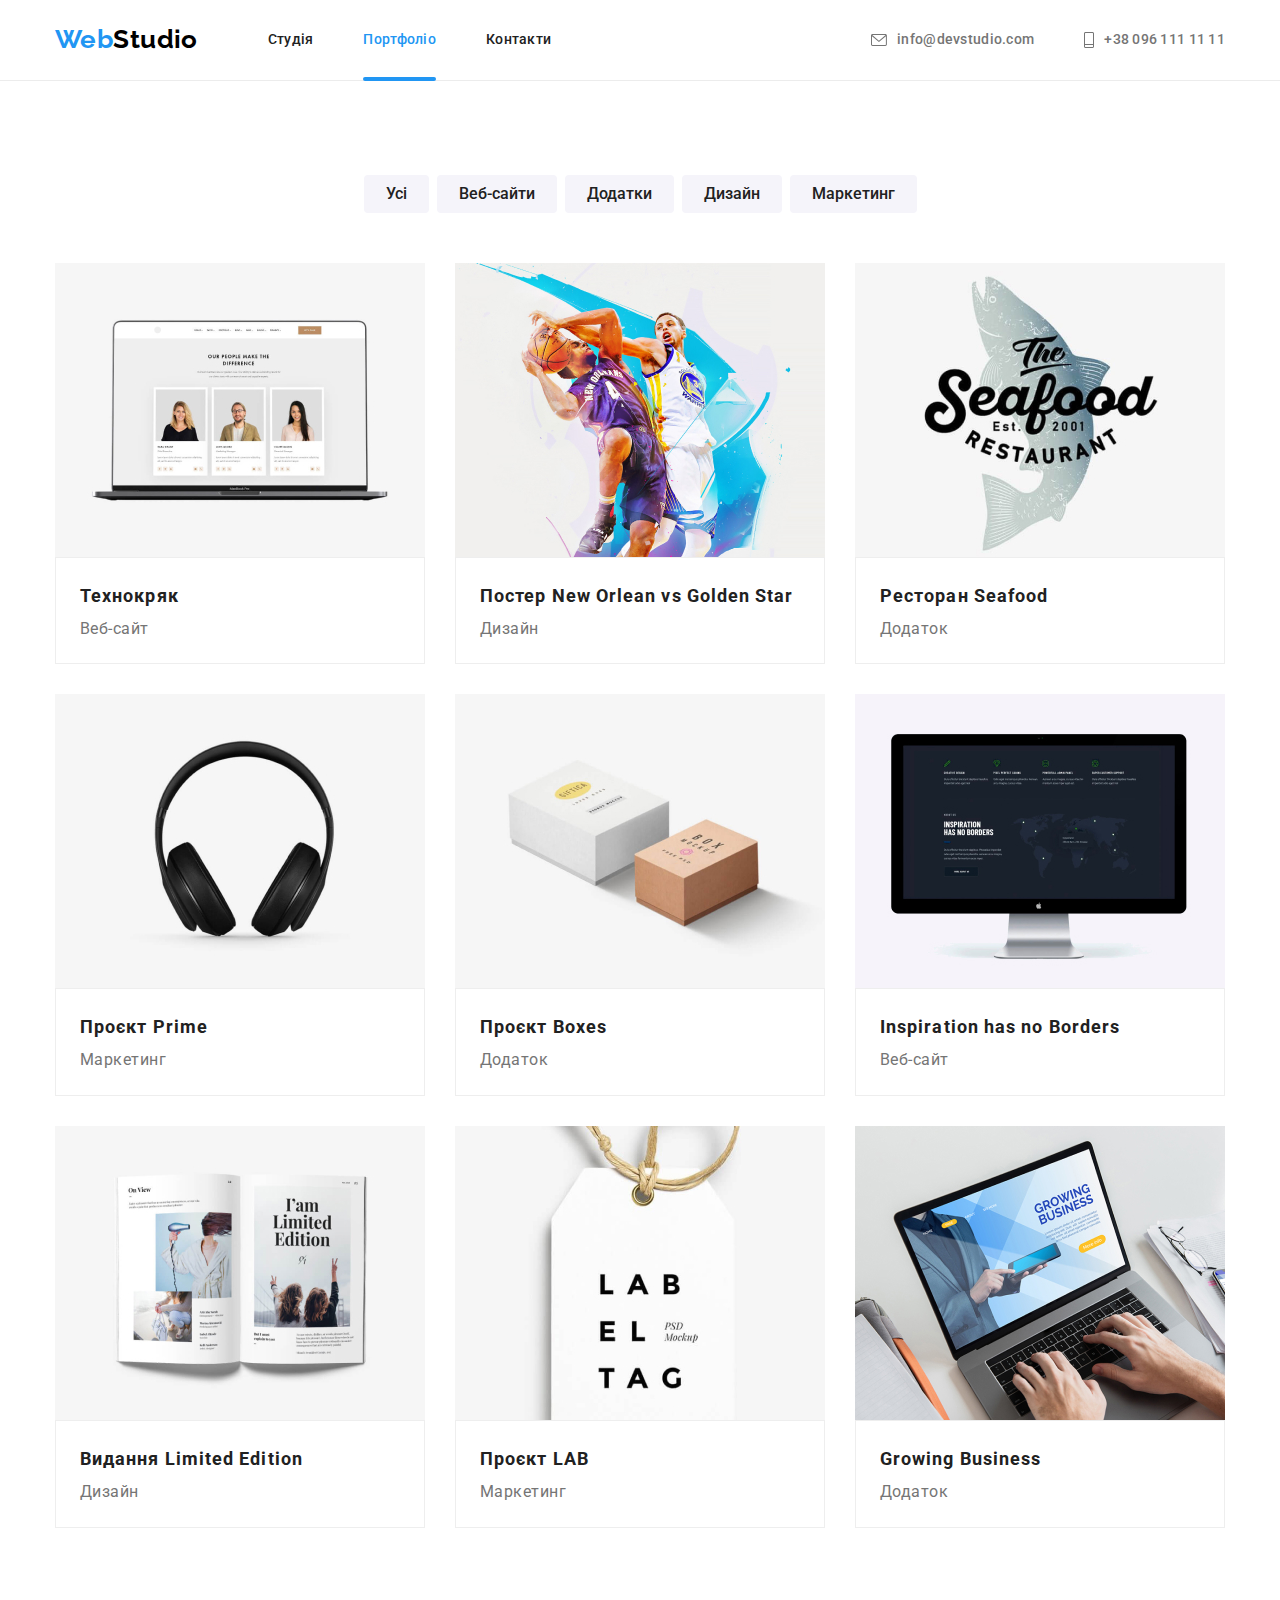
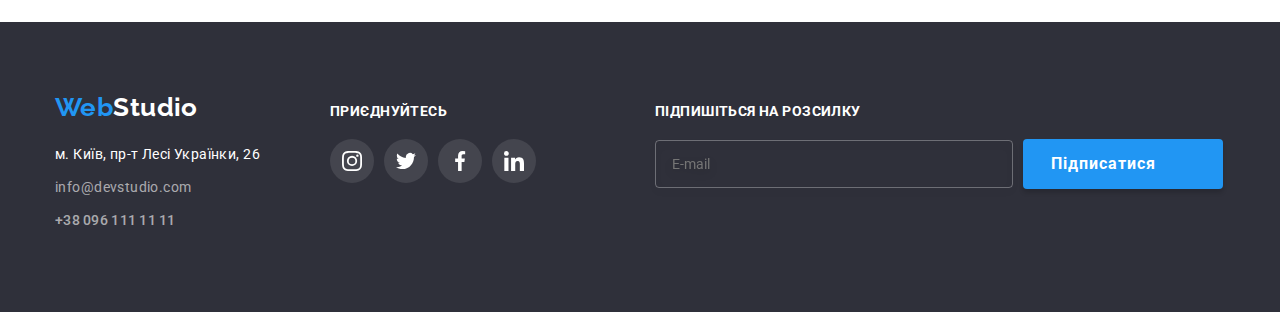
==== portfolio.html @ d90c72f3 "copy repositoty" ====
<!DOCTYPE html>
<html lang="en">

<head>
    <meta charset="UTF-8" />
    <meta name="viewport" content="width=device-width, initial-scale=1.0" />
    <title>Document</title>
     <link rel="stylesheet" href="./css/modern-nolmalize.css">
    <link rel="stylesheet" href="./css/styles.css">
<link href="https://fonts.googleapis.com/css2?family=Raleway:wght@700&family=Roboto:wght@400;500;700;900&display=swap" rel="stylesheet">

</head>

<body>
    <!-- Шапка сайта -->
    <header class="page-header">
        <div class="container main-nav">
            <nav class="navigat">
            <a href="./index.html" class="logo"><span class="colorlogo">Web</span>Studio</a>
            <ul class="site-nav list">
                <li class="iter"><a href="./index.html" class="link">Студія</a></li>
                <li class="iter"><a href="./portfolio.html" class="link current">Портфоліо</a></li>
                <li class="iter"><a href="" class="link">Контакти</a></li>
            </ul>
        </nav>

        <ul class="auth-nav list">
            <li class="iter"><a class="mail" href="mailto:info@devstudio.com">
                    <svg class="icon icon-formail" width="16" height="12">
                        <use xlink:href="./images/iconimag/sprite.svg#icon-icon-envelope"></use>
                    </svg> info@devstudio.com</a></li>
            <li class="iter"><a class="tel" href="tel:+380961111111">
                    <svg class="icon icon-phone" width="10" height="16">
                        <use xlink:href="./images/iconimag/sprite.svg#icon-icon-vector"></use>
                    </svg>+38 096 111 11 11</a></li>
        </ul>
     </div>
    </header>

    <main class="main">
        <section class="portf">
            <div class="container">
        <h1 class="portfolio-hidden">Фільтр робіт</h1>
        <ul class="filter-title">
        <li class="portfoliobut"><button type="button" class="filter">Усі</button></li>
        <li class="portfoliobut"><button type="button" class="filter">Веб-сайти</button></li>
        <li class="portfoliobut"><button type="button" class="filter">Додатки</button></li>
        <li class="portfoliobut"><button type="button" class="filter">Дизайн</button></li>
        <li class="portfoliobut"><button type="button" class="filter">Маркетинг</button></li>
        </ul>

        <ul class="examples-title">
            <li class="works">
                <a href="#" class="portf">
                    <div class="image-wrapper">
                <img src="./images/imgtexno.jpg" class="portfolio-img" alt="Технокряк" width="370">
                <p class="portfolio-hidden-text">
                    Ресурс пропонує комплексні пропозиції з різним рівнем функціоналу та сервісів. Все
                    це дозволить відвідувачу отримати вичерпні відомості про компанію чи приватну
                    особу.
                </p>
                </div>
                <div class="flex-element">
                <h2 class="examples">Технокряк</h2>
                <p class="text">Веб-сайт</p>
                </div>
                </a>
            </li>
                <li class="works">
                    <a href="#" class="portf" >
                        <div class="image-wrapper">
                    <img src="./images/imgposter.jpg" class="portfolio-img" alt="Постер New Orlean vs Golden Star" width="370">
                    <p class="portfolio-hidden-text">
                        Ресурс пропонує комплексні пропозиції з різним рівнем функціоналу та сервісів. Все
                        це дозволить відвідувачу отримати вичерпні відомості про компанію чи приватну
                        особу.
                    </p></div>
                    <div class="flex-element">
                    <h2 class="examples">Постер New Orlean vs Golden Star</h2>
                    <p class="text">Дизайн</p>
                    </div>
                    </a>
                </li>
                <li class="works">
                    <a href="#" class="portf">
                        <div class="image-wrapper">
                    <img src="./images/imgrestoran.jpg" class="portfolio-img" alt="Ресторан Seafood" width="370">
                    <p class="portfolio-hidden-text">
                        Ресурс пропонує комплексні пропозиції з різним рівнем функціоналу та сервісів. Все
                        це дозволить відвідувачу отримати вичерпні відомості про компанію чи приватну
                        особу.
                    </p>
                    </div>
                    <div class="flex-element">
                    <h2 class="examples">Ресторан Seafood</h2>
                    <p class="text">Додаток</p>
                    </div>
                    </a>
                </li>
            
                <li class="works">
                    <a href="#" class="portf">
                        <div class="image-wrapper">
                    <img src="./images/imgproekt.jpg" class="portfolio-img" alt="Проєкт Prime" width="370">
                    <p class="portfolio-hidden-text">
                        Ресурс пропонує комплексні пропозиції з різним рівнем функціоналу та сервісів. Все
                        це дозволить відвідувачу отримати вичерпні відомості про компанію чи приватну
                        особу.
                    </p>
                    </div>
                    <div class="flex-element">
                    <h2 class="examples">Проєкт Prime</h2>
                    <p class="text">Маркетинг</p>
                    </div>
                    </a>
                </li>
              
                <li class="works">
                    <a href="#" class="portf">
                        <div class="image-wrapper">
                    <img src="./images/imgbox.jpg" class="portfolio-img" alt="Проєкт Boxes" width="370">
                    <p class="portfolio-hidden-text">
                        Ресурс пропонує комплексні пропозиції з різним рівнем функціоналу та сервісів. Все
                        це дозволить відвідувачу отримати вичерпні відомості про компанію чи приватну
                        особу.
                    </p>
                    </div>
                    <div class="flex-element">
                    <h2 class="examples">Проєкт Boxes</h2>
                    <p class="text">Додаток</p>
                    </div>
                    </a>
                </li>
            
                <li class="works">
                    <a href="#" class="portf">
                        <div class="image-wrapper">
                    <img src="./images/imginspiration.jpg" class="portfolio-img" alt="Inspiration has no Borders" width="370">
                    <p class="portfolio-hidden-text">
                        Ресурс пропонує комплексні пропозиції з різним рівнем функціоналу та сервісів. Все
                        це дозволить відвідувачу отримати вичерпні відомості про компанію чи приватну
                        особу.
                    </p>
                    </div>
                    <div class="flex-element">
                    <h2 class="examples">Inspiration has no Borders</h2>
                    <p class="text">Веб-сайт</p>
                    </div>
                    </a>
                </li>
                <li class="works">
                    <a href="#" class="portf">
                        <div class="image-wrapper">
                    <img src="./images/imgvudannia.jpg"  class="portfolio-img" alt="Видання Limited Edition" width="370">
                    <p class="portfolio-hidden-text">
                        Ресурс пропонує комплексні пропозиції з різним рівнем функціоналу та сервісів. Все
                        це дозволить відвідувачу отримати вичерпні відомості про компанію чи приватну
                        особу.
                    </p>
                    </div>
                    <div class="flex-element">
                    <h2 class="examples">Видання Limited Edition</h2>
                    <p class="text">Дизайн</p>
                    </div>
                    </a>
                </li>
                <li class="works">
                    <a href="#" class="portf">
                        <div class="image-wrapper">
                    <img src="./images/imglab.jpg" class="portfolio-img" alt="Проєкт LAB" width="370">
                    <p class="portfolio-hidden-text">
                        Ресурс пропонує комплексні пропозиції з різним рівнем функціоналу та сервісів. Все
                        це дозволить відвідувачу отримати вичерпні відомості про компанію чи приватну
                        особу.
                    </p>
                    </div>
                    <div class="flex-element">
                    <h2 class="examples">Проєкт LAB</h2>
                    <p class="text">Маркетинг</p>
                    </div>
                    </a>
                </li>
                <li class="works">
                    <a href="#" class="portf">
                        <div class="image-wrapper">
                    <img src="./images/imggrowing.jpg" class="portfolio-img" alt="Growing Business" width="370">
                    <p class="portfolio-hidden-text">
                        Ресурс пропонує комплексні пропозиції з різним рівнем функціоналу та сервісів. Все
                        це дозволить відвідувачу отримати вичерпні відомості про компанію чи приватну
                        особу.
                    </p>
                    </div>
                    <div class="flex-element">
                    <h2 class="examples">Growing Business</h2>
                    <p class="text">Додаток</p>
                    </div>
                    </a>
                </li>
        </ul>
        </div>
        </section>
    </main>


    <footer class="page-footer fot">
        <div class="container foter-main">
            <div>
                <ul class="footer-box">
                    <li class="footer-address">
    
                        <a href="./index.html" class="logo"><span class="colorlogo">Web</span><span
                                class="colorblack">Studio</span></a>
                    </li>
                </ul>
                <address class="end">
                    <ul class="foter-lifo">
                        <li class="lifo"><a class="link adress" href="https://goo.gl/maps/9vt92mWtgrGen9oJ9" target="_blank"
                                rel="noopener noreferrer">м. Київ, пр-т
                                Лесі Українки, 26</a></li>
                        <li class="lifo"><a class="link" href="mailto:info@devstudio.com">info@devstudio.com</a></li>
                        <li class="lifo"><a class="link tel" href="tel:+380961111111">+38 096 111 11 11</a></li>
                    </ul>
                </address>
            </div>
            <div class="footer-second">
                <p class="footer-title">ПРИЄДНУЙТЕСЬ</p>
                <ul class="footer-icon">
                    <li class="footer-item">
                        <a class=" team-icon-link footer-link" href="#" target="_blank" aria-label="instagram"
                            rel="noreferrer noopener">
                            <svg class="footer-iter" width="20" height="20">
                                <use xlink:href="./images/iconimag/sprite.svg#icon-icon-insta"></use>
                            </svg>
                        </a>
                    </li>
                    <li class="footer-item">
                        <a class="team-icon-link footer-link" href="#" target="_blank" aria-label="twitter"
                            rel="noreferrer noopener">
                            <svg class="footer-iter" width="20" height="20">
                                <use xlink:href="./images/iconimag/sprite.svg#icon-icon-twit"></use>
                            </svg>
                        </a>
                    </li>
                    <li class="footer-item">
                        <a class="team-icon-link footer-link" href="#" target="_blank" aria-label="facebook"
                            rel="noreferrer noopener">
                            <svg class="footer-iter" width="20" height="20">
                                <use xlink:href="./images/iconimag/sprite.svg#icon-icon-face"></use>
                            </svg>
                        </a>
                    </li>
                    <li class="footer-item">
                        <a class="team-icon-link footer-link" href="#" target="_blank" aria-label="linkedin"
                            rel="noreferrer noopener">
                            <svg class="footer-iter" width="20" height="20">
                                <use xlink:href="./images/iconimag/sprite.svg#icon-icon-linkedin"></use>
                            </svg>
                        </a>
                    </li>
                </ul>
            </div>
            <div class="footer-form">
                <p class="form-title">Підпишіться на розсилку</p>
                <form class="footer-form-email">
                    <label class="form-email">
                        <input type="email" name="email" placeholder="E-mail" />
                    </label>
            
                    <button class="footer-button" type="submit">
                        Підписатися
                        <svg class="icon-send" width="24px" height="24px">
                            <use xlink:href="./images/sprite.svg#icon-send"></use>
                        </svg>
                    </button>
                </form>
            </div>
        </div>
    </footer>
    
    </body>
    
    </html>
---- css/modern-nolmalize.css ----
/*! modern-normalize v1.1.0 | MIT License | https://github.com/sindresorhus/modern-normalize */

/*
Document
========
*/

/**
Use a better box model (opinionated).
*/

*,
::before,
::after {
    box-sizing: border-box;
}

/**
1. Correct the line height in all browsers.
2. Prevent adjustments of font size after orientation changes in iOS.
3. Use a more readable tab size (opinionated).
*/

html {
    line-height: 1.15;
    /* 1 */
    -webkit-text-size-adjust: 100%;
    /* 2 */
    -moz-tab-size: 4;
    /* 3 */
    tab-size: 4;
    /* 3 */
}

/*
Sections
========
*/

/**
1. Remove the margin in all browsers.
2. Improve consistency of default fonts in all browsers. (https://github.com/sindresorhus/modern-normalize/issues/3)
*/

body {
    margin: 0;
    /* 1 */
    font-family:
        system-ui,
        -apple-system,
        /* Firefox supports this but not yet `system-ui` */
        'Segoe UI',
        Roboto,
        Helvetica,
        Arial,
        sans-serif,
        'Apple Color Emoji',
        'Segoe UI Emoji';
    /* 2 */
}

/*
Grouping content
================
*/

/**
1. Add the correct height in Firefox.
2. Correct the inheritance of border color in Firefox. (https://bugzilla.mozilla.org/show_bug.cgi?id=190655)
*/

hr {
    height: 0;
    /* 1 */
    color: inherit;
    /* 2 */
}

/*
Text-level semantics
====================
*/

/**
Add the correct text decoration in Chrome, Edge, and Safari.
*/

abbr[title] {
    text-decoration: underline dotted;
}

/**
Add the correct font weight in Edge and Safari.
*/

b,
strong {
    font-weight: bolder;
}

/**
1. Improve consistency of default fonts in all browsers. (https://github.com/sindresorhus/modern-normalize/issues/3)
2. Correct the odd 'em' font sizing in all browsers.
*/

code,
kbd,
samp,
pre {
    font-family:
        ui-monospace,
        SFMono-Regular,
        Consolas,
        'Liberation Mono',
        Menlo,
        monospace;
    /* 1 */
    font-size: 1em;
    /* 2 */
}

/**
Add the correct font size in all browsers.
*/

small {
    font-size: 80%;
}

/**
Prevent 'sub' and 'sup' elements from affecting the line height in all browsers.
*/

sub,
sup {
    font-size: 75%;
    line-height: 0;
    position: relative;
    vertical-align: baseline;
}

sub {
    bottom: -0.25em;
}

sup {
    top: -0.5em;
}

/*
Tabular data
============
*/

/**
1. Remove text indentation from table contents in Chrome and Safari. (https://bugs.chromium.org/p/chromium/issues/detail?id=999088, https://bugs.webkit.org/show_bug.cgi?id=201297)
2. Correct table border color inheritance in Chrome and Safari. (https://bugs.chromium.org/p/chromium/issues/detail?id=935729, https://bugs.webkit.org/show_bug.cgi?id=195016)
*/

table {
    text-indent: 0;
    /* 1 */
    border-color: inherit;
    /* 2 */
}

/*
Forms
=====
*/

/**
1. Change the font styles in all browsers.
2. Remove the margin in Firefox and Safari.
*/

button,
input,
optgroup,
select,
textarea {
    font-family: inherit;
    /* 1 */
    font-size: 100%;
    /* 1 */
    line-height: 1.15;
    /* 1 */
    margin: 0;
    /* 2 */
}

/**
Remove the inheritance of text transform in Edge and Firefox.
*/

button,
select {
    text-transform: none;
}

/**
Correct the inability to style clickable types in iOS and Safari.
*/

button,
[type='button'],
[type='reset'],
[type='submit'] {
    -webkit-appearance: button;
}

/**
Remove the inner border and padding in Firefox.
*/

::-moz-focus-inner {
    border-style: none;
    padding: 0;
}

/**
Restore the focus styles unset by the previous rule.
*/

:-moz-focusring {
    outline: 1px dotted ButtonText;
}

/**
Remove the additional ':invalid' styles in Firefox.
See: https://github.com/mozilla/gecko-dev/blob/2f9eacd9d3d995c937b4251a5557d95d494c9be1/layout/style/res/forms.css#L728-L737
*/

:-moz-ui-invalid {
    box-shadow: none;
}

/**
Remove the padding so developers are not caught out when they zero out 'fieldset' elements in all browsers.
*/

legend {
    padding: 0;
}

/**
Add the correct vertical alignment in Chrome and Firefox.
*/

progress {
    vertical-align: baseline;
}

/**
Correct the cursor style of increment and decrement buttons in Safari.
*/

::-webkit-inner-spin-button,
::-webkit-outer-spin-button {
    height: auto;
}

/**
1. Correct the odd appearance in Chrome and Safari.
2. Correct the outline style in Safari.
*/

[type='search'] {
    -webkit-appearance: textfield;
    /* 1 */
    outline-offset: -2px;
    /* 2 */
}

/**
Remove the inner padding in Chrome and Safari on macOS.
*/

::-webkit-search-decoration {
    -webkit-appearance: none;
}

/**
1. Correct the inability to style clickable types in iOS and Safari.
2. Change font properties to 'inherit' in Safari.
*/

::-webkit-file-upload-button {
    -webkit-appearance: button;
    /* 1 */
    font: inherit;
    /* 2 */
}

/*
Interactive
===========
*/

/*
Add the correct display in Chrome and Safari.
*/

summary {
    display: list-item;
}
---- css/styles.css ----
:root{
    --primary-text-color: #757575;
    --title-text-color: #212121;
    --accent-color: #2196F3;
    --primary-white-color: #FFFFFF;
    --primary-grey-color:#F5F4FA;
    --timing-function: cubic-bezier(0.4, 0, 0.2, 1);
}

body{
    background-color: var(--primary-white-color);
    color: var(--primary-text-color);
    font-family: Roboto, sans-serif;
    letter-spacing: .03em;
    font-size: 14px;
    line-height: 1.7;
    
}

h1,
h2,
h3,
ul,
p{
    margin: 0;
    padding: 0;
}

.list {
 list-style: none;
}

.iter .link {
     display: block;
    text-decoration: none;
    color: currentColor;
    position: relative;
    transition: color 250ms var(--timing-function);
    
 }

 .iter .link::after,
 .iter .current::after{
    content: "";
    position:absolute;
    display: block;
    left:0;
    bottom:-1px;

    height: 4px;
    border-radius: 2px;
    background-color: var(--accent-color);
   transition: width 250ms var(--timing-function);
   width: 0;
 }

 .iter .link::after{
width: 0;
 }

 .iter .link:hover::after,
 .iter .link:focus::after,
 .iter .link.current::after {
    width: 100%;
 }

.image {
     display: block;
 }

.container{
width: 1200px;
padding: 0 15px;
margin: 0 auto;
}

.page-header {
    padding: 32px, 0;
    border-bottom: 1px solid #ECECEC;
}

.main-nav {
    display: flex;
    align-items: center;
}

.navigat {
    display: flex;
}

.header-logo {
    margin-right: 92px;
}
.logo{
    color: #000000;
    font-family: Raleway, sans-serif;
    font-weight: 700;
    font-size: 26px;
    line-height: 1.2;
    text-decoration: none;
    margin: auto;
}

.colorlogo{
    color:#2196F3;
}

.colorblack{
    color: var(--primary-white-color);
}
/* Site nav */


li{
    list-style-type: none;
    /* забираєм маркери */
}


 
.site-nav{
    display: flex;
    margin-left: 70px;
}

/* .site-nav .iter{
    /* background-color: tomato;
    margin-right: 50px;
} */ 

.site-nav .iter +  .iter {
    margin-left: 50px;
}



.site-nav .iter{
    display: block;
}
.site-nav .link{
    color: var(--title-text-color);
    font-weight: 500; 
    font-size: 14px;
    line-height: 1.14;
    letter-spacing: .02em;
    text-decoration: none;
    padding-top: 32px;
    padding-bottom: 32px;
    transition: color 250ms var(--timing-function);
}

.site-nav .link:hover,
.site-nav .link:focus{
    color: var(--accent-color);
}

.site-nav .link.current{
    color: var(--accent-color);

}

.auth-nav .tel{
    color: var(--primary-text-color);
    font-weight: 500;
    letter-spacing: .02em;
    font-size: 14px;
     line-height: 1.14; 
     text-decoration: none; 
    transition: color 250ms  var(--timing-function);
}
.auth-nav .mail{
    color: var(--primary-text-color);
    font-weight: 500;
    letter-spacing: .02em;
    font-size: 14px;
    line-height: 1.14;
    text-decoration: none;
    transition: color 250ms var(--timing-function);
}
.auth-nav .tel:hover,
.auth-nav .tel:focus{
    color: var(--accent-color);
}

.auth-nav .mail:hover,
.auth-nav .mail:focus {
    color: var(--accent-color);
}
 .auth-nav{
    display: flex;
    margin-left: auto;
 }

 .auth-nav .iter + .iter{
    margin-left: 50px;
 }

/* .auth-nav .mail::before {
    display: inline-block;
    content: "";
    width: 16px;
    height: 12px;
    background-image: url("../images/iconimag/icon-envelope.svg");
    background-size: contain;
    margin-right: 10px;
 }

 .auth-nav .tel::before {
     display: inline-block;
     content: "";
     width: 10px;
     height: 16px;
     background-image: url("../images/iconimag/icon-vector.svg");
     background-size: contain;
     margin-right: 10px;
     background-repeat: no-repeat;
     background-position: center;
 } */

 .mail,
 .tel{
            color: var(--primary-text-color);
            font-weight: 500;
            letter-spacing: 0.02em;
            text-decoration: none;
            display: flex;
            align-items: center;
 }


  .icon-formail {
     margin-right: 10px;
     fill: currentColor;
 }

 .icon-phone {
     margin-right: 10px;
     fill: currentColor;
 }

/* Hero */


.hero{
    background-color: #2F303A;
    background: linear-gradient(rgba(47, 48, 58, 0.4), rgba(47, 48, 58, 0.4)), url(../images/iconimag/backgroundhero.jpg);
    background-position: center center;
    background-repeat: no-repeat;
    background-size: cover;
    max-width: 1600px;
    margin: 0 auto;
}
.hero-block {
    padding: 200px;
}

.hero-title {
    color: var(--primary-white-color);
    font-weight: 900;
    font-size: 44px;
    line-height: 1.36;
    text-align: center;
    letter-spacing: 0.06em;
    text-transform: uppercase;
}

.button-wrapper {
    display: flex;
    justify-content: center;
}

.hero-button {
    color: var(--primary-white-color);
    background-color: var(--accent-color);
    font-weight: 700;
    font-size: 16px;
    line-height: 1.88;
    text-align: center;
    letter-spacing: 0.06em;
    box-shadow: 0px 4px 4px rgba(0, 0, 0, 0.15);
    border-radius: 4px;
    border: none;
    padding: 10px 32px;
    margin-top: 30px;
}

.hero-button:hover,
.hero-button:focus {
    background-color: #188CE8;
}


.examples-title .examples{
    color: var(--title-text-color);
    font-weight: 700;
    font-size: 18px;
    line-height: 2;
    letter-spacing: .06em;
}
.examples-title .text{
    color: var(--primary-text-color);
    font-size: 16px;
    line-height: 1.87;
    letter-spacing: .03em;
}
.examples-title .text:hover,
.examples-title .text:focus {
    color: var(--accent-color);
}
.examples-title .portf{
    text-decoration: none;
}
 
/* Section */
.section {
    padding: 94px 0;

}

.section-title.centered,
.feature-title.centered,
.comands-title.centered {
    text-align: center;
}

.section-title{
    color: var(--title-text-color);
    font-weight: 700;
    font-size: 14px; 
    line-height: 1.14;
    margin-top: 0;
    margin-bottom:0;
    display: none;
}

.section .title{
    color: var(--title-text-color);
    font-weight: 700;
    font-size: 14px;
    line-height: 1.14;
    margin-top: 0;
    margin-bottom: 10px;
}

.sectit{
    display: flex;
    margin: 0 auto;
    padding: 0 15px;
}
.sectit .tito{
    margin-right: 30px;
}

.sectit .tito:last-child{
    margin-right: 0;
}
.section p{
    margin-top: 0;
    margin-bottom: 0;
}

.tito p{
    width: 270px;
}


.tito::before{
    display: block;
    content: "";
    height: 120px;
    background-repeat: no-repeat;
    background-position: center;
    background-color: var(--primary-grey-color);
    color: var(--accent-color);
    margin-bottom: 30px;

}

.tito:nth-child(1)::before{
    background-image: url("../images/iconimag/icon-uvagadodetel.svg");
}
.tito:nth-child(2)::before {
    background-image: url("../images/iconimag/icon-punktyaln.svg");
}

.tito:nth-child(3)::before {
    background-image: url("../images/iconimag/icon-planyvan.svg");
}
.tito:nth-child(4)::before {
    background-image: url("../images/iconimag/icon-sychasni.svg");
}


/* Feature */
.feature{
    padding-bottom: 94px;
}
.feature .feature-title{
    color: var(--title-text-color);
    font-weight: 700;
    font-size: 36px;
    line-height: 1.17;
    margin-top: 0;
    margin-bottom: 50px;
}

.feat{
    margin: 0;
    /* display: flex;
    margin: 0 auto;
    padding: 0 15px; */
 display: inline-flex;
 column-gap: 30px;
}


/* .feat .featli{
    margin-right: 30px;
} */
.feat .featli:last-child{
    margin-right: 0;
}

.featimg{
    display: block;
}
.featli{
    position: relative;
    width: 370px;
    overflow: hidden;
}
.work-hidden {
position: absolute;
bottom: 0;
 left: 0;
 width: 100%;
  padding: 27px 10px;

    color: var(--primary-white-color);
    font-weight: 700;
    text-align: center;
    line-height: 1.1428;
    text-transform: uppercase;
    background-color: rgba(47, 48, 58, 0.8);

    opacity: 1;
}



/* Comands */
/* фон */
.our-team {
    background-color: var(--primary-grey-color);
}

/* заголовок великий */
.comands .comands-title{
    color: var(--title-text-color);
    font-weight: 700;
    font-size: 36px;
    line-height: 1.17;
    margin-bottom: 50px;
}

.comands .container{
    padding: 94px 0;
}
/* им'я та прізвище */
.comands .title{
    color: var(--title-text-color);
    font-weight: 500;
    font-size: 16px;
    line-height: 1.187;
    text-align: center;
}
/* текст */
.comanwor p{
    font-size: 16px;
    line-height: 1.19;
    text-align: center;
}


.work-list {
    display: flex;
    column-gap: 30px;
    justify-content: center;
}


/* .work-list .comanwor:last-child{
    margin-right: 0;
} */

.comanwor{
    background: var(--primary-white-color);
    box-shadow: 0px 1px 3px rgba(0, 0, 0, 0.12),
     0px 1px 1px rgba(0, 0, 0, 0.14),
      0px 2px 1px rgba(0, 0, 0, 0.2);
    border-radius: 0px 0px 4px 4px;
}

.team-content {
    padding: 30px 0;
}

.team-content .title{
     margin-bottom: 10px;
}
.team-content .title {
    margin-bottom: 10px;
}

/* Спрайт команда */
.team-content .text{
    margin-bottom: 16px;
}

.team-icons {
    display: flex;
    width: 206px;
    height: 44px;
    column-gap: 10px;
    margin: auto;
}


/* .team-icon-item{
    list-style: none;
    fill:#AFB1B8;
} */
.team-icon-link {
    display: flex;
    justify-content: center;
    align-items: center;
    width: 44px;
    height: 44px;
    border-radius: 50%;
    text-decoration: none;
    background-color: var(--primary-white-color);
    fill: #AFB1B8;
    transition: fill 250ms var(--timing-function);
}
.team-icon-link{
    transition: background-color 250ms var(--timing-function);
}


/* .team-icon {
    fill: var(--primary-text-color); 
} */
.team-icon-link:hover,
.team-icon-link:focus {
    fill: var(--primary-white-color);
    background-color: var(--accent-color);
}

.team-icon:hover,
.team-icon:focus{
    fill: var(--primary-white-color);
   
}

/* .team-icon-link:hover .team-icon,
.team-icon-link:focus .team-icon {
    fill: var(--primary-white-color);

} */
/* Clients */

.section-clients {
    padding: 94px 0;
}

.clients-title{
    font-family:Roboto, sans-serif;
        text-align: center;
        color: var(--title-text-color);
        font-weight:700;
        letter-spacing: .03em;
        font-size: 36px;
        line-height: 1.16;
        padding-bottom: 50px;
}
.clients {
    display: flex;
    flex-wrap: wrap;
    column-gap: 30px;
}

.clients-link {
    display: flex;
    list-style: none;
    fill: #AFB1B8;
    width: 170px;
    height: 92px;
    align-items: center;
    justify-content: center;
    border: 1px solid #AFB1B8;
    border-radius: 4px;
    
}
.clients-link {
    display: flex;
    color: inherit;
    text-decoration: none;
}

.client-icon {
    fill: #AFB1B8;
    padding: 7px;
    transition: fill 250ms var(--timing-function);
}

.clients-link:hover,
.clients-link:focus {
    border-color: var(--accent-color);
}

.clients-link:hover .client-icon,
.clients-link:focus .client-icon {
    fill: var(--accent-color);
}
/* Footer */

.page-footer{
    /* padding: 60px 0; */
    background-color: #2F303A;
}
.page-footer .link{
    color: rgba(255, 255, 255, 0.6);
    font-size: 14px;
    line-height: 1.7;
    font-style: normal;
    text-decoration: none;
    transition: color 250ms var(--timing-function);

}
.page-footer .link:hover,
.page-footer .link:focus{
    color: var(--accent-color);
}


.foter-lifo .adress{
    color: var(--primary-white-color);
    font-style: normal;
    text-decoration: none;
    transition: color 250ms var(--timing-function);
}

.foter-lifo .adress:hover,
 .foter-lifo .adress:focus{
    color: var(--accent-color);
}

.page-footer .fot{
 border-bottom: 1px solid #2F303A;       
}

 .foter-main .logo{
    display: block;
    margin-bottom: 20px;

}

.lifo{
    margin-bottom: 9px;
}

.lifo .tel{
    margin-bottom: 0px;
}
.footer-box .footer-social {
    margin-left: 70px;
}

.page-footer{
    padding: 70px 0;
}
.foter-main {
    display: flex;
    /* padding: 70px 0; */
    gap: 70px;
    align-items: baseline;
}
.footer-box {
    display: flex;
    flex-direction: column;
}
.footer-title {
    font-family: 'Roboto';
    font-weight: 700;
    line-height: 1.1428;
    text-transform: uppercase;
    color: var(--primary-white-color);
    margin-bottom: 20px;
}

.footer-icon{
    list-style: none;
    display: flex;
 flex-wrap: wrap;
    column-gap: 10px;

}

.footer-link .footer-iter{
    fill: var(--primary-white-color);
}


.footer-link {
    display: flex;
    background-color: rgba(255, 255, 255, 0.1);
    transition: background-color 250ms var(--timing-function);

}

.team-icon-link.footer-link:hover,
.team-icon-link.footer-link:focus {
    background-color: var(--accent-color);
}

/* Форма підписатись */
.footer-form {
    margin-left: auto;
    max-width: 570px;
    width: 100%;
}

.form-title {
    font-family: 'Roboto';
    font-weight: 700;
    font-size: 14px;
    line-height: 1.1428;
    text-transform: uppercase;
    color: var(--primary-white-color);
    margin-bottom: 20px;
}

.footer-form-email {
    display: flex;
    gap: 10px;
    width: 100%;
    align-items: center;
}

.form-email {
    /*щоб розтягнути на ширину в макеті*/
    display: block;
    width: 100%;
    max-width: 358px;
}

.form-email input {
    padding: 15px 16px;
    background-color: transparent;
    border: 1px solid rgba(255, 255, 255, 0.3);
    filter: drop-shadow(0px 4px 4px rgba(0, 0, 0, 0.15));
    border-radius: 4px;
    outline: none;
    width: 100%;
    color: var(--primary-white-color);
}

.form-email::placeholder {
    font-family: 'Roboto';
    font-size: 16px;
    line-height: 1.25;
    color: var(--footer-link-color);
}

.footer-button {
    display: flex;
    align-items: center;
    gap: 10px;
    padding: 10px 28px;
    min-width: 200px;
    background-color: var(--accent-color);
    box-shadow: 0px 4px 4px rgba(0, 0, 0, 0.15);
    border-radius: 4px;
    border: none;
    color: var(--primary-white-color);
    font-family: 'Roboto';
    font-weight: 700;
    font-size: 16px;
    line-height: 1.88;
    letter-spacing: 0.06em;
    cursor: pointer;
}

.icon-send {
    fill: var(--primary-white-color);
}



/* Portfolio */

.main{
    padding: 94px 0 94px 0;
    background-color: var(--primary-background-color);
    }
        
    
.portfolio-hidden {
   display: none;
 }

.filter {
    color: var(--title-text-color);
    background-color: #F5F4FA;
    cursor: pointer;
    font-weight: 500;
    font-size: 16px;
    line-height: 1.6;
    padding: 6px 22px;
     border: none;
     border-radius: 4px;
    font-family: inherit;
   transition: background-color 250ms cubic-bezier(0.4, 0, 0.2, 1),
    color 250ms cubic-bezier(0.4, 0, 0.2, 1), 
    box-shadow 250ms cubic-bezier(0.4, 0, 0.2, 1);
}

.filter:hover,
.filter:focus {
    color: var(--primary-white-color);
    box-shadow: 0px 3px 1px rgba(0, 0, 0, 0.1), 0px 1px 2px rgba(0, 0, 0, 0.08), 0px 2px 2px rgba(0, 0, 0, 0.12);
    background-color: var(--accent-color);
    cursor: pointer;
}

.filterbut {
    color: var(--primary-white-color);
    background-color: var(--accent-color);
    cursor: pointer;
    font-weight: 500;
    font-size: 16px;
    line-height: 1.6;
    padding: 6px 25px;
    border: none;
     border-radius: 4px;
    
        font-family: inherit;

}
.portfoliobut{
    box-shadow: none;
}

.filter-title{
    display: flex;
    justify-content: center;
    column-gap: 8px;
    margin-bottom: 50px;
}
/* .filter-title .portfoliobut{
  margin-right: 8px;
} */




.examples-title {
    display: flex;
     flex-wrap: wrap;
     justify-content: center;
      gap: 30px;
}

.flex-element {
    width: 370px;
    padding: 20px 24px;
   /* background-color: tomato; */

} 


.examples-title{
    display: flex;
    flex-wrap: wrap;
    justify-content: center;
    gap: 30px;
}

.flex-element{
    border: 1px solid #EEEEEE;

}

.portfolio-img{
    display: block;
}
.works {
    background: var(--primary-white-color);
}

.works:hover,
.works:focus {
    box-shadow: 0px 1px 1px rgba(0, 0, 0, 0.12),
        0px 4px 4px rgba(0, 0, 0, 0.06),
        1px 4px 6px rgba(0, 0, 0, 0.16);
        transition-duration: 250ms;
     transition-timing-function: cubic-bezier(0.4, 0, 0.2, 1);
}

.image-wrapper {
    position: relative;
    overflow: hidden;

}

.portfolio-hidden-text {
    display: inline-block;
    content: "";
    position: absolute;
    top: 0;
    left: 0;

    width: 100%;
    height: 100%;
    padding: 63px 24px;
    background-color:rgba(33, 150, 243, 0.9);
     overflow: auto;
    color: var(--primary-white-color);
    font-family: 'Roboto';
    font-size: 18px;
    line-height: 1.56;

    transform: translateY(100%);
    transition: transform 250ms var(--timing-function);
}

.works a:hover .portfolio-hidden-text{
    transform: translateY(0);
}
.works a:focus .portfolio-hidden-text {
    transform: translateY(0);
}

/* .flex-element:nth-child(3n){
    margin-right: 0;
} */

/* Modal window */
.backdrop {
    display: none;
    z-index: 777;
    position: fixed;
    left: 0;
    top: 0;
    display: flex;
    align-items: center;
    justify-content: center;
    width: 100%;
    height: 100%;
    background-color: rgba(0, 0, 0, 0.2);
    opacity: 1;
    transition-property: opacity;
    transition-duration: 250ms;
    transition-timing-function: var(--timing-function);

}


.backdrop.is-hidden {
    /* visibility: hidden; */
    opacity: 0;
    pointer-events: none;
    /* transform: scale(0.8); */
    transition:  250ms;
    

}
.backdrop-modal{
    max-width: 528px;
    max-height: 581px;
    background-color: var(--primary-white-color);
    box-shadow: 0px 1px 3px rgba(0, 0, 0, 0.12), 0px 1px 1px rgba(0, 0, 0, 0.14), 0px 2px 1px rgba(0, 0, 0, 0.2);
    border-radius: 4px;
    padding: 40px;
    width: 100%;
    height: 100%;
    overflow: visible;
    position: relative;
    transition-timing-function: 250ms  var(--timing-function); 
}

.close-modal {
        position: absolute;
        top: 8px;
        right: 8px;

        width: 30px;
        height: 30px;
        background: var(--primary-background-color);
        border: 1px solid rgba(0, 0, 0, 0.1);
        border-radius: 50%;
        transition: border-color: 2000ms var(--timing-function);
    }
.icon-close{
   position: absolute;
    top: 50%;
    left: 50%;
    transform: translate(-50%, -50%);

    transition: fill 250ms var(--timing-function);
    fill:var(--black-color);
}

.close-modal:hover .icon-close,
.close-modal:focus .icon-close{
    fill: var(--accent-color);
}
.close-modal:hover,
.close-modal:focus {
    border-color: var(--accent-color);
}
.modal-form {
    /* max-width: 448px; */
    width: 100%;
}

.group-row {
    width: 100%;
}

.group-row:not(:last-child) {
    margin-bottom: 10px;
}

.form-row-title:not(:last-child) {
    display: block;
    margin-bottom: 4px;
}

.form-row-title {
    font-family: 'Roboto';
    font-size: 12px;
    line-height: 1.1667;
    letter-spacing: 0.01em;
    color: var(--primary-text-color);
    /* margin: 12px; */
}

.form-row-input {
    width: 100%;
    border: 1px solid rgba(33, 33, 33, 0.2);
    border-radius: 4px;

    outline: none;
    min-height: 40px;
    height: 100%;
    padding: 12px 15px 12px 42px;
    transition: border-color 250ms cubic-bezier(0.4, 0, 0.2, 1);
    cursor: pointer;
    margin: 0 0;
}
.group-modal {
    position: relative;
    margin: 0;
}
.modal-title{
    text-align: center;
    font-family: 'Roboto';
    font-weight: 700;
    font-size: 20px;
    line-height: 1.15;
    letter-spacing: 0.03em;
    color: var(--title-text-color);
    margin-bottom: 12px;
   
}
.modal-icon {
    position: absolute;
    top: 50%;
    left: 12px;

    transform: translateY(-50%);
    fill: var(--black-color);

    transition: fill 250ms cubic-bezier(0.4, 0, 0.2, 1);
    margin: 0;
}

.form-row-textarea:hover,
.form-row-textarea:focus,
.form-row-input:focus,
.form-row-input:hover {
    border-color: var(--accent-color);
}

.form-row-input:focus+.modal-icon,
.form-row-input:hover+.modal-icon {
    fill: var(--accent-color);
}

.group-row-textarea{
    display: block;
    /* margin-bottom: 20px; */
}


.form-row-textarea {
    width: 100%;
    min-height: 120px;
    height: 100%;
    border: 1px solid rgba(33, 33, 33, 0.2);
    border-radius: 4px;
    padding: 12px 16px;
    outline: none;
    cursor: pointer;
    resize: none;
    margin-bottom: 10px;

    transition: border-color 250ms cubic-bezier(0.4, 0, 0.2, 1);
}

.form-row-textarea::placeholder {
    font-family: 'Roboto';
    font-size: 12px;
    line-height: 1.66;
    letter-spacing: 0.01em;
    color:rgba(117, 117, 117, 0.5);
}

/*checkbox*/
/* .group-row-checkbox:not(:last-child) {
    margin-bottom: 33px;

} */

.group-row-checkbox {
    width: 100%;
    
}

.form-label-checkbox {
    font-family: 'Roboto';
    font-size: 14px;
    line-height: 1.71;
    color: var(--primary-text-colorr);
    cursor: pointer;
    display: flex;
    justify-content: center;
    width: 100%;
    gap: 7px;
    align-items: center;
   
}

.form-input-checkbox {
    -webkit-appearence: none;
    -moz--appearence: none;
    appearance: none;
    position: absolute;

}

.form-icon-checkbox {
    display: inline-flex;
    width: 16px;
    height: 15px;
    border: 2px solid var(--primary-text-color);
    border-radius: 2px;

    transition: background-image, border-color 250ms cubic-bezier(0.4, 0, 0.2, 1);
}

.modal-link-checkbox {
    color: var(--accent-color);
    text-decoration: underline;
}

.form-input-checkbox:checked+.form-icon-checkbox {
    /*щоб клік відпрацьовував*/
    background-color: var(--accent-color);
    background-image: url(../images/iconimag/check.svg);
    background-size: contain;
    border-color: var(--accent-color);
     background-origin: border-box;
    background-position: center;
   
}

/*button*/
.group-row-button {
    display: flex;
    align-items: center;
    justify-content: center;
    
}

.button-submit {
    font-family: 'Roboto';
    font-weight: 700;
    font-size: 16px;
    line-height: 1.88;
    text-align: center;
    letter-spacing: 0.06em;
    color: var(--primary-white-color);
    padding: 10px 52px;
    background-color: var(--accent-color);
    box-shadow: 0px 4px 4px rgba(0, 0, 0, 0.15);
    border-radius: 4px;
    margin-top: 30px;
    border: none;
    cursor: pointer;
     transition-property: background-color;
     transition-duration: 250ms;
     transition-timing-function: cubic-bezier(0.4, 0, 0.2, 1);

}
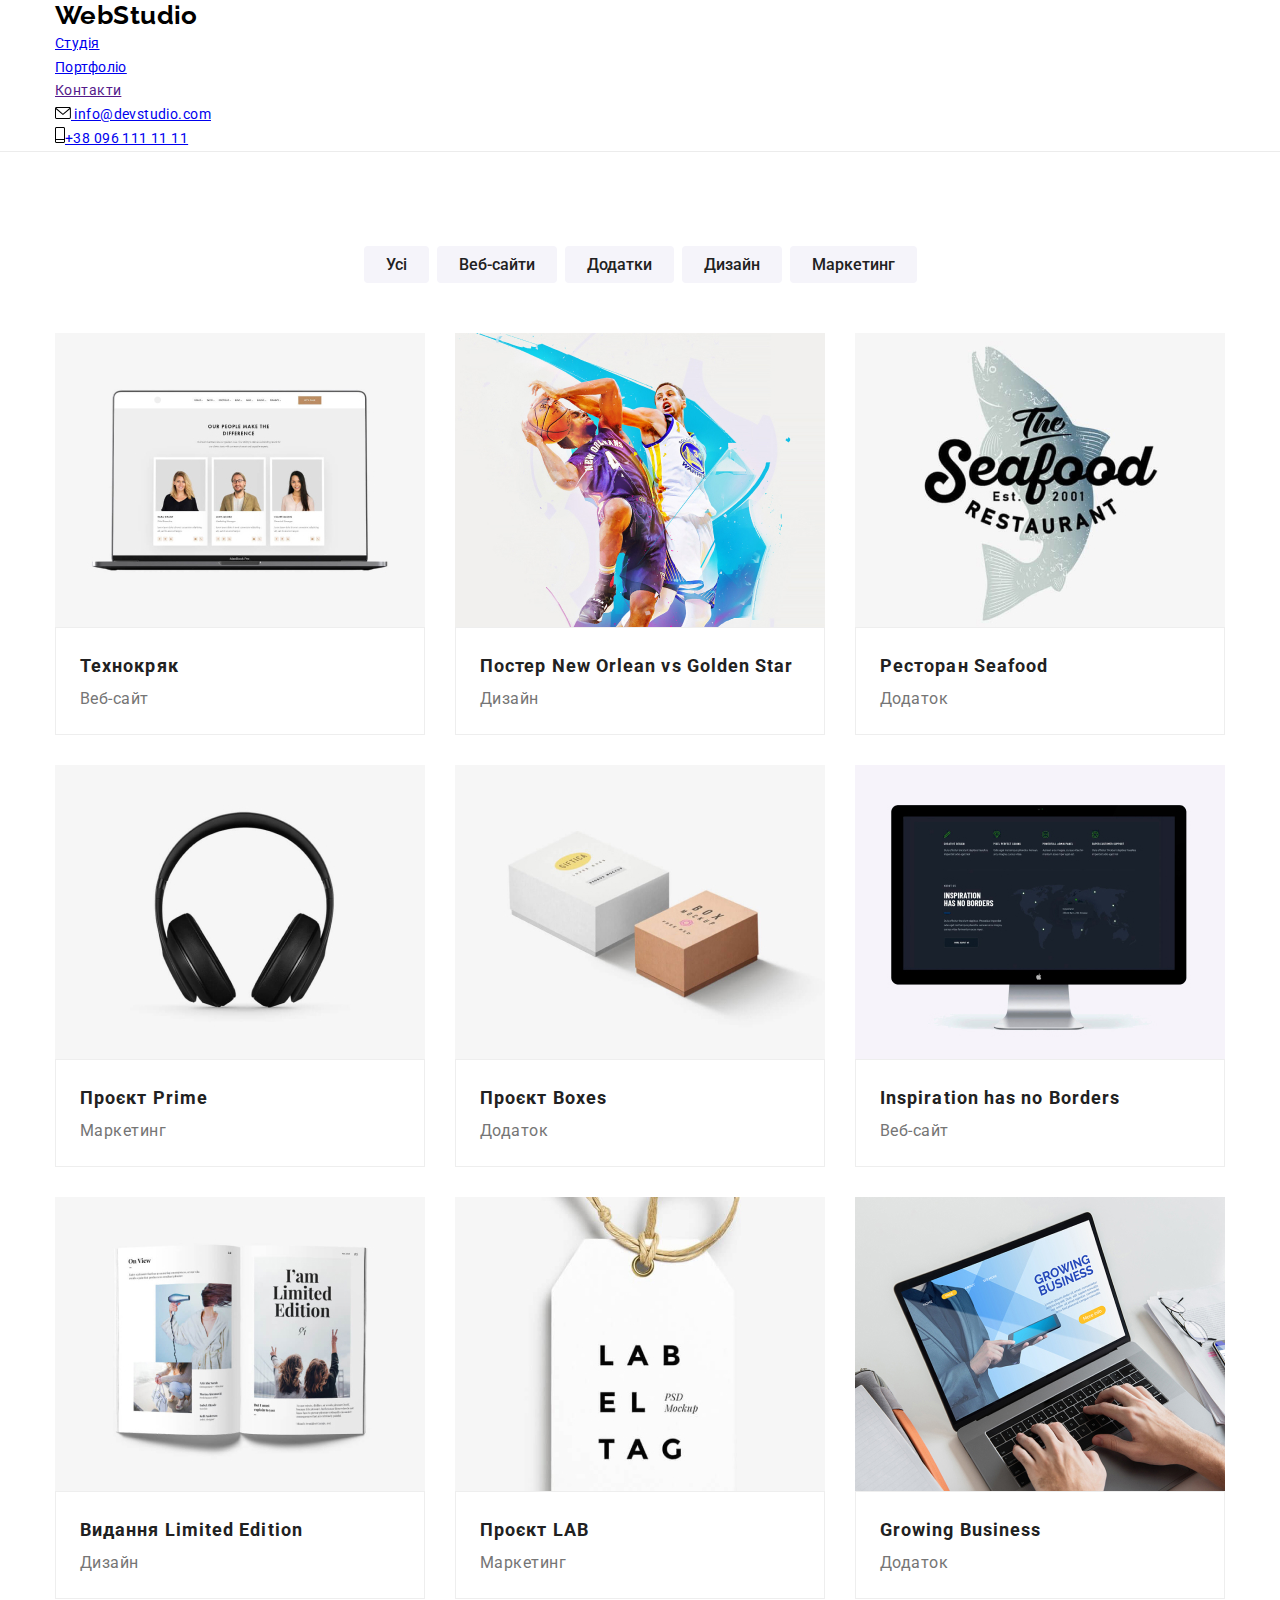
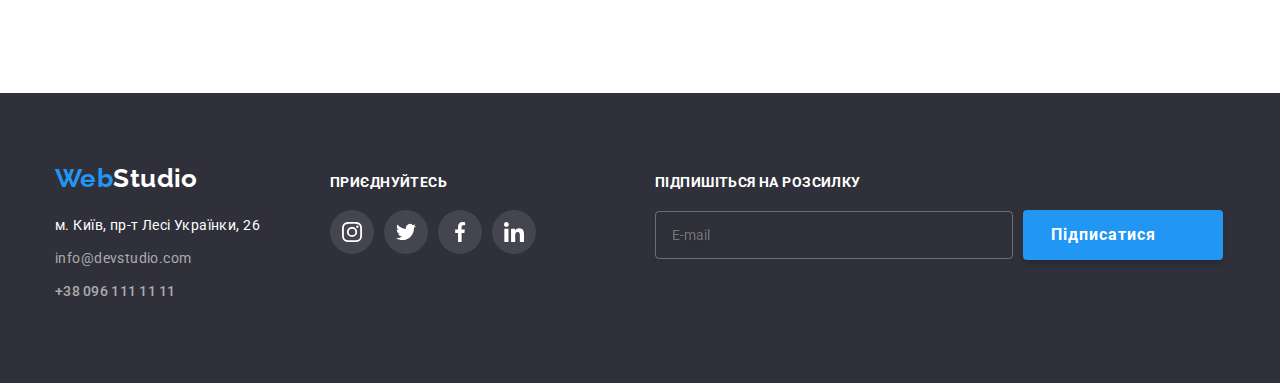
==== commit df0a270d: "BEM" ====
--- a/portfolio.html
+++ b/portfolio.html
@@ -13,29 +13,32 @@
 
 <body>
     <!-- Шапка сайта -->
-    <header class="page-header">
-        <div class="container main-nav">
-            <nav class="navigat">
-            <a href="./index.html" class="logo"><span class="colorlogo">Web</span>Studio</a>
-            <ul class="site-nav list">
-                <li class="iter"><a href="./index.html" class="link">Студія</a></li>
-                <li class="iter"><a href="./portfolio.html" class="link current">Портфоліо</a></li>
-                <li class="iter"><a href="" class="link">Контакти</a></li>
-            </ul>
-        </nav>
-
-        <ul class="auth-nav list">
-            <li class="iter"><a class="mail" href="mailto:info@devstudio.com">
-                    <svg class="icon icon-formail" width="16" height="12">
-                        <use xlink:href="./images/iconimag/sprite.svg#icon-icon-envelope"></use>
-                    </svg> info@devstudio.com</a></li>
-            <li class="iter"><a class="tel" href="tel:+380961111111">
-                    <svg class="icon icon-phone" width="10" height="16">
-                        <use xlink:href="./images/iconimag/sprite.svg#icon-icon-vector"></use>
-                    </svg>+38 096 111 11 11</a></li>
-        </ul>
-     </div>
-    </header>
+        <header class="page-header">
+            <div class="container header-block">
+                <nav class="header-logo">
+                    <a href="./index.html" class="header-logo__logo logo">
+                        <span class="header-logo__colorlogo">Web</span>Studio</a>
+        
+                    <ul class="site-nav__list">
+                        <li class="site-nav__iter"><a href="./index.html"
+                                class="site-nav__link">Студія</a></li>
+                        <li class="site-nav__iter"><a href="./portfolio.html" class="site-nav__link site-nav__link--current">Портфоліо</a></li>
+                        <li class="site-nav__iter"><a href="" class="site-nav__link">Контакти</a></li>
+                    </ul>
+                </nav>
+                <ul class="auth-nav__list">
+                    <li class="auth-nav__iter"><a class="auth-nav__mail" href="mailto:info@devstudio.com">
+                            <svg class="icon auth-nav__icon" width="16" height="12">
+                                <use xlink:href="./images/iconimag/sprite.svg#icon-icon-envelope"></use>
+                            </svg> info@devstudio.com</a></li>
+                    <li class="auth-nav__iter"><a class="auth-nav__tel" href="tel:+380961111111">
+                            <svg class="icon auth-nav__phone" width="10" height="16">
+                                <use xlink:href="./images/iconimag/sprite.svg#icon-icon-vector"></use>
+                            </svg>+38 096 111 11 11</a></li>
+                </ul>
+            </div>
+        
+        </header>
 
     <main class="main">
         <section class="portf">
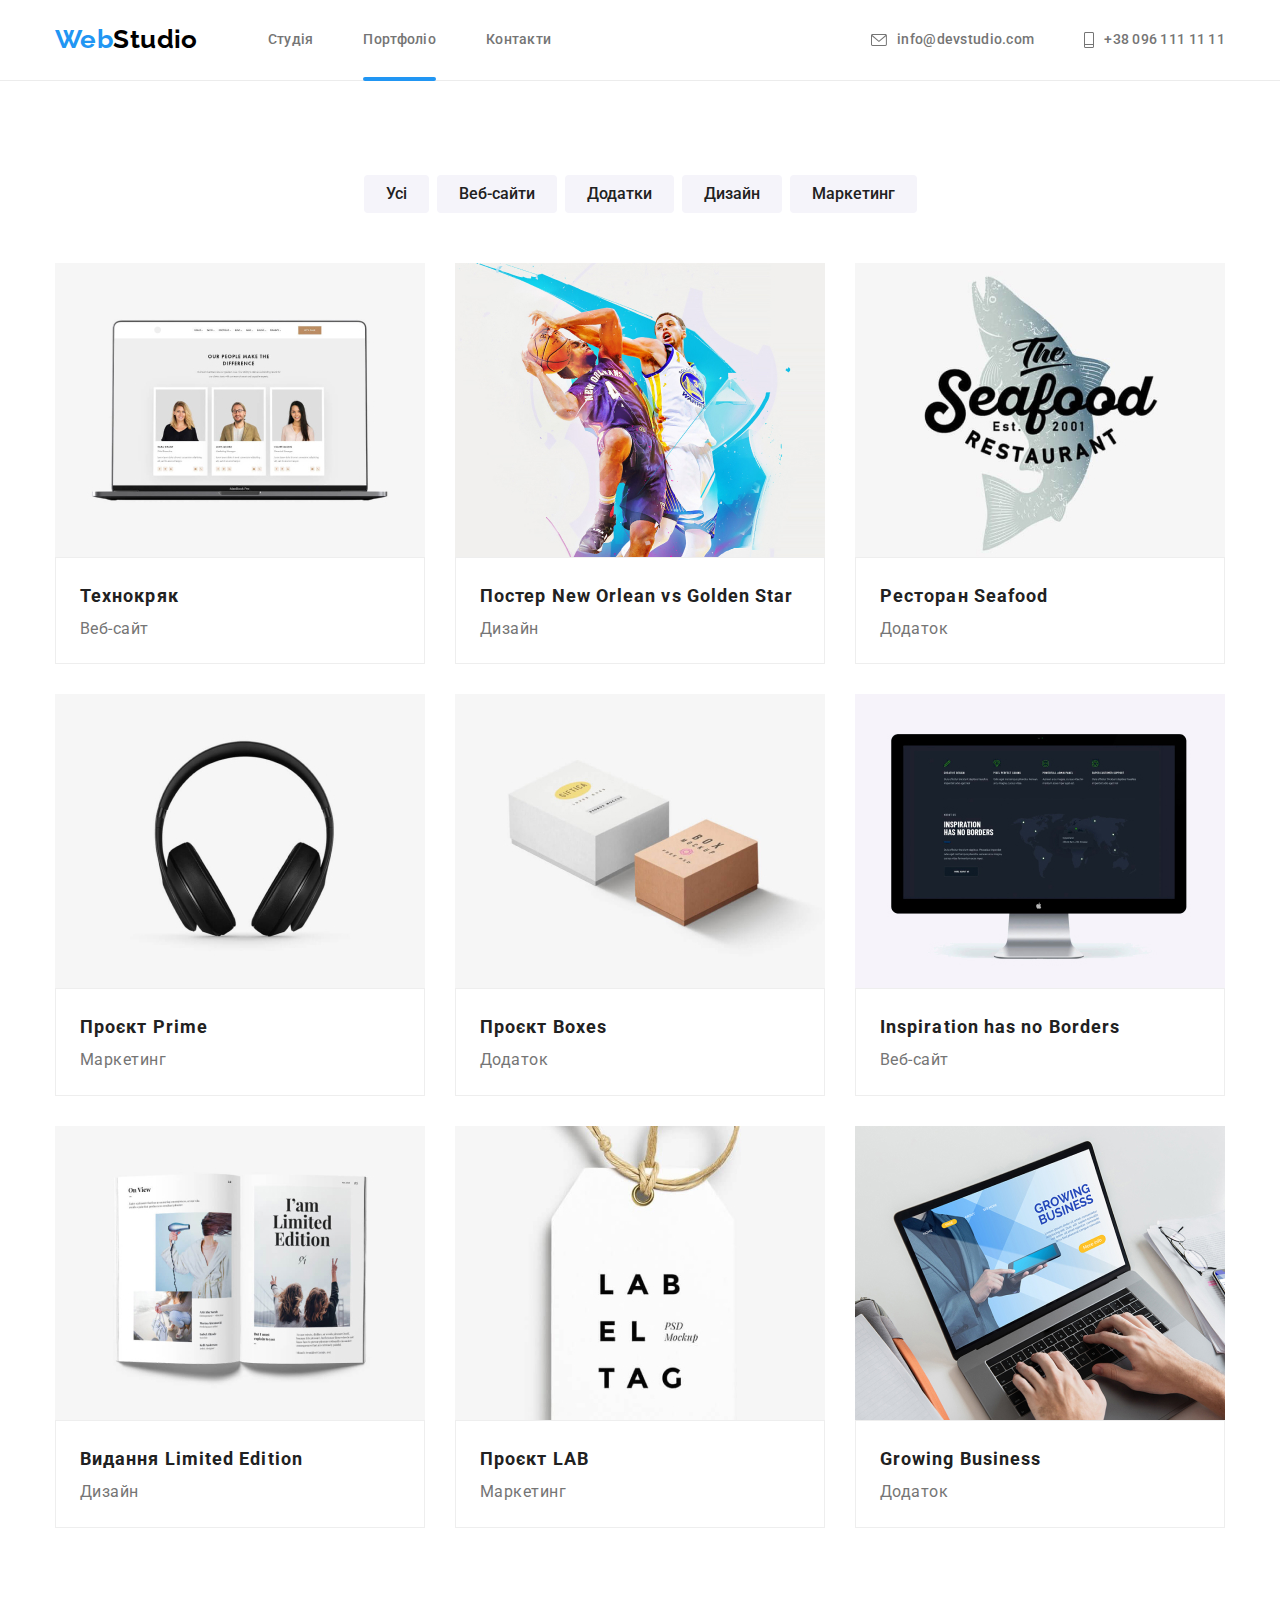
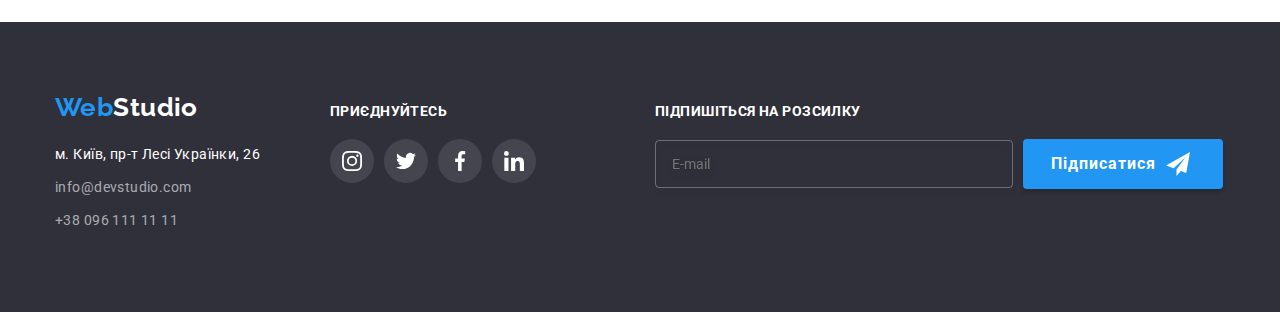
==== commit da7571c0: "BEM" ====
--- a/portfolio.html
+++ b/portfolio.html
@@ -12,11 +12,13 @@
 </head>
 
 <body>
+
     <!-- Шапка сайта -->
+
         <header class="page-header">
             <div class="container header-block">
                 <nav class="header-logo">
-                    <a href="./index.html" class="header-logo__logo logo">
+                    <a href="./index.html" class="header-logo__logo">
                         <span class="header-logo__colorlogo">Web</span>Studio</a>
         
                     <ul class="site-nav__list">
@@ -40,162 +42,164 @@
         
         </header>
 
+        <!-- Портфоліо -->
+
     <main class="main">
-        <section class="portf">
+        <section class="portfolio">
             <div class="container">
-        <h1 class="portfolio-hidden">Фільтр робіт</h1>
-        <ul class="filter-title">
-        <li class="portfoliobut"><button type="button" class="filter">Усі</button></li>
-        <li class="portfoliobut"><button type="button" class="filter">Веб-сайти</button></li>
-        <li class="portfoliobut"><button type="button" class="filter">Додатки</button></li>
-        <li class="portfoliobut"><button type="button" class="filter">Дизайн</button></li>
-        <li class="portfoliobut"><button type="button" class="filter">Маркетинг</button></li>
+        <h1 class="portfolio__hidden">Фільтр робіт</h1>
+        <ul class="filter-list">
+        <li class="filter-list__item"><button type="button" class="filter-list__button">Усі</button></li>
+        <li class="filter-list__item"><button type="button" class="filter-list__button">Веб-сайти</button></li>
+        <li class="filter-list__item"><button type="button" class="filter-list__button">Додатки</button></li>
+        <li class="filter-list__item"><button type="button" class="filter-list__button">Дизайн</button></li>
+        <li class="filter-list__item"><button type="button" class="filter-list__button">Маркетинг</button></li>
         </ul>
 
-        <ul class="examples-title">
-            <li class="works">
-                <a href="#" class="portf">
-                    <div class="image-wrapper">
-                <img src="./images/imgtexno.jpg" class="portfolio-img" alt="Технокряк" width="370">
-                <p class="portfolio-hidden-text">
+        <ul class="portfolio-card">
+            <li class="portfolio-card__works">
+                <a href="#" class="portfolio-card__form">
+                    <div class="potfolio-card__box">
+                <img src="./images/imgtexno.jpg" class="potfolio-card__img" alt="Технокряк" width="370">
+                <p class="potfolio-card__text">
                     Ресурс пропонує комплексні пропозиції з різним рівнем функціоналу та сервісів. Все
                     це дозволить відвідувачу отримати вичерпні відомості про компанію чи приватну
                     особу.
                 </p>
                 </div>
-                <div class="flex-element">
-                <h2 class="examples">Технокряк</h2>
-                <p class="text">Веб-сайт</p>
+                <div class="portfolio-card__description">
+                <h2 class="potfolio-card__examples">Технокряк</h2>
+                <p class="potfolio-card__hidden">Веб-сайт</p>
                 </div>
                 </a>
             </li>
-                <li class="works">
-                    <a href="#" class="portf" >
-                        <div class="image-wrapper">
-                    <img src="./images/imgposter.jpg" class="portfolio-img" alt="Постер New Orlean vs Golden Star" width="370">
-                    <p class="portfolio-hidden-text">
+                <li class="portfolio-card__works">
+                    <a href="#" class="portfolio-card__form" >
+                        <div class="potfolio-card__box">
+                    <img src="./images/imgposter.jpg" class="potfolio-card__img alt="Постер New Orlean vs Golden Star" width="370">
+                    <p class="potfolio-card__text">
                         Ресурс пропонує комплексні пропозиції з різним рівнем функціоналу та сервісів. Все
                         це дозволить відвідувачу отримати вичерпні відомості про компанію чи приватну
                         особу.
                     </p></div>
-                    <div class="flex-element">
-                    <h2 class="examples">Постер New Orlean vs Golden Star</h2>
-                    <p class="text">Дизайн</p>
-                    </div>
-                    </a>
-                </li>
-                <li class="works">
-                    <a href="#" class="portf">
-                        <div class="image-wrapper">
-                    <img src="./images/imgrestoran.jpg" class="portfolio-img" alt="Ресторан Seafood" width="370">
-                    <p class="portfolio-hidden-text">
-                        Ресурс пропонує комплексні пропозиції з різним рівнем функціоналу та сервісів. Все
-                        це дозволить відвідувачу отримати вичерпні відомості про компанію чи приватну
-                        особу.
-                    </p>
-                    </div>
-                    <div class="flex-element">
-                    <h2 class="examples">Ресторан Seafood</h2>
-                    <p class="text">Додаток</p>
+                    <div class="portfolio-card__description">
+                    <h2 class="potfolio-card__examples">Постер New Orlean vs Golden Star</h2>
+                    <p class="potfolio-card__hidden">Дизайн</p>
+                    </div>
+                    </a>
+                </li>
+                <li class="portfolio-card__works">
+                    <a href="#" class="portfolio-card__form">
+                        <div class="potfolio-card__box">
+                    <img src="./images/imgrestoran.jpg" class="potfolio-card__img" alt="Ресторан Seafood" width="370">
+                    <p class="potfolio-card__text">
+                        Ресурс пропонує комплексні пропозиції з різним рівнем функціоналу та сервісів. Все
+                        це дозволить відвідувачу отримати вичерпні відомості про компанію чи приватну
+                        особу.
+                    </p>
+                    </div>
+                    <div class="portfolio-card__description">
+                    <h2 class="potfolio-card__examples">Ресторан Seafood</h2>
+                    <p class="potfolio-card__hidden">Додаток</p>
                     </div>
                     </a>
                 </li>
             
-                <li class="works">
-                    <a href="#" class="portf">
-                        <div class="image-wrapper">
-                    <img src="./images/imgproekt.jpg" class="portfolio-img" alt="Проєкт Prime" width="370">
-                    <p class="portfolio-hidden-text">
-                        Ресурс пропонує комплексні пропозиції з різним рівнем функціоналу та сервісів. Все
-                        це дозволить відвідувачу отримати вичерпні відомості про компанію чи приватну
-                        особу.
-                    </p>
-                    </div>
-                    <div class="flex-element">
-                    <h2 class="examples">Проєкт Prime</h2>
-                    <p class="text">Маркетинг</p>
+                <li class="portfolio-card__works">
+                    <a href="#" class="portfolio-card__form">
+                        <div class="potfolio-card__box">
+                    <img src="./images/imgproekt.jpg" class="potfolio-card__img" alt="Проєкт Prime" width="370">
+                    <p class="potfolio-card__text">
+                        Ресурс пропонує комплексні пропозиції з різним рівнем функціоналу та сервісів. Все
+                        це дозволить відвідувачу отримати вичерпні відомості про компанію чи приватну
+                        особу.
+                    </p>
+                    </div>
+                    <div class="portfolio-card__description">
+                    <h2 class="potfolio-card__examples">Проєкт Prime</h2>
+                    <p class="potfolio-card__hidden">Маркетинг</p>
                     </div>
                     </a>
                 </li>
               
-                <li class="works">
-                    <a href="#" class="portf">
-                        <div class="image-wrapper">
-                    <img src="./images/imgbox.jpg" class="portfolio-img" alt="Проєкт Boxes" width="370">
-                    <p class="portfolio-hidden-text">
-                        Ресурс пропонує комплексні пропозиції з різним рівнем функціоналу та сервісів. Все
-                        це дозволить відвідувачу отримати вичерпні відомості про компанію чи приватну
-                        особу.
-                    </p>
-                    </div>
-                    <div class="flex-element">
-                    <h2 class="examples">Проєкт Boxes</h2>
-                    <p class="text">Додаток</p>
+                <li class="portfolio-card__works">
+                    <a href="#" class="portfolio-card__form">
+                        <div class="potfolio-card__box">
+                    <img src="./images/imgbox.jpg" class="potfolio-card__img" alt="Проєкт Boxes" width="370">
+                    <p class="potfolio-card__text">
+                        Ресурс пропонує комплексні пропозиції з різним рівнем функціоналу та сервісів. Все
+                        це дозволить відвідувачу отримати вичерпні відомості про компанію чи приватну
+                        особу.
+                    </p>
+                    </div>
+                    <div class="portfolio-card__description">
+                    <h2 class="potfolio-card__examples">Проєкт Boxes</h2>
+                    <p class="potfolio-card__hidden">Додаток</p>
                     </div>
                     </a>
                 </li>
             
-                <li class="works">
-                    <a href="#" class="portf">
-                        <div class="image-wrapper">
-                    <img src="./images/imginspiration.jpg" class="portfolio-img" alt="Inspiration has no Borders" width="370">
-                    <p class="portfolio-hidden-text">
-                        Ресурс пропонує комплексні пропозиції з різним рівнем функціоналу та сервісів. Все
-                        це дозволить відвідувачу отримати вичерпні відомості про компанію чи приватну
-                        особу.
-                    </p>
-                    </div>
-                    <div class="flex-element">
-                    <h2 class="examples">Inspiration has no Borders</h2>
-                    <p class="text">Веб-сайт</p>
-                    </div>
-                    </a>
-                </li>
-                <li class="works">
-                    <a href="#" class="portf">
-                        <div class="image-wrapper">
-                    <img src="./images/imgvudannia.jpg"  class="portfolio-img" alt="Видання Limited Edition" width="370">
-                    <p class="portfolio-hidden-text">
-                        Ресурс пропонує комплексні пропозиції з різним рівнем функціоналу та сервісів. Все
-                        це дозволить відвідувачу отримати вичерпні відомості про компанію чи приватну
-                        особу.
-                    </p>
-                    </div>
-                    <div class="flex-element">
-                    <h2 class="examples">Видання Limited Edition</h2>
-                    <p class="text">Дизайн</p>
-                    </div>
-                    </a>
-                </li>
-                <li class="works">
-                    <a href="#" class="portf">
-                        <div class="image-wrapper">
-                    <img src="./images/imglab.jpg" class="portfolio-img" alt="Проєкт LAB" width="370">
-                    <p class="portfolio-hidden-text">
-                        Ресурс пропонує комплексні пропозиції з різним рівнем функціоналу та сервісів. Все
-                        це дозволить відвідувачу отримати вичерпні відомості про компанію чи приватну
-                        особу.
-                    </p>
-                    </div>
-                    <div class="flex-element">
-                    <h2 class="examples">Проєкт LAB</h2>
-                    <p class="text">Маркетинг</p>
-                    </div>
-                    </a>
-                </li>
-                <li class="works">
-                    <a href="#" class="portf">
-                        <div class="image-wrapper">
-                    <img src="./images/imggrowing.jpg" class="portfolio-img" alt="Growing Business" width="370">
-                    <p class="portfolio-hidden-text">
-                        Ресурс пропонує комплексні пропозиції з різним рівнем функціоналу та сервісів. Все
-                        це дозволить відвідувачу отримати вичерпні відомості про компанію чи приватну
-                        особу.
-                    </p>
-                    </div>
-                    <div class="flex-element">
-                    <h2 class="examples">Growing Business</h2>
-                    <p class="text">Додаток</p>
+                <li class="portfolio-card__works">
+                    <a href="#" class="portfolio-card__form">
+                        <div class="potfolio-card__box">
+                    <img src="./images/imginspiration.jpg" class="potfolio-card__img" alt="Inspiration has no Borders" width="370">
+                    <p class="potfolio-card__text">
+                        Ресурс пропонує комплексні пропозиції з різним рівнем функціоналу та сервісів. Все
+                        це дозволить відвідувачу отримати вичерпні відомості про компанію чи приватну
+                        особу.
+                    </p>
+                    </div>
+                    <div class="portfolio-card__description">
+                    <h2 class="potfolio-card__examples">Inspiration has no Borders</h2>
+                    <p class="potfolio-card__hidden">Веб-сайт</p>
+                    </div>
+                    </a>
+                </li>
+                <li class="portfolio-card__works">
+                    <a href="#" class="portfolio-card__form">
+                        <div class="potfolio-card__box">
+                    <img src="./images/imgvudannia.jpg"  class="potfolio-card__img" alt="Видання Limited Edition" width="370">
+                    <p class="potfolio-card__text">
+                        Ресурс пропонує комплексні пропозиції з різним рівнем функціоналу та сервісів. Все
+                        це дозволить відвідувачу отримати вичерпні відомості про компанію чи приватну
+                        особу.
+                    </p>
+                    </div>
+                    <div class="portfolio-card__description">
+                    <h2 class="potfolio-card__examples">Видання Limited Edition</h2>
+                    <p class="potfolio-card__hidden">Дизайн</p>
+                    </div>
+                    </a>
+                </li>
+                <li class="portfolio-card__works">
+                    <a href="#" class="portfolio-card__form">
+                        <div class="potfolio-card__box">
+                    <img src="./images/imglab.jpg" class="potfolio-card__img" alt="Проєкт LAB" width="370">
+                    <p class="potfolio-card__text">
+                        Ресурс пропонує комплексні пропозиції з різним рівнем функціоналу та сервісів. Все
+                        це дозволить відвідувачу отримати вичерпні відомості про компанію чи приватну
+                        особу.
+                    </p>
+                    </div>
+                    <div class="portfolio-card__description">
+                    <h2 class="potfolio-card__examples">Проєкт LAB</h2>
+                    <p class="potfolio-card__hidden">Маркетинг</p>
+                    </div>
+                    </a>
+                </li>
+                <li class="portfolio-card__works">
+                    <a href="#" class="portfolio-card__form">
+                        <div class="potfolio-card__box">
+                    <img src="./images/imggrowing.jpg" class="potfolio-card__img" alt="Growing Business" width="370">
+                    <p class="potfolio-card__text">
+                        Ресурс пропонує комплексні пропозиції з різним рівнем функціоналу та сервісів. Все
+                        це дозволить відвідувачу отримати вичерпні відомості про компанію чи приватну
+                        особу.
+                    </p>
+                    </div>
+                    <div class="portfolio-card__description">
+                    <h2 class="potfolio-card__examples">Growing Business</h2>
+                    <p class="potfolio-card__hidden">Додаток</p>
                     </div>
                     </a>
                 </li>
@@ -205,81 +209,86 @@
     </main>
 
 
-    <footer class="page-footer fot">
-        <div class="container foter-main">
+    <!-- Footer -->
+    
+    <footer class="page-footer line">
+        <div class="container footer-block">
             <div>
-                <ul class="footer-box">
-                    <li class="footer-address">
-    
-                        <a href="./index.html" class="logo"><span class="colorlogo">Web</span><span
-                                class="colorblack">Studio</span></a>
+                <ul class="footer-logo">
+                    <li class="footer-logo__link">
+    
+                        <a href="./index.html" class="footer-logo__logo"><span
+                                class="footer-logo__colorlogo">Web</span><span
+                                class="footer-logo__colorblack">Studio</span></a>
                     </li>
                 </ul>
-                <address class="end">
-                    <ul class="foter-lifo">
-                        <li class="lifo"><a class="link adress" href="https://goo.gl/maps/9vt92mWtgrGen9oJ9" target="_blank"
-                                rel="noopener noreferrer">м. Київ, пр-т
+                <address>
+                    <ul class="footer-lifo">
+                        <li class="footer-lifo__contact"><a class="footer-lifo footer-lifo__adress"
+                                href="https://goo.gl/maps/9vt92mWtgrGen9oJ9" target="_blank" rel="noopener noreferrer">м.
+                                Київ, пр-т
                                 Лесі Українки, 26</a></li>
-                        <li class="lifo"><a class="link" href="mailto:info@devstudio.com">info@devstudio.com</a></li>
-                        <li class="lifo"><a class="link tel" href="tel:+380961111111">+38 096 111 11 11</a></li>
+                        <li class="footer-lifo__contact"><a class="footer-lifo footer-lifo__link"
+                                href="mailto:info@devstudio.com">info@devstudio.com</a></li>
+                        <li class="footer-lifo__contact"><a class="footer-lifo footer-lifo__tel"
+                                href="tel:+380961111111">+38 096 111 11 11</a></li>
                     </ul>
                 </address>
             </div>
             <div class="footer-second">
-                <p class="footer-title">ПРИЄДНУЙТЕСЬ</p>
+                <p class="footer-second__title">ПРИЄДНУЙТЕСЬ</p>
                 <ul class="footer-icon">
-                    <li class="footer-item">
-                        <a class=" team-icon-link footer-link" href="#" target="_blank" aria-label="instagram"
-                            rel="noreferrer noopener">
-                            <svg class="footer-iter" width="20" height="20">
+                    <li class="footer-icon__item">
+                        <a class=" footer-icon__link" href="#" target="_blank" aria-label="instagram"
+                            rel="noreferrer noopener">
+                            <svg class="footer-icon__iter" width="20" height="20">
                                 <use xlink:href="./images/iconimag/sprite.svg#icon-icon-insta"></use>
                             </svg>
                         </a>
                     </li>
-                    <li class="footer-item">
-                        <a class="team-icon-link footer-link" href="#" target="_blank" aria-label="twitter"
-                            rel="noreferrer noopener">
-                            <svg class="footer-iter" width="20" height="20">
+                    <li class="footer-icon__item">
+                        <a class=" footer-icon__link" href="#" target="_blank" aria-label="twitter"
+                            rel="noreferrer noopener">
+                            <svg class="footer-icon__iter" width="20" height="20">
                                 <use xlink:href="./images/iconimag/sprite.svg#icon-icon-twit"></use>
                             </svg>
                         </a>
                     </li>
-                    <li class="footer-item">
-                        <a class="team-icon-link footer-link" href="#" target="_blank" aria-label="facebook"
-                            rel="noreferrer noopener">
-                            <svg class="footer-iter" width="20" height="20">
+                    <li class="footer-icon__item">
+                        <a class=" footer-icon__link" href="#" target="_blank" aria-label="facebook"
+                            rel="noreferrer noopener">
+                            <svg class="footer-icon__iter" width="20" height="20">
                                 <use xlink:href="./images/iconimag/sprite.svg#icon-icon-face"></use>
                             </svg>
                         </a>
                     </li>
-                    <li class="footer-item">
-                        <a class="team-icon-link footer-link" href="#" target="_blank" aria-label="linkedin"
-                            rel="noreferrer noopener">
-                            <svg class="footer-iter" width="20" height="20">
+                    <li class="footer-icon__item">
+                        <a class=" footer-icon__link" href="#" target="_blank" aria-label="linkedin"
+                            rel="noreferrer noopener">
+                            <svg class="footer-icon__iter" width="20" height="20">
                                 <use xlink:href="./images/iconimag/sprite.svg#icon-icon-linkedin"></use>
                             </svg>
                         </a>
                     </li>
                 </ul>
             </div>
-            <div class="footer-form">
-                <p class="form-title">Підпишіться на розсилку</p>
-                <form class="footer-form-email">
-                    <label class="form-email">
+            <div class="box__sending">
+                <p class="box__sending__title">Підпишіться на розсилку</p>
+                <form class="footer-form">
+                    <label class="footer-form__email">
                         <input type="email" name="email" placeholder="E-mail" />
                     </label>
-            
+    
                     <button class="footer-button" type="submit">
                         Підписатися
-                        <svg class="icon-send" width="24px" height="24px">
-                            <use xlink:href="./images/sprite.svg#icon-send"></use>
+                        <svg class="footer-button__send" width="24px" height="24px">
+                            <use xlink:href="./images/iconimag/sprite.svg#icon-iconplane"></use>
                         </svg>
                     </button>
                 </form>
             </div>
         </div>
     </footer>
-    
     </body>
     
     </html>--- a/css/styles.css
+++ b/css/styles.css
@@ -25,12 +25,13 @@
     margin: 0;
     padding: 0;
 }
-
-.list {
+ /* Шапка сайта */
+
+/* .list {
  list-style: none;
-}
-
-.iter .link {
+} */
+
+.site-nav__iter .site-nav__link {
      display: block;
     text-decoration: none;
     color: currentColor;
@@ -39,8 +40,8 @@
     
  }
 
- .iter .link::after,
- .iter .current::after{
+ .site-nav__iter .site-nav__link::after,
+ .site-nav__iter .site-nav__link--current::after{
     content: "";
     position:absolute;
     display: block;
@@ -54,13 +55,13 @@
    width: 0;
  }
 
- .iter .link::after{
+ .site-nav__iter .site-nav__link::after{
 width: 0;
  }
 
- .iter .link:hover::after,
- .iter .link:focus::after,
- .iter .link.current::after {
+ .site-nav__iter .site-nav__link:hover::after,
+ .site-nav__iter .site-nav__link:focus::after,
+ .site-nav__iter .site-nav__link--current::after {
     width: 100%;
  }
 
@@ -79,19 +80,19 @@
     border-bottom: 1px solid #ECECEC;
 }
 
-.main-nav {
+.header-block {
     display: flex;
     align-items: center;
 }
 
-.navigat {
-    display: flex;
-}
-
 .header-logo {
+    display: flex;
+}
+
+.header-logo__logo {
     margin-right: 92px;
 }
-.logo{
+.header-logo__logo{
     color: #000000;
     font-family: Raleway, sans-serif;
     font-weight: 700;
@@ -101,15 +102,19 @@
     margin: auto;
 }
 
-.colorlogo{
+.header-logo__colorlogo,
+.footer-logo__colorlogo{
     color:#2196F3;
 }
 
-.colorblack{
+.footer-logo__colorblack{
     color: var(--primary-white-color);
 }
+
+
+
+
 /* Site nav */
-
 
 li{
     list-style-type: none;
@@ -117,49 +122,51 @@
 }
 
 
+ .site-nav {
+     display: flex;
+     align-items: center;
+ }
  
-.site-nav{
+.site-nav__list{
     display: flex;
     margin-left: 70px;
 }
 
-/* .site-nav .iter{
-    /* background-color: tomato;
-    margin-right: 50px;
-} */ 
-
-.site-nav .iter +  .iter {
+
+.site-nav__iter +  .site-nav__iter {
     margin-left: 50px;
 }
 
 
 
-.site-nav .iter{
+.site-nav__iter,
+.auth-nav__iter{
     display: block;
 }
-.site-nav .link{
+.site-nav__link{
     color: var(--title-text-color);
     font-weight: 500; 
     font-size: 14px;
     line-height: 1.14;
     letter-spacing: .02em;
     text-decoration: none;
-    padding-top: 32px;
-    padding-bottom: 32px;
+    display: inline-block;
+    padding: 32px 0;
     transition: color 250ms var(--timing-function);
-}
-
-.site-nav .link:hover,
-.site-nav .link:focus{
+    
+}
+
+.site-nav__link:hover,
+.site-nav__link:focus{
     color: var(--accent-color);
 }
 
-.site-nav .link.current{
+.site-nav__link--current{
     color: var(--accent-color);
 
 }
 
-.auth-nav .tel{
+.auth-nav__tel{
     color: var(--primary-text-color);
     font-weight: 500;
     letter-spacing: .02em;
@@ -168,7 +175,7 @@
      text-decoration: none; 
     transition: color 250ms  var(--timing-function);
 }
-.auth-nav .mail{
+.auth-nav__mail{
     color: var(--primary-text-color);
     font-weight: 500;
     letter-spacing: .02em;
@@ -177,48 +184,27 @@
     text-decoration: none;
     transition: color 250ms var(--timing-function);
 }
-.auth-nav .tel:hover,
-.auth-nav .tel:focus{
+.auth-nav__tel:hover,
+.auth-nav__tel:focus{
     color: var(--accent-color);
 }
 
-.auth-nav .mail:hover,
-.auth-nav .mail:focus {
+.auth-nav__mail:hover,
+.auth-nav__mail:focus {
     color: var(--accent-color);
 }
- .auth-nav{
+ .auth-nav__list{
     display: flex;
     margin-left: auto;
  }
 
- .auth-nav .iter + .iter{
+ .auth-nav__iter + .auth-nav__iter{
     margin-left: 50px;
  }
 
-/* .auth-nav .mail::before {
-    display: inline-block;
-    content: "";
-    width: 16px;
-    height: 12px;
-    background-image: url("../images/iconimag/icon-envelope.svg");
-    background-size: contain;
-    margin-right: 10px;
- }
-
- .auth-nav .tel::before {
-     display: inline-block;
-     content: "";
-     width: 10px;
-     height: 16px;
-     background-image: url("../images/iconimag/icon-vector.svg");
-     background-size: contain;
-     margin-right: 10px;
-     background-repeat: no-repeat;
-     background-position: center;
- } */
-
- .mail,
- .tel{
+
+ .auth-nav__mail,
+ .auth-nav__tel{
             color: var(--primary-text-color);
             font-weight: 500;
             letter-spacing: 0.02em;
@@ -228,16 +214,17 @@
  }
 
 
-  .icon-formail {
+  .auth-nav__icon {
      margin-right: 10px;
      fill: currentColor;
  }
 
- .icon-phone {
+ .auth-nav__phone {
      margin-right: 10px;
      fill: currentColor;
  }
 
+ 
 /* Hero */
 
 
@@ -250,11 +237,11 @@
     max-width: 1600px;
     margin: 0 auto;
 }
-.hero-block {
+.hero__block {
     padding: 200px;
 }
 
-.hero-title {
+.hero__title {
     color: var(--primary-white-color);
     font-weight: 900;
     font-size: 44px;
@@ -264,12 +251,12 @@
     text-transform: uppercase;
 }
 
-.button-wrapper {
+.hero__wrapper{
     display: flex;
     justify-content: center;
 }
 
-.hero-button {
+.hero__button {
     color: var(--primary-white-color);
     background-color: var(--accent-color);
     font-weight: 700;
@@ -284,46 +271,27 @@
     margin-top: 30px;
 }
 
-.hero-button:hover,
-.hero-button:focus {
+.hero__button:hover,
+.hero__button:focus {
     background-color: #188CE8;
 }
 
-
-.examples-title .examples{
-    color: var(--title-text-color);
-    font-weight: 700;
-    font-size: 18px;
-    line-height: 2;
-    letter-spacing: .06em;
-}
-.examples-title .text{
-    color: var(--primary-text-color);
-    font-size: 16px;
-    line-height: 1.87;
-    letter-spacing: .03em;
-}
-.examples-title .text:hover,
-.examples-title .text:focus {
-    color: var(--accent-color);
-}
-.examples-title .portf{
-    text-decoration: none;
-}
- 
-/* Section */
-.section {
+/*Складові */
+
+
+
+.components {
     padding: 94px 0;
 
 }
 
-.section-title.centered,
-.feature-title.centered,
-.comands-title.centered {
+.components__title--centered,
+.feature__title--centered,
+.comands__title--centered {
     text-align: center;
 }
 
-.section-title{
+.components__title{
     color: var(--title-text-color);
     font-weight: 700;
     font-size: 14px; 
@@ -333,7 +301,7 @@
     display: none;
 }
 
-.section .title{
+.sectit-succes__title{
     color: var(--title-text-color);
     font-weight: 700;
     font-size: 14px;
@@ -342,29 +310,29 @@
     margin-bottom: 10px;
 }
 
-.sectit{
+.sectit-succes{
     display: flex;
     margin: 0 auto;
     padding: 0 15px;
 }
-.sectit .tito{
+.sectit-succes__tito{
     margin-right: 30px;
 }
 
-.sectit .tito:last-child{
+.sectit-succes__tito:last-child{
     margin-right: 0;
 }
-.section p{
+.components p{
     margin-top: 0;
     margin-bottom: 0;
 }
 
-.tito p{
+.sectit-succes__description.{
     width: 270px;
 }
 
 
-.tito::before{
+.sectit-succes__tito::before{
     display: block;
     content: "";
     height: 120px;
@@ -376,26 +344,29 @@
 
 }
 
-.tito:nth-child(1)::before{
+.sectit-succes__tito:nth-child(1)::before{
     background-image: url("../images/iconimag/icon-uvagadodetel.svg");
 }
-.tito:nth-child(2)::before {
+.sectit-succes__tito:nth-child(2)::before {
     background-image: url("../images/iconimag/icon-punktyaln.svg");
 }
 
-.tito:nth-child(3)::before {
+.sectit-succes__tito:nth-child(3)::before {
     background-image: url("../images/iconimag/icon-planyvan.svg");
 }
-.tito:nth-child(4)::before {
+.sectit-succes__tito:nth-child(4)::before {
     background-image: url("../images/iconimag/icon-sychasni.svg");
 }
 
 
-/* Feature */
+/*  Чим ми займаємось */
+
+
+
 .feature{
     padding-bottom: 94px;
 }
-.feature .feature-title{
+.feature__title{
     color: var(--title-text-color);
     font-weight: 700;
     font-size: 36px;
@@ -404,7 +375,7 @@
     margin-bottom: 50px;
 }
 
-.feat{
+.work-list{
     margin: 0;
     /* display: flex;
     margin: 0 auto;
@@ -417,19 +388,19 @@
 /* .feat .featli{
     margin-right: 30px;
 } */
-.feat .featli:last-child{
+.work-list__item:last-child{
     margin-right: 0;
 }
 
-.featimg{
+.work-list__featimg{
     display: block;
 }
-.featli{
+.work-list__item{
     position: relative;
     width: 370px;
     overflow: hidden;
 }
-.work-hidden {
+.work-list__hidden {
 position: absolute;
 bottom: 0;
  left: 0;
@@ -455,7 +426,7 @@
 }
 
 /* заголовок великий */
-.comands .comands-title{
+.comands__title{
     color: var(--title-text-color);
     font-weight: 700;
     font-size: 36px;
@@ -467,7 +438,7 @@
     padding: 94px 0;
 }
 /* им'я та прізвище */
-.comands .title{
+.comands .team-card__title{
     color: var(--title-text-color);
     font-weight: 500;
     font-size: 16px;
@@ -475,14 +446,14 @@
     text-align: center;
 }
 /* текст */
-.comanwor p{
+.team-card p{
     font-size: 16px;
     line-height: 1.19;
     text-align: center;
 }
 
 
-.work-list {
+.team-list {
     display: flex;
     column-gap: 30px;
     justify-content: center;
@@ -493,7 +464,7 @@
     margin-right: 0;
 } */
 
-.comanwor{
+.team-card{
     background: var(--primary-white-color);
     box-shadow: 0px 1px 3px rgba(0, 0, 0, 0.12),
      0px 1px 1px rgba(0, 0, 0, 0.14),
@@ -501,23 +472,23 @@
     border-radius: 0px 0px 4px 4px;
 }
 
-.team-content {
+.team-card__content {
     padding: 30px 0;
 }
 
-.team-content .title{
+.team-card__title{
      margin-bottom: 10px;
 }
-.team-content .title {
+.team-card__content .team-card__title {
     margin-bottom: 10px;
 }
 
 /* Спрайт команда */
-.team-content .text{
+.team-card__content .team-card__text{
     margin-bottom: 16px;
 }
 
-.team-icons {
+.social {
     display: flex;
     width: 206px;
     height: 44px;
@@ -530,7 +501,7 @@
     list-style: none;
     fill:#AFB1B8;
 } */
-.team-icon-link {
+.social__link {
     display: flex;
     justify-content: center;
     align-items: center;
@@ -542,7 +513,7 @@
     fill: #AFB1B8;
     transition: fill 250ms var(--timing-function);
 }
-.team-icon-link{
+.social__link{
     transition: background-color 250ms var(--timing-function);
 }
 
@@ -550,14 +521,14 @@
 /* .team-icon {
     fill: var(--primary-text-color); 
 } */
-.team-icon-link:hover,
-.team-icon-link:focus {
+.social__link:hover,
+.social__link:focus {
     fill: var(--primary-white-color);
     background-color: var(--accent-color);
 }
 
-.team-icon:hover,
-.team-icon:focus{
+.social__icon:hover,
+.social__icon:focus{
     fill: var(--primary-white-color);
    
 }
@@ -569,11 +540,11 @@
 } */
 /* Clients */
 
-.section-clients {
+.customers {
     padding: 94px 0;
 }
 
-.clients-title{
+.customers__title{
     font-family:Roboto, sans-serif;
         text-align: center;
         color: var(--title-text-color);
@@ -589,7 +560,7 @@
     column-gap: 30px;
 }
 
-.clients-link {
+.clients__link {
     display: flex;
     list-style: none;
     fill: #AFB1B8;
@@ -601,34 +572,67 @@
     border-radius: 4px;
     
 }
-.clients-link {
+.cclients__link {
     display: flex;
     color: inherit;
     text-decoration: none;
 }
 
-.client-icon {
+.clients__icon {
     fill: #AFB1B8;
     padding: 7px;
     transition: fill 250ms var(--timing-function);
 }
 
-.clients-link:hover,
-.clients-link:focus {
+.clients__link:hover,
+.clients__link:focus {
     border-color: var(--accent-color);
 }
 
-.clients-link:hover .client-icon,
-.clients-link:focus .client-icon {
+.clients__link:hover .clients__icon,
+.clients__link:focus .clients__icon {
     fill: var(--accent-color);
 }
+
+
+
 /* Footer */
+
+
 
 .page-footer{
     /* padding: 60px 0; */
     background-color: #2F303A;
 }
-.page-footer .link{
+.page-footer {
+    padding: 70px 0;
+}
+
+ .page-footer .line {
+     border-bottom: 1px solid #2F303A;
+ }
+
+ .footer-block {
+     display: flex;
+     /* padding: 70px 0; */
+     gap: 70px;
+     align-items: baseline;
+ }
+
+ .footer-logo__logo{
+    color: #000000;
+        font-family: Raleway, sans-serif;
+        font-weight: 700;
+        font-size: 26px;
+        line-height: 1.2;
+        text-decoration: none;
+        margin: auto;
+    }
+
+
+.page-footer .footer-lifo__link,
+.page-footer .footer-lifo__tel,
+.page-footer .footer-lifo__adress{
     color: rgba(255, 255, 255, 0.6);
     font-size: 14px;
     line-height: 1.7;
@@ -637,59 +641,62 @@
     transition: color 250ms var(--timing-function);
 
 }
-.page-footer .link:hover,
-.page-footer .link:focus{
+.page-footer .footer-lifo__link:hover,
+.page-footer .footer-lifo__link:focus{
     color: var(--accent-color);
 }
 
-
-.foter-lifo .adress{
+.page-footer .footer-lifo__tel:hover,
+.page-footer .footer-lifo__tel:focus {
+    color: var(--accent-color);
+}
+
+
+.footer-lifo .footer-lifo__adress{
     color: var(--primary-white-color);
     font-style: normal;
     text-decoration: none;
     transition: color 250ms var(--timing-function);
 }
 
-.foter-lifo .adress:hover,
- .foter-lifo .adress:focus{
+.footer-lifo .footer-lifo__adress:hover,
+ .footer-lifo .footer-lifo__adress:focus{
     color: var(--accent-color);
 }
-
-.page-footer .fot{
- border-bottom: 1px solid #2F303A;       
-}
-
- .foter-main .logo{
+ 
+
+ .footer-block .footer-logo__logo{
     display: block;
     margin-bottom: 20px;
 
 }
 
-.lifo{
+.footer-lifo__contact{
     margin-bottom: 9px;
 }
 
-.lifo .tel{
+.footer-lifo__contact .footer-lifo__tel{
     margin-bottom: 0px;
 }
-.footer-box .footer-social {
+
+
+
+
+
+/* .footer .footer-social {
     margin-left: 70px;
 }
 
-.page-footer{
-    padding: 70px 0;
-}
-.foter-main {
-    display: flex;
-    /* padding: 70px 0; */
-    gap: 70px;
-    align-items: baseline;
-}
-.footer-box {
+
+
+
+.footer {
     display: flex;
     flex-direction: column;
-}
-.footer-title {
+} */
+
+
+.footer-second__title {
     font-family: 'Roboto';
     font-weight: 700;
     line-height: 1.1428;
@@ -706,7 +713,7 @@
 
 }
 
-.footer-link .footer-iter{
+.footer-icon__link .footer-icon__iter{
     fill: var(--primary-white-color);
 }
 
@@ -717,20 +724,50 @@
     transition: background-color 250ms var(--timing-function);
 
 }
-
-.team-icon-link.footer-link:hover,
-.team-icon-link.footer-link:focus {
+.footer-icon__link {
+    display: flex;
+    justify-content: center;
+    align-items: center;
+    width: 44px;
+    height: 44px;
+    border-radius: 50%;
+    text-decoration: none;
+    background-color: var(--primary-white-color);
+    fill: #AFB1B8;
+    transition: fill 250ms var(--timing-function);
+}
+
+.footer-icon__link {
+    transition: background-color 250ms var(--timing-function);
+}
+.footer-icon__link {
+    display: flex;
+    background-color: rgba(255, 255, 255, 0.1);
+    transition: background-color 250ms var(--timing-function);
+}
+
+.footer-icon__link:hover,
+.footer-icon__link:focus {
+    fill: var(--primary-white-color);
     background-color: var(--accent-color);
 }
 
+
+.footer-icon__link:hover,
+.footer-icon__link:focus {
+    background-color: var(--accent-color);
+}
+
+
+
 /* Форма підписатись */
-.footer-form {
+.box__sending {
     margin-left: auto;
     max-width: 570px;
     width: 100%;
 }
 
-.form-title {
+.box__sending__title {
     font-family: 'Roboto';
     font-weight: 700;
     font-size: 14px;
@@ -740,21 +777,21 @@
     margin-bottom: 20px;
 }
 
-.footer-form-email {
+.footer-form {
     display: flex;
     gap: 10px;
     width: 100%;
     align-items: center;
 }
 
-.form-email {
+.footer-form__email {
     /*щоб розтягнути на ширину в макеті*/
     display: block;
     width: 100%;
     max-width: 358px;
 }
 
-.form-email input {
+.footer-form__email input {
     padding: 15px 16px;
     background-color: transparent;
     border: 1px solid rgba(255, 255, 255, 0.3);
@@ -765,7 +802,7 @@
     color: var(--primary-white-color);
 }
 
-.form-email::placeholder {
+.footer-form__email::placeholder {
     font-family: 'Roboto';
     font-size: 16px;
     line-height: 1.25;
@@ -791,7 +828,7 @@
     cursor: pointer;
 }
 
-.icon-send {
+.footer-button__send {
     fill: var(--primary-white-color);
 }
 
@@ -805,11 +842,11 @@
     }
         
     
-.portfolio-hidden {
+.portfolio__hidden {
    display: none;
  }
 
-.filter {
+.filter-list__button {
     color: var(--title-text-color);
     background-color: #F5F4FA;
     cursor: pointer;
@@ -825,33 +862,20 @@
     box-shadow 250ms cubic-bezier(0.4, 0, 0.2, 1);
 }
 
-.filter:hover,
-.filter:focus {
+.filter-list__button:hover,
+.filter-list__button:focus {
     color: var(--primary-white-color);
     box-shadow: 0px 3px 1px rgba(0, 0, 0, 0.1), 0px 1px 2px rgba(0, 0, 0, 0.08), 0px 2px 2px rgba(0, 0, 0, 0.12);
     background-color: var(--accent-color);
     cursor: pointer;
 }
 
-.filterbut {
-    color: var(--primary-white-color);
-    background-color: var(--accent-color);
-    cursor: pointer;
-    font-weight: 500;
-    font-size: 16px;
-    line-height: 1.6;
-    padding: 6px 25px;
-    border: none;
-     border-radius: 4px;
-    
-        font-family: inherit;
-
-}
-.portfoliobut{
+
+.filter-list__item{
     box-shadow: none;
 }
 
-.filter-title{
+.filter-list{
     display: flex;
     justify-content: center;
     column-gap: 8px;
@@ -861,17 +885,39 @@
   margin-right: 8px;
 } */
 
-
-
-
-.examples-title {
+.potfolio-card__examples {
+    color: var(--title-text-color);
+    font-weight: 700;
+    font-size: 18px;
+    line-height: 2;
+    letter-spacing: .06em;
+}
+
+.potfolio-card__hidden {
+    color: var(--primary-text-color);
+    font-size: 16px;
+    line-height: 1.87;
+    letter-spacing: .03em;
+}
+
+.portfolio-card .potfolio-card__hidden:hover,
+.portfolio-card .potfolio-card__hidden:focus {
+    color: var(--accent-color);
+}
+
+.portfolio-card .portfolio-card__form {
+    text-decoration: none;
+}
+
+
+.portfolio-card {
     display: flex;
      flex-wrap: wrap;
      justify-content: center;
       gap: 30px;
 }
 
-.flex-element {
+.portfolio-card__description {
     width: 370px;
     padding: 20px 24px;
    /* background-color: tomato; */
@@ -879,27 +925,27 @@
 } 
 
 
-.examples-title{
+.portfolio-card{
     display: flex;
     flex-wrap: wrap;
     justify-content: center;
     gap: 30px;
 }
 
-.flex-element{
+.portfolio-card__description{
     border: 1px solid #EEEEEE;
 
 }
 
-.portfolio-img{
+.potfolio-card__img{
     display: block;
 }
-.works {
+.portfolio-card__works {
     background: var(--primary-white-color);
 }
 
-.works:hover,
-.works:focus {
+.portfolio-card__works:hover,
+.portfolio-card__works:focus {
     box-shadow: 0px 1px 1px rgba(0, 0, 0, 0.12),
         0px 4px 4px rgba(0, 0, 0, 0.06),
         1px 4px 6px rgba(0, 0, 0, 0.16);
@@ -907,13 +953,13 @@
      transition-timing-function: cubic-bezier(0.4, 0, 0.2, 1);
 }
 
-.image-wrapper {
+.potfolio-card__box {
     position: relative;
     overflow: hidden;
 
 }
 
-.portfolio-hidden-text {
+.potfolio-card__text {
     display: inline-block;
     content: "";
     position: absolute;
@@ -934,18 +980,17 @@
     transition: transform 250ms var(--timing-function);
 }
 
-.works a:hover .portfolio-hidden-text{
+.portfolio-card__works a:hover .potfolio-card__text{
     transform: translateY(0);
 }
-.works a:focus .portfolio-hidden-text {
+.portfolio-card__works a:focus .potfolio-card__text {
     transform: translateY(0);
 }
 
-/* .flex-element:nth-child(3n){
-    margin-right: 0;
-} */
+
 
 /* Modal window */
+
 .backdrop {
     display: none;
     z-index: 777;
@@ -975,7 +1020,7 @@
     
 
 }
-.backdrop-modal{
+.backdrop__modal{
     max-width: 528px;
     max-height: 581px;
     background-color: var(--primary-white-color);
@@ -1000,8 +1045,9 @@
         border: 1px solid rgba(0, 0, 0, 0.1);
         border-radius: 50%;
         transition: border-color: 2000ms var(--timing-function);
-    }
-.icon-close{
+}
+
+.close-modal__icon{
    position: absolute;
     top: 50%;
     left: 50%;
@@ -1011,8 +1057,8 @@
     fill:var(--black-color);
 }
 
-.close-modal:hover .icon-close,
-.close-modal:focus .icon-close{
+.close-modal:hover .close-modal__icon,
+.close-modal:focus .close-modal__icon{
     fill: var(--accent-color);
 }
 .close-modal:hover,
@@ -1032,12 +1078,12 @@
     margin-bottom: 10px;
 }
 
-.form-row-title:not(:last-child) {
+.group-row__title:not(:last-child) {
     display: block;
     margin-bottom: 4px;
 }
 
-.form-row-title {
+.group-row__title {
     font-family: 'Roboto';
     font-size: 12px;
     line-height: 1.1667;
@@ -1046,7 +1092,7 @@
     /* margin: 12px; */
 }
 
-.form-row-input {
+.group-row__input {
     width: 100%;
     border: 1px solid rgba(33, 33, 33, 0.2);
     border-radius: 4px;
@@ -1059,11 +1105,11 @@
     cursor: pointer;
     margin: 0 0;
 }
-.group-modal {
+.group-row__modal {
     position: relative;
     margin: 0;
 }
-.modal-title{
+.close-modal__title{
     text-align: center;
     font-family: 'Roboto';
     font-weight: 700;
@@ -1071,10 +1117,10 @@
     line-height: 1.15;
     letter-spacing: 0.03em;
     color: var(--title-text-color);
-    margin-bottom: 12px;
-   
-}
-.modal-icon {
+    margin-bottom: 12px;   
+}
+
+.group-row__icon {
     position: absolute;
     top: 50%;
     left: 12px;
@@ -1086,25 +1132,32 @@
     margin: 0;
 }
 
-.form-row-textarea:hover,
-.form-row-textarea:focus,
-.form-row-input:focus,
-.form-row-input:hover {
+
+.group-row__input:focus,
+.group-row__input:hover {
     border-color: var(--accent-color);
 }
 
-.form-row-input:focus+.modal-icon,
-.form-row-input:hover+.modal-icon {
+.group-row__input:focus+.group-row__icon,
+.group-row__input:hover+.group-row__icon {
     fill: var(--accent-color);
 }
 
-.group-row-textarea{
+.group-textarea{
     display: block;
-    /* margin-bottom: 20px; */
-}
-
-
-.form-row-textarea {
+}
+
+
+.group-textarea__title{
+    font-family: 'Roboto';
+     font-size: 12px;
+     line-height: 1.1667;
+     letter-spacing: 0.01em;
+     color: var(--primary-text-color);
+
+}
+
+.group-textarea__textarea {
     width: 100%;
     min-height: 120px;
     height: 100%;
@@ -1114,31 +1167,62 @@
     outline: none;
     cursor: pointer;
     resize: none;
-    margin-bottom: 10px;
-
+    -webkit-transition: border-color 250ms cubic-bezier(0.4, 0, 0.2, 1);
     transition: border-color 250ms cubic-bezier(0.4, 0, 0.2, 1);
 }
-
-.form-row-textarea::placeholder {
+.group-textarea__textarea::-webkit-input-placeholder {
+    font-family: "Roboto";
+    font-size: 12px;
+    line-height: 1.66;
+    letter-spacing: 0.01em;
+    color: rgba(117, 117, 117, 0.5);
+}
+.group-textarea__textarea::-moz-placeholder {
+    font-family: "Roboto";
+    font-size: 12px;
+    line-height: 1.66;
+    letter-spacing: 0.01em;
+    color: rgba(117, 117, 117, 0.5);
+}
+
+.group-textarea__textarea:-ms-input-placeholder {
+    font-family: "Roboto";
+    font-size: 12px;
+    line-height: 1.66;
+    letter-spacing: 0.01em;
+    color: rgba(117, 117, 117, 0.5);
+}
+
+.group-textarea__textarea::-ms-input-placeholder {
+    font-family: "Roboto";
+    font-size: 12px;
+    line-height: 1.66;
+    letter-spacing: 0.01em;
+    color: rgba(117, 117, 117, 0.5);
+}
+.group-textarea__textarea::placeholder {
     font-family: 'Roboto';
     font-size: 12px;
     line-height: 1.66;
     letter-spacing: 0.01em;
     color:rgba(117, 117, 117, 0.5);
 }
-
+.group-textarea__textarea:focus,
+.group-textarea__textarea:hover {
+    border-color: var(--accent-color);
+}
 /*checkbox*/
 /* .group-row-checkbox:not(:last-child) {
     margin-bottom: 33px;
 
 } */
 
-.group-row-checkbox {
+.group-checkbox {
     width: 100%;
     
 }
 
-.form-label-checkbox {
+.group-checkbox__label {
     font-family: 'Roboto';
     font-size: 14px;
     line-height: 1.71;
@@ -1152,7 +1236,7 @@
    
 }
 
-.form-input-checkbox {
+.group-checkbox__input {
     -webkit-appearence: none;
     -moz--appearence: none;
     appearance: none;
@@ -1160,7 +1244,7 @@
 
 }
 
-.form-icon-checkbox {
+.group-checkbox__icon {
     display: inline-flex;
     width: 16px;
     height: 15px;
@@ -1170,12 +1254,12 @@
     transition: background-image, border-color 250ms cubic-bezier(0.4, 0, 0.2, 1);
 }
 
-.modal-link-checkbox {
+.modal-checkbox__link {
     color: var(--accent-color);
     text-decoration: underline;
 }
 
-.form-input-checkbox:checked+.form-icon-checkbox {
+.group-checkbox__input:checked+.group-checkbox__icon {
     /*щоб клік відпрацьовував*/
     background-color: var(--accent-color);
     background-image: url(../images/iconimag/check.svg);
@@ -1187,14 +1271,14 @@
 }
 
 /*button*/
-.group-row-button {
+.group-button {
     display: flex;
     align-items: center;
     justify-content: center;
     
 }
 
-.button-submit {
+.group-button__submit{
     font-family: 'Roboto';
     font-weight: 700;
     font-size: 16px;
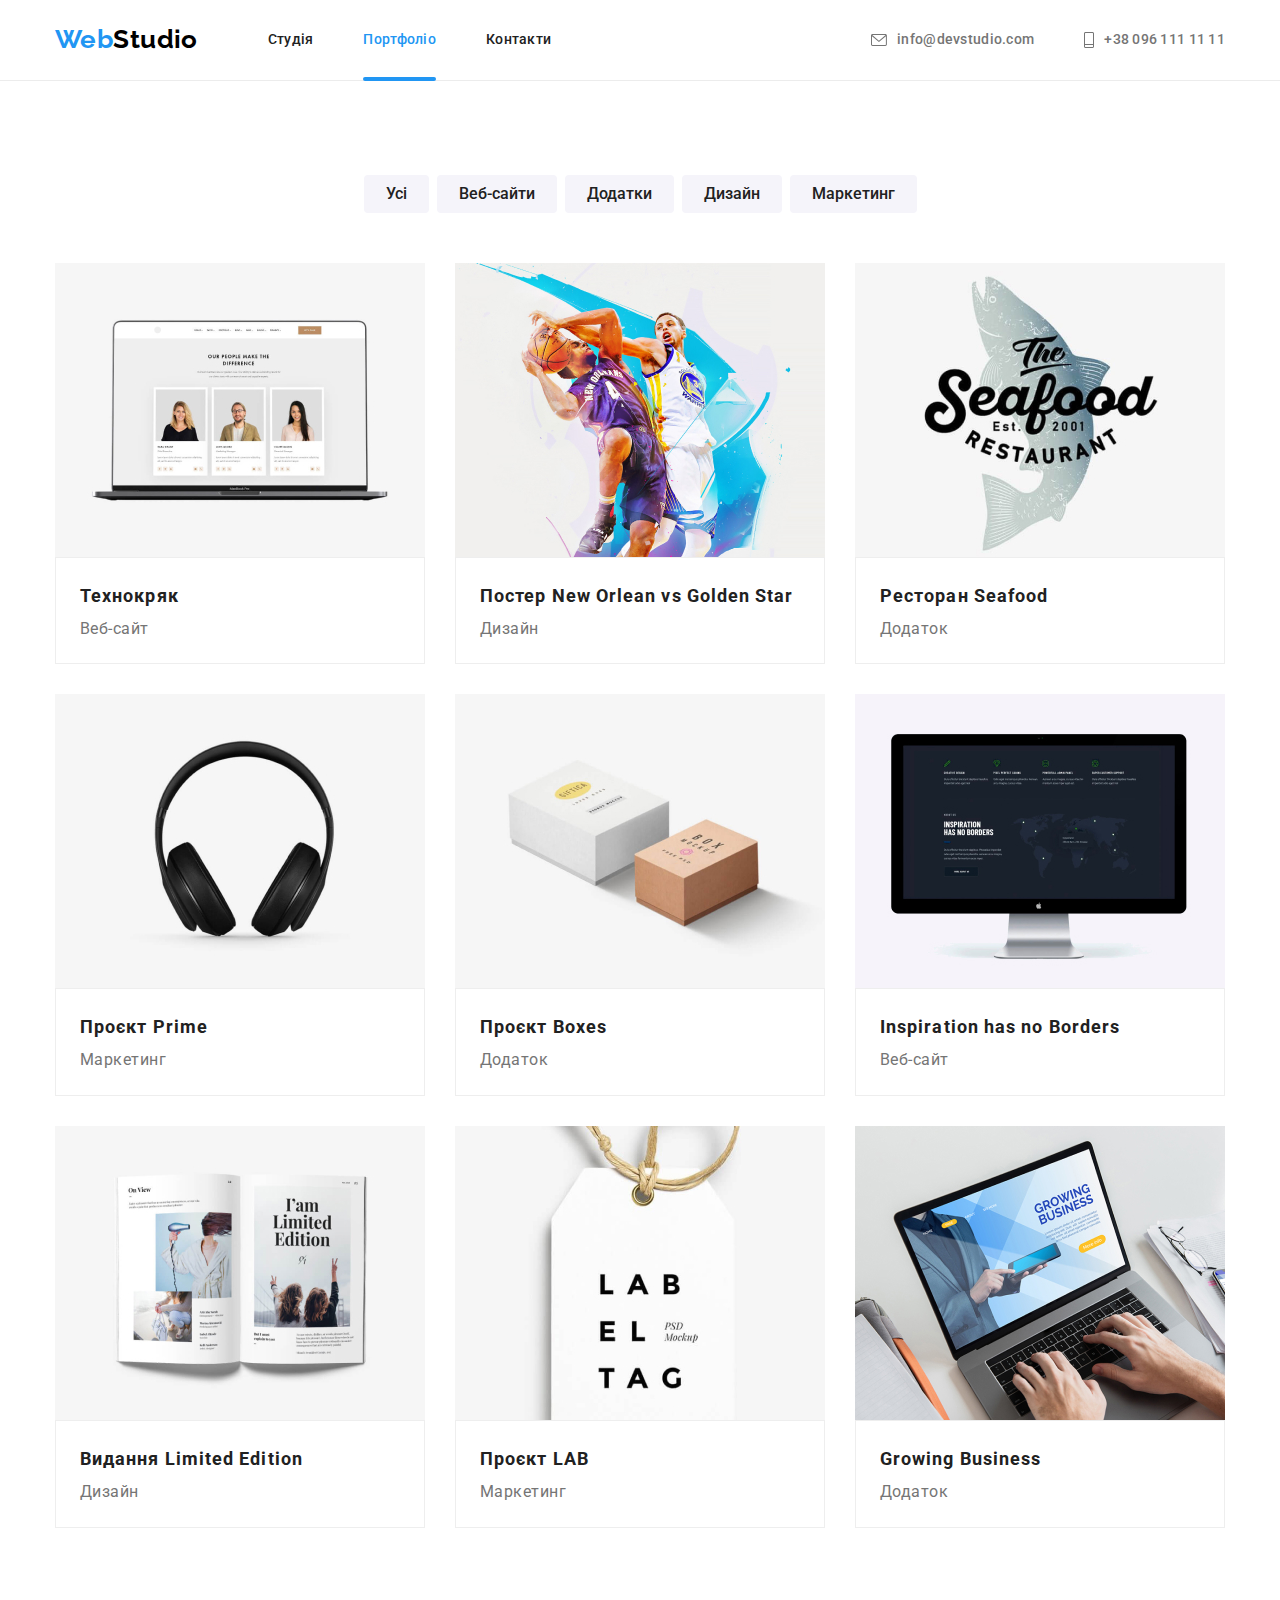
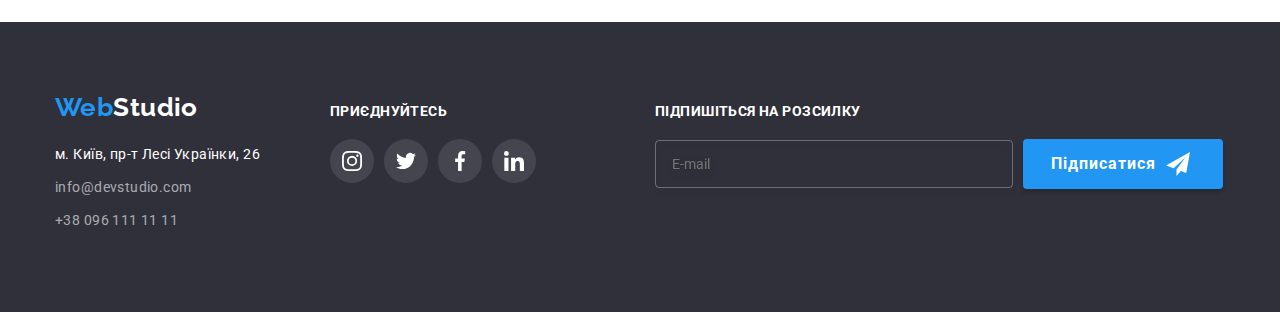
==== commit 14a9c483: "correction" ====
--- a/portfolio.html
+++ b/portfolio.html
@@ -5,10 +5,10 @@
     <meta charset="UTF-8" />
     <meta name="viewport" content="width=device-width, initial-scale=1.0" />
     <title>Document</title>
-     <link rel="stylesheet" href="./css/modern-nolmalize.css">
-    <link rel="stylesheet" href="./css/styles.css">
+     <!-- <link rel="stylesheet" href="./css/modern-nolmalize.css">
+    <link rel="stylesheet" href="./css/styles.css"> -->
 <link href="https://fonts.googleapis.com/css2?family=Raleway:wght@700&family=Roboto:wght@400;500;700;900&display=swap" rel="stylesheet">
-
+<link rel="stylesheet" href="./css/main.css" />
 </head>
 
 <body>
--- a/css/styles.css
+++ b/css/styles.css
@@ -1,16 +1,33 @@
 :root{
+    --font-roboto: Roboto,sans-serif;
+    --font-raleway: Raleway,sans-serif;
+
     --primary-text-color: #757575;
     --title-text-color: #212121;
     --accent-color: #2196F3;
     --primary-white-color: #FFFFFF;
-    --primary-grey-color:#F5F4FA;
     --timing-function: cubic-bezier(0.4, 0, 0.2, 1);
+
+    --footer-link-color: rgba(255, 255, 255, 0.6);
+    --black-color: #000000;
+    --header-border-color: #ECECEC;
+    --port-border-color: #EEEEEE;
+    --icon-color: #AFB1B8;
+    --color-gradient: rgba(47, 48, 58, 0.4);
+    --textarea-placholder-color: rgba(117, 117, 117, 0.5);
+
+    --footer-color: #2F303A;
+    --backdrop-color: rgba(0, 0, 0, 0.2);
+    --card-background: rgba(33, 150, 243, 0.9);
+    --modal-input-color: rgba(33, 33, 33, 0.2);
+    --footer-icon-baground-color: rgba(255, 255, 255, 0.1);
+    --secondary-background-color: #F5F4FA;
 }
 
 body{
     background-color: var(--primary-white-color);
     color: var(--primary-text-color);
-    font-family: Roboto, sans-serif;
+    font-family: var(--font-roboto);
     letter-spacing: .03em;
     font-size: 14px;
     line-height: 1.7;
@@ -25,16 +42,26 @@
     margin: 0;
     padding: 0;
 }
+
+.list {
+    /*клас для зкидання стилля list-none*/
+    list-style: none;
+}
+
+.link {
+    /*link-none*/
+    display: block;
+    text-decoration: none;
+    transition: color 250ms cubic-bezier(0.4, 0, 0.2, 1);
+}
  /* Шапка сайта */
 
-/* .list {
- list-style: none;
-} */
+
 
 .site-nav__iter .site-nav__link {
      display: block;
     text-decoration: none;
-    color: currentColor;
+    color: var(--title-text-color);
     position: relative;
     transition: color 250ms var(--timing-function);
     
@@ -65,7 +92,7 @@
     width: 100%;
  }
 
-.image {
+.img {
      display: block;
  }
 
@@ -77,7 +104,7 @@
 
 .page-header {
     padding: 32px, 0;
-    border-bottom: 1px solid #ECECEC;
+    border-bottom: 1px solid var(--header-border-color);
 }
 
 .header-block {
@@ -93,8 +120,8 @@
     margin-right: 92px;
 }
 .header-logo__logo{
-    color: #000000;
-    font-family: Raleway, sans-serif;
+    color:var(--black-color);
+    font-family: var(--font-raleway);
     font-weight: 700;
     font-size: 26px;
     line-height: 1.2;
@@ -102,13 +129,8 @@
     margin: auto;
 }
 
-.header-logo__colorlogo,
-.footer-logo__colorlogo{
+.header-logo__colorlogo{
     color:#2196F3;
-}
-
-.footer-logo__colorblack{
-    color: var(--primary-white-color);
 }
 
 
@@ -119,6 +141,18 @@
 li{
     list-style-type: none;
     /* забираєм маркери */
+}
+
+.section {
+    padding: 94px 0;
+}
+
+.section__title {
+    color: var(--title-text-color);
+    font-weight: 700;
+    font-size: 36px;
+    line-height: 1.17;
+    text-align: center;
 }
 
 
@@ -229,8 +263,8 @@
 
 
 .hero{
-    background-color: #2F303A;
-    background: linear-gradient(rgba(47, 48, 58, 0.4), rgba(47, 48, 58, 0.4)), url(../images/iconimag/backgroundhero.jpg);
+    background-color: var(--footer-color);
+    background: linear-gradient(var(--color-gradient), var(--color-gradient)), url(../images/iconimag/backgroundhero.jpg);
     background-position: center center;
     background-repeat: no-repeat;
     background-size: cover;
@@ -327,7 +361,7 @@
     margin-bottom: 0;
 }
 
-.sectit-succes__description.{
+.sectit-succes__description{
     width: 270px;
 }
 
@@ -338,7 +372,7 @@
     height: 120px;
     background-repeat: no-repeat;
     background-position: center;
-    background-color: var(--primary-grey-color);
+    background-color: var(--secondary-background-color);
     color: var(--accent-color);
     margin-bottom: 30px;
 
@@ -422,7 +456,7 @@
 /* Comands */
 /* фон */
 .our-team {
-    background-color: var(--primary-grey-color);
+    background-color: var(--secondary-background-color);
 }
 
 /* заголовок великий */
@@ -468,7 +502,7 @@
     background: var(--primary-white-color);
     box-shadow: 0px 1px 3px rgba(0, 0, 0, 0.12),
      0px 1px 1px rgba(0, 0, 0, 0.14),
-      0px 2px 1px rgba(0, 0, 0, 0.2);
+      0px 2px 1px var(--backdrop-color);
     border-radius: 0px 0px 4px 4px;
 }
 
@@ -497,10 +531,6 @@
 }
 
 
-/* .team-icon-item{
-    list-style: none;
-    fill:#AFB1B8;
-} */
 .social__link {
     display: flex;
     justify-content: center;
@@ -510,7 +540,7 @@
     border-radius: 50%;
     text-decoration: none;
     background-color: var(--primary-white-color);
-    fill: #AFB1B8;
+    fill: var(--icon-color);
     transition: fill 250ms var(--timing-function);
 }
 .social__link{
@@ -545,7 +575,7 @@
 }
 
 .customers__title{
-    font-family:Roboto, sans-serif;
+    font-family:var(--font-roboto);
         text-align: center;
         color: var(--title-text-color);
         font-weight:700;
@@ -563,12 +593,12 @@
 .clients__link {
     display: flex;
     list-style: none;
-    fill: #AFB1B8;
+    fill: var(--icon-color);
     width: 170px;
     height: 92px;
     align-items: center;
     justify-content: center;
-    border: 1px solid #AFB1B8;
+    border: 1px solid var(--icon-color);
     border-radius: 4px;
     
 }
@@ -579,7 +609,7 @@
 }
 
 .clients__icon {
-    fill: #AFB1B8;
+    fill: var(--icon-color);
     padding: 7px;
     transition: fill 250ms var(--timing-function);
 }
@@ -602,14 +632,14 @@
 
 .page-footer{
     /* padding: 60px 0; */
-    background-color: #2F303A;
+    background-color: var(--footer-color);
 }
 .page-footer {
     padding: 70px 0;
 }
 
  .page-footer .line {
-     border-bottom: 1px solid #2F303A;
+     border-bottom: 1px solid var(--footer-color);
  }
 
  .footer-block {
@@ -620,8 +650,8 @@
  }
 
  .footer-logo__logo{
-    color: #000000;
-        font-family: Raleway, sans-serif;
+    color: var(--black-color);
+        font-family: var(--font-raleway);
         font-weight: 700;
         font-size: 26px;
         line-height: 1.2;
@@ -629,11 +659,18 @@
         margin: auto;
     }
 
+.footer-logo__colorblack {
+    color: var(--primary-white-color);
+}
+
+.footer-logo__colorlogo {
+    color: #2196F3;
+}
 
 .page-footer .footer-lifo__link,
 .page-footer .footer-lifo__tel,
 .page-footer .footer-lifo__adress{
-    color: rgba(255, 255, 255, 0.6);
+    color: var(--footer-link-color);
     font-size: 14px;
     line-height: 1.7;
     font-style: normal;
@@ -681,23 +718,8 @@
 
 
 
-
-
-/* .footer .footer-social {
-    margin-left: 70px;
-}
-
-
-
-
-.footer {
-    display: flex;
-    flex-direction: column;
-} */
-
-
 .footer-second__title {
-    font-family: 'Roboto';
+    font-family: var(--font-roboto);
     font-weight: 700;
     line-height: 1.1428;
     text-transform: uppercase;
@@ -720,7 +742,7 @@
 
 .footer-link {
     display: flex;
-    background-color: rgba(255, 255, 255, 0.1);
+    background-color:var(--footer-icon-baground-color);
     transition: background-color 250ms var(--timing-function);
 
 }
@@ -733,7 +755,7 @@
     border-radius: 50%;
     text-decoration: none;
     background-color: var(--primary-white-color);
-    fill: #AFB1B8;
+    fill: var(--icon-color);
     transition: fill 250ms var(--timing-function);
 }
 
@@ -742,7 +764,7 @@
 }
 .footer-icon__link {
     display: flex;
-    background-color: rgba(255, 255, 255, 0.1);
+    background-color:var(--footer-icon-baground-color);
     transition: background-color 250ms var(--timing-function);
 }
 
@@ -768,7 +790,7 @@
 }
 
 .box__sending__title {
-    font-family: 'Roboto';
+    font-family: var(--font-roboto);
     font-weight: 700;
     font-size: 14px;
     line-height: 1.1428;
@@ -803,7 +825,7 @@
 }
 
 .footer-form__email::placeholder {
-    font-family: 'Roboto';
+    font-family: var(--font-roboto);
     font-size: 16px;
     line-height: 1.25;
     color: var(--footer-link-color);
@@ -820,7 +842,7 @@
     border-radius: 4px;
     border: none;
     color: var(--primary-white-color);
-    font-family: 'Roboto';
+    font-family: var(--font-roboto);
     font-weight: 700;
     font-size: 16px;
     line-height: 1.88;
@@ -848,7 +870,7 @@
 
 .filter-list__button {
     color: var(--title-text-color);
-    background-color: #F5F4FA;
+    background-color: var(--secondary-background-color);
     cursor: pointer;
     font-weight: 500;
     font-size: 16px;
@@ -933,7 +955,7 @@
 }
 
 .portfolio-card__description{
-    border: 1px solid #EEEEEE;
+    border: 1px solid var(--port-border-color);
 
 }
 
@@ -967,12 +989,12 @@
     left: 0;
 
     width: 100%;
-    height: 100%;
+    /* height: 100%; */
     padding: 63px 24px;
-    background-color:rgba(33, 150, 243, 0.9);
+    background-color:var(--card-background);
      overflow: auto;
     color: var(--primary-white-color);
-    font-family: 'Roboto';
+    font-family: var(--font-roboto);
     font-size: 18px;
     line-height: 1.56;
 
@@ -1002,7 +1024,7 @@
     justify-content: center;
     width: 100%;
     height: 100%;
-    background-color: rgba(0, 0, 0, 0.2);
+    background-color: var(--backdrop-color);
     opacity: 1;
     transition-property: opacity;
     transition-duration: 250ms;
@@ -1024,7 +1046,7 @@
     max-width: 528px;
     max-height: 581px;
     background-color: var(--primary-white-color);
-    box-shadow: 0px 1px 3px rgba(0, 0, 0, 0.12), 0px 1px 1px rgba(0, 0, 0, 0.14), 0px 2px 1px rgba(0, 0, 0, 0.2);
+    box-shadow: 0px 1px 3px rgba(0, 0, 0, 0.12), 0px 1px 1px rgba(0, 0, 0, 0.14), 0px 2px 1px var(--backdrop-color);
     border-radius: 4px;
     padding: 40px;
     width: 100%;
@@ -1044,7 +1066,7 @@
         background: var(--primary-background-color);
         border: 1px solid rgba(0, 0, 0, 0.1);
         border-radius: 50%;
-        transition: border-color: 2000ms var(--timing-function);
+        transition: border-color 2000ms var(--timing-function);
 }
 
 .close-modal__icon{
@@ -1084,7 +1106,7 @@
 }
 
 .group-row__title {
-    font-family: 'Roboto';
+    font-family: var(--font-roboto);
     font-size: 12px;
     line-height: 1.1667;
     letter-spacing: 0.01em;
@@ -1094,7 +1116,7 @@
 
 .group-row__input {
     width: 100%;
-    border: 1px solid rgba(33, 33, 33, 0.2);
+    border: 1px solid var(--modal-input-color);
     border-radius: 4px;
 
     outline: none;
@@ -1111,7 +1133,7 @@
 }
 .close-modal__title{
     text-align: center;
-    font-family: 'Roboto';
+    font-family: var(--font-roboto);
     font-weight: 700;
     font-size: 20px;
     line-height: 1.15;
@@ -1149,7 +1171,7 @@
 
 
 .group-textarea__title{
-    font-family: 'Roboto';
+    font-family: var(--font-roboto);
      font-size: 12px;
      line-height: 1.1667;
      letter-spacing: 0.01em;
@@ -1161,7 +1183,7 @@
     width: 100%;
     min-height: 120px;
     height: 100%;
-    border: 1px solid rgba(33, 33, 33, 0.2);
+    border: 1px solid var(--modal-input-color);
     border-radius: 4px;
     padding: 12px 16px;
     outline: none;
@@ -1171,41 +1193,41 @@
     transition: border-color 250ms cubic-bezier(0.4, 0, 0.2, 1);
 }
 .group-textarea__textarea::-webkit-input-placeholder {
-    font-family: "Roboto";
+    font-family: var(--font-roboto);
     font-size: 12px;
     line-height: 1.66;
     letter-spacing: 0.01em;
-    color: rgba(117, 117, 117, 0.5);
+    color: var(--textarea-placholder-color);
 }
 .group-textarea__textarea::-moz-placeholder {
-    font-family: "Roboto";
+    font-family: var(--font-roboto);
     font-size: 12px;
     line-height: 1.66;
     letter-spacing: 0.01em;
-    color: rgba(117, 117, 117, 0.5);
+    color: var(--textarea-placholder-color);
 }
 
 .group-textarea__textarea:-ms-input-placeholder {
-    font-family: "Roboto";
+    font-family: var(--font-roboto);
     font-size: 12px;
     line-height: 1.66;
     letter-spacing: 0.01em;
-    color: rgba(117, 117, 117, 0.5);
+    color: var(--textarea-placholder-color);
 }
 
 .group-textarea__textarea::-ms-input-placeholder {
-    font-family: "Roboto";
+    font-family: var(--font-roboto);
     font-size: 12px;
     line-height: 1.66;
     letter-spacing: 0.01em;
-    color: rgba(117, 117, 117, 0.5);
+    color: var(--textarea-placholder-color);
 }
 .group-textarea__textarea::placeholder {
-    font-family: 'Roboto';
+    font-family: var(--font-roboto);
     font-size: 12px;
     line-height: 1.66;
     letter-spacing: 0.01em;
-    color:rgba(117, 117, 117, 0.5);
+    color:var(--textarea-placholder-color);
 }
 .group-textarea__textarea:focus,
 .group-textarea__textarea:hover {
@@ -1223,7 +1245,7 @@
 }
 
 .group-checkbox__label {
-    font-family: 'Roboto';
+    font-family: var(--font-roboto);
     font-size: 14px;
     line-height: 1.71;
     color: var(--primary-text-colorr);
@@ -1279,7 +1301,7 @@
 }
 
 .group-button__submit{
-    font-family: 'Roboto';
+    font-family: var(--font-roboto);
     font-weight: 700;
     font-size: 16px;
     line-height: 1.88;
--- a/css/main.css
+++ b/css/main.css
@@ -0,0 +1,1685 @@
+@charset "UTF-8";
+/*! modern-normalize v1.1.0 | MIT License | https://github.com/sindresorhus/modern-normalize */
+/*
+Document
+========
+*/
+/**
+Use a better box model (opinionated).
+*/
+*,
+::before,
+::after {
+  -webkit-box-sizing: border-box;
+          box-sizing: border-box;
+}
+
+/**
+1. Correct the line height in all browsers.
+2. Prevent adjustments of font size after orientation changes in iOS.
+3. Use a more readable tab size (opinionated).
+*/
+html {
+  line-height: 1.15;
+  /* 1 */
+  -webkit-text-size-adjust: 100%;
+  /* 2 */
+  -moz-tab-size: 4;
+  /* 3 */
+  -o-tab-size: 4;
+     tab-size: 4;
+  /* 3 */
+}
+
+/*
+Sections
+========
+*/
+/**
+1. Remove the margin in all browsers.
+2. Improve consistency of default fonts in all browsers. (https://github.com/sindresorhus/modern-normalize/issues/3)
+*/
+body {
+  margin: 0;
+  /* 1 */
+  font-family: system-ui, -apple-system, "Segoe UI", Roboto, Helvetica, Arial, sans-serif, "Apple Color Emoji", "Segoe UI Emoji";
+  /* 2 */
+}
+
+/*
+Grouping content
+================
+*/
+/**
+1. Add the correct height in Firefox.
+2. Correct the inheritance of border color in Firefox. (https://bugzilla.mozilla.org/show_bug.cgi?id=190655)
+*/
+hr {
+  height: 0;
+  /* 1 */
+  color: inherit;
+  /* 2 */
+}
+
+/*
+Text-level semantics
+====================
+*/
+/**
+Add the correct text decoration in Chrome, Edge, and Safari.
+*/
+abbr[title] {
+  -webkit-text-decoration: underline dotted;
+          text-decoration: underline dotted;
+}
+
+/**
+Add the correct font weight in Edge and Safari.
+*/
+b,
+strong {
+  font-weight: bolder;
+}
+
+/**
+1. Improve consistency of default fonts in all browsers. (https://github.com/sindresorhus/modern-normalize/issues/3)
+2. Correct the odd 'em' font sizing in all browsers.
+*/
+code,
+kbd,
+samp,
+pre {
+  font-family: ui-monospace, SFMono-Regular, Consolas, "Liberation Mono", Menlo, monospace;
+  /* 1 */
+  font-size: 1em;
+  /* 2 */
+}
+
+/**
+Add the correct font size in all browsers.
+*/
+small {
+  font-size: 80%;
+}
+
+/**
+Prevent 'sub' and 'sup' elements from affecting the line height in all browsers.
+*/
+sub,
+sup {
+  font-size: 75%;
+  line-height: 0;
+  position: relative;
+  vertical-align: baseline;
+}
+
+sub {
+  bottom: -0.25em;
+}
+
+sup {
+  top: -0.5em;
+}
+
+/*
+Tabular data
+============
+*/
+/**
+1. Remove text indentation from table contents in Chrome and Safari. (https://bugs.chromium.org/p/chromium/issues/detail?id=999088, https://bugs.webkit.org/show_bug.cgi?id=201297)
+2. Correct table border color inheritance in Chrome and Safari. (https://bugs.chromium.org/p/chromium/issues/detail?id=935729, https://bugs.webkit.org/show_bug.cgi?id=195016)
+*/
+table {
+  text-indent: 0;
+  /* 1 */
+  border-color: inherit;
+  /* 2 */
+}
+
+/*
+Forms
+=====
+*/
+/**
+1. Change the font styles in all browsers.
+2. Remove the margin in Firefox and Safari.
+*/
+button,
+input,
+optgroup,
+select,
+textarea {
+  font-family: inherit;
+  /* 1 */
+  font-size: 100%;
+  /* 1 */
+  line-height: 1.15;
+  /* 1 */
+  margin: 0;
+  /* 2 */
+}
+
+/**
+Remove the inheritance of text transform in Edge and Firefox.
+*/
+button,
+select {
+  text-transform: none;
+}
+
+/**
+Correct the inability to style clickable types in iOS and Safari.
+*/
+button,
+[type=button],
+[type=reset],
+[type=submit] {
+  -webkit-appearance: button;
+}
+
+/**
+Remove the inner border and padding in Firefox.
+*/
+::-moz-focus-inner {
+  border-style: none;
+  padding: 0;
+}
+
+/**
+Restore the focus styles unset by the previous rule.
+*/
+:-moz-focusring {
+  outline: 1px dotted ButtonText;
+}
+
+/**
+Remove the additional ':invalid' styles in Firefox.
+See: https://github.com/mozilla/gecko-dev/blob/2f9eacd9d3d995c937b4251a5557d95d494c9be1/layout/style/res/forms.css#L728-L737
+*/
+:-moz-ui-invalid {
+  box-shadow: none;
+}
+
+/**
+Remove the padding so developers are not caught out when they zero out 'fieldset' elements in all browsers.
+*/
+legend {
+  padding: 0;
+}
+
+/**
+Add the correct vertical alignment in Chrome and Firefox.
+*/
+progress {
+  vertical-align: baseline;
+}
+
+/**
+Correct the cursor style of increment and decrement buttons in Safari.
+*/
+::-webkit-inner-spin-button,
+::-webkit-outer-spin-button {
+  height: auto;
+}
+
+/**
+1. Correct the odd appearance in Chrome and Safari.
+2. Correct the outline style in Safari.
+*/
+[type=search] {
+  -webkit-appearance: textfield;
+  /* 1 */
+  outline-offset: -2px;
+  /* 2 */
+}
+
+/**
+Remove the inner padding in Chrome and Safari on macOS.
+*/
+::-webkit-search-decoration {
+  -webkit-appearance: none;
+}
+
+/**
+1. Correct the inability to style clickable types in iOS and Safari.
+2. Change font properties to 'inherit' in Safari.
+*/
+::-webkit-file-upload-button {
+  -webkit-appearance: button;
+  /* 1 */
+  font: inherit;
+  /* 2 */
+}
+
+/*
+Interactive
+===========
+*/
+/*
+Add the correct display in Chrome and Safari.
+*/
+summary {
+  display: list-item;
+}
+
+/*клас для зкидання стилля*/
+h1,
+h2,
+h3,
+h4,
+h5,
+h6,
+ul,
+p {
+  margin: 0;
+  padding: 0;
+}
+
+.visually-hidden {
+  position: absolute;
+  width: 1px;
+  height: 1px;
+  margin: -1px;
+  border: 0;
+  padding: 0;
+  white-space: nowrap;
+  -webkit-clip-path: inset(100%);
+          clip-path: inset(100%);
+  clip: rect(0 0 0 0);
+  overflow: hidden;
+}
+
+.section {
+  padding: 94px 0;
+}
+
+.section__title {
+  color: #212121;
+  font-weight: 700;
+  font-size: 36px;
+  line-height: 1.17;
+  text-align: center;
+}
+
+img {
+  display: block;
+  height: auto;
+  max-width: 100%;
+}
+
+li {
+  list-style-type: none;
+  /* забираєм маркери */
+}
+
+body {
+  background-color: #FFFFFF;
+  color: #757575;
+  font-family: Roboto, sans-serif;
+  letter-spacing: 0.03em;
+  font-size: 14px;
+  line-height: 1.7;
+}
+
+.container {
+  width: 1200px;
+  padding: 0 15px;
+  margin: 0 auto;
+}
+
+.list-none {
+  list-style: none;
+}
+
+.link-none {
+  text-decoration: none;
+}
+
+li {
+  list-style-type: none;
+  /* забираєм маркери */
+}
+
+.page-header {
+  padding: 32px, 0;
+  border-bottom: 1px solid #ECECEC;
+}
+
+.header-block {
+  display: -webkit-box;
+  display: -ms-flexbox;
+  display: flex;
+  -webkit-box-align: center;
+      -ms-flex-align: center;
+          align-items: center;
+}
+
+.header-logo {
+  display: -webkit-box;
+  display: -ms-flexbox;
+  display: flex;
+}
+
+.header-logo__logo {
+  margin-right: 92px;
+}
+
+.header-logo__logo {
+  color: #000000;
+  font-family: Raleway, sans-serif;
+  font-weight: 700;
+  font-size: 26px;
+  line-height: 1.2;
+  text-decoration: none;
+  margin: auto;
+}
+
+.header-logo__colorlogo {
+  color: #2196F3;
+}
+
+.site-nav__iter .site-nav__link {
+  display: block;
+  text-decoration: none;
+  color: #212121;
+  position: relative;
+  -webkit-transition: color 250ms cubic-bezier(0.4, 0, 0.2, 1);
+  transition: color 250ms cubic-bezier(0.4, 0, 0.2, 1);
+}
+
+.site-nav__iter .site-nav__link::after,
+.site-nav__iter .site-nav__link--current::after {
+  content: "";
+  position: absolute;
+  display: block;
+  left: 0;
+  bottom: -1px;
+  height: 4px;
+  border-radius: 2px;
+  background-color: #2196F3;
+  -webkit-transition: width 250ms cubic-bezier(0.4, 0, 0.2, 1);
+  transition: width 250ms cubic-bezier(0.4, 0, 0.2, 1);
+  width: 0;
+}
+
+.site-nav__iter .site-nav__link::after {
+  width: 0;
+}
+
+.site-nav__iter .site-nav__link:hover::after,
+.site-nav__iter .site-nav__link:focus::after,
+.site-nav__iter .site-nav__link--current::after {
+  width: 100%;
+}
+
+.section {
+  padding: 94px 0;
+}
+
+.section__title {
+  color: #212121;
+  font-weight: 700;
+  font-size: 36px;
+  line-height: 1.17;
+  text-align: center;
+}
+
+.site-nav {
+  display: -webkit-box;
+  display: -ms-flexbox;
+  display: flex;
+  -webkit-box-align: center;
+      -ms-flex-align: center;
+          align-items: center;
+}
+
+.site-nav__list {
+  display: -webkit-box;
+  display: -ms-flexbox;
+  display: flex;
+  margin-left: 70px;
+}
+
+.site-nav__iter + .site-nav__iter {
+  margin-left: 50px;
+}
+
+.site-nav__iter,
+.auth-nav__iter {
+  display: block;
+}
+
+.site-nav__link {
+  color: #212121;
+  font-weight: 500;
+  font-size: 14px;
+  line-height: 1.14;
+  letter-spacing: 0.02em;
+  text-decoration: none;
+  display: inline-block;
+  padding: 32px 0;
+  -webkit-transition: color 250ms cubic-bezier(0.4, 0, 0.2, 1);
+  transition: color 250ms cubic-bezier(0.4, 0, 0.2, 1);
+}
+
+.site-nav__link:hover,
+.site-nav__link:focus {
+  color: #2196F3;
+}
+
+.site-nav__iter .site-nav__link--current {
+  color: #2196F3;
+}
+
+.auth-nav__tel {
+  color: #757575;
+  font-weight: 500;
+  letter-spacing: 0.02em;
+  font-size: 14px;
+  line-height: 1.14;
+  text-decoration: none;
+  -webkit-transition: color 250ms cubic-bezier(0.4, 0, 0.2, 1);
+  transition: color 250ms cubic-bezier(0.4, 0, 0.2, 1);
+}
+
+.auth-nav__mail {
+  color: #757575;
+  font-weight: 500;
+  letter-spacing: 0.02em;
+  font-size: 14px;
+  line-height: 1.14;
+  text-decoration: none;
+  -webkit-transition: color 250ms cubic-bezier(0.4, 0, 0.2, 1);
+  transition: color 250ms cubic-bezier(0.4, 0, 0.2, 1);
+}
+
+.auth-nav__tel:hover,
+.auth-nav__tel:focus {
+  color: #2196F3;
+}
+
+.auth-nav__mail:hover,
+.auth-nav__mail:focus {
+  color: #2196F3;
+}
+
+.auth-nav__list {
+  display: -webkit-box;
+  display: -ms-flexbox;
+  display: flex;
+  margin-left: auto;
+}
+
+.auth-nav__iter + .auth-nav__iter {
+  margin-left: 50px;
+}
+
+.auth-nav__mail,
+.auth-nav__tel {
+  color: #757575;
+  font-weight: 500;
+  letter-spacing: 0.02em;
+  text-decoration: none;
+  display: -webkit-box;
+  display: -ms-flexbox;
+  display: flex;
+  -webkit-box-align: center;
+      -ms-flex-align: center;
+          align-items: center;
+}
+
+.auth-nav__icon {
+  margin-right: 10px;
+  fill: currentColor;
+}
+
+.auth-nav__phone {
+  margin-right: 10px;
+  fill: currentColor;
+}
+
+.hero {
+  background-color: #2F303A;
+  background: -webkit-gradient(linear, left top, left bottom, from(rgba(47, 48, 58, 0.4)), to(rgba(47, 48, 58, 0.4))), url(../images/iconimag/backgroundhero.jpg);
+  background: linear-gradient(rgba(47, 48, 58, 0.4), rgba(47, 48, 58, 0.4)), url(../images/iconimag/backgroundhero.jpg);
+  background-position: center center;
+  background-repeat: no-repeat;
+  background-size: cover;
+  max-width: 1600px;
+  margin: 0 auto;
+}
+
+.hero__block {
+  padding: 200px;
+}
+
+.hero__title {
+  color: #FFFFFF;
+  font-weight: 900;
+  font-size: 44px;
+  line-height: 1.36;
+  text-align: center;
+  letter-spacing: 0.06em;
+  text-transform: uppercase;
+}
+
+.hero__wrapper {
+  display: -webkit-box;
+  display: -ms-flexbox;
+  display: flex;
+  -webkit-box-pack: center;
+      -ms-flex-pack: center;
+          justify-content: center;
+}
+
+.hero__button {
+  color: #FFFFFF;
+  background-color: #2196F3;
+  font-weight: 700;
+  font-size: 16px;
+  line-height: 1.88;
+  text-align: center;
+  letter-spacing: 0.06em;
+  -webkit-box-shadow: 0px 4px 4px rgba(0, 0, 0, 0.15);
+          box-shadow: 0px 4px 4px rgba(0, 0, 0, 0.15);
+  border-radius: 4px;
+  border: none;
+  padding: 10px 32px;
+  margin-top: 30px;
+}
+
+.hero__button:hover,
+.hero__button:focus {
+  background-color: #188CE8;
+}
+
+.components {
+  padding: 94px 0;
+}
+
+.components p {
+  margin-top: 0;
+  margin-bottom: 0;
+}
+
+.components__title--centered,
+.feature__title--centered,
+.comands__title--centered {
+  text-align: center;
+}
+
+.components__title {
+  color: #212121;
+  font-weight: 700;
+  font-size: 14px;
+  line-height: 1.14;
+  margin-top: 0;
+  margin-bottom: 0;
+  display: none;
+}
+
+.sectit-succes {
+  display: -webkit-box;
+  display: -ms-flexbox;
+  display: flex;
+  margin: 0 auto;
+  padding: 0 15px;
+}
+.sectit-succes__title {
+  color: #212121;
+  font-weight: 700;
+  font-size: 14px;
+  line-height: 1.14;
+  margin-top: 0;
+  margin-bottom: 10px;
+}
+.sectit-succes__tito {
+  margin-right: 30px;
+}
+.sectit-succes__tito:last-child {
+  margin-right: 0;
+}
+.sectit-succes__description {
+  width: 270px;
+}
+.sectit-succes__tito::before {
+  display: block;
+  content: "";
+  height: 120px;
+  background-repeat: no-repeat;
+  background-position: center;
+  background-color: #F5F4FA;
+  color: #2196F3;
+  margin-bottom: 30px;
+}
+.sectit-succes__tito:nth-child(1)::before {
+  background-image: url("../images/iconimag/icon-uvagadodetel.svg");
+}
+.sectit-succes__tito:nth-child(2)::before {
+  background-image: url("../images/iconimag/icon-punktyaln.svg");
+}
+.sectit-succes__tito:nth-child(3)::before {
+  background-image: url("../images/iconimag/icon-planyvan.svg");
+}
+.sectit-succes__tito:nth-child(4)::before {
+  background-image: url("../images/iconimag/icon-sychasni.svg");
+}
+
+.our-team {
+  background-color: #F5F4FA;
+}
+
+/* заголовок великий */
+.comands__title {
+  color: #212121;
+  font-weight: 700;
+  font-size: 36px;
+  line-height: 1.17;
+  margin-bottom: 50px;
+}
+
+.comands .container {
+  padding: 94px 0;
+}
+
+/* им'я та прізвище */
+.comands .team-card__title {
+  color: #212121;
+  font-weight: 500;
+  font-size: 16px;
+  line-height: 1.187;
+  text-align: center;
+}
+
+/* текст */
+.team-card p {
+  font-size: 16px;
+  line-height: 1.19;
+  text-align: center;
+}
+
+.team-list {
+  display: -webkit-box;
+  display: -ms-flexbox;
+  display: flex;
+  -webkit-column-gap: 30px;
+     -moz-column-gap: 30px;
+          column-gap: 30px;
+  -webkit-box-pack: center;
+      -ms-flex-pack: center;
+          justify-content: center;
+}
+
+.team-card {
+  background: #FFFFFF;
+  -webkit-box-shadow: 0px 1px 3px rgba(0, 0, 0, 0.12), 0px 1px 1px rgba(0, 0, 0, 0.14), 0px 2px 1px rgba(0, 0, 0, 0.2);
+          box-shadow: 0px 1px 3px rgba(0, 0, 0, 0.12), 0px 1px 1px rgba(0, 0, 0, 0.14), 0px 2px 1px rgba(0, 0, 0, 0.2);
+  border-radius: 0px 0px 4px 4px;
+}
+
+.team-card__content {
+  padding: 30px 0;
+}
+
+.team-card__title {
+  margin-bottom: 10px;
+}
+
+.team-card__content .team-card__title {
+  margin-bottom: 10px;
+}
+
+/* Спрайт команда */
+.team-card__content .team-card__text {
+  margin-bottom: 16px;
+}
+
+.social {
+  display: -webkit-box;
+  display: -ms-flexbox;
+  display: flex;
+  width: 206px;
+  height: 44px;
+  -webkit-column-gap: 10px;
+     -moz-column-gap: 10px;
+          column-gap: 10px;
+  margin: auto;
+}
+
+.social__link {
+  display: -webkit-box;
+  display: -ms-flexbox;
+  display: flex;
+  -webkit-box-pack: center;
+      -ms-flex-pack: center;
+          justify-content: center;
+  -webkit-box-align: center;
+      -ms-flex-align: center;
+          align-items: center;
+  width: 44px;
+  height: 44px;
+  border-radius: 50%;
+  text-decoration: none;
+  background-color: #FFFFFF;
+  fill: #AFB1B8;
+  -webkit-transition: fill 250ms cubic-bezier(0.4, 0, 0.2, 1);
+  transition: fill 250ms cubic-bezier(0.4, 0, 0.2, 1);
+}
+
+.social__link {
+  -webkit-transition: background-color 250ms cubic-bezier(0.4, 0, 0.2, 1);
+  transition: background-color 250ms cubic-bezier(0.4, 0, 0.2, 1);
+}
+
+.social__link:hover,
+.social__link:focus {
+  fill: #FFFFFF;
+  background-color: #2196F3;
+}
+
+.social__icon:hover,
+.social__icon:focus {
+  fill: #FFFFFF;
+}
+
+.feature {
+  padding-bottom: 94px;
+}
+
+.feature__title {
+  color: #212121;
+  font-weight: 700;
+  font-size: 36px;
+  line-height: 1.17;
+  margin-top: 0;
+  margin-bottom: 50px;
+}
+
+.work-list {
+  margin: 0;
+  /* display: flex;
+  margin: 0 auto;
+  padding: 0 15px; */
+  display: -webkit-inline-box;
+  display: -ms-inline-flexbox;
+  display: inline-flex;
+  -webkit-column-gap: 30px;
+     -moz-column-gap: 30px;
+          column-gap: 30px;
+}
+
+/* .feat .featli{
+    margin-right: 30px;
+} */
+.work-list__item:last-child {
+  margin-right: 0;
+}
+
+.work-list__featimg {
+  display: block;
+}
+
+.work-list__item {
+  position: relative;
+  width: 370px;
+  overflow: hidden;
+}
+
+.work-list__hidden {
+  position: absolute;
+  bottom: 0;
+  left: 0;
+  width: 100%;
+  padding: 27px 10px;
+  color: #FFFFFF;
+  font-weight: 700;
+  text-align: center;
+  line-height: 1.1428;
+  text-transform: uppercase;
+  background-color: rgba(47, 48, 58, 0.8);
+  opacity: 1;
+}
+
+.main {
+  padding: 94px 0 94px 0;
+}
+
+.portfolio__hidden {
+  display: none;
+}
+
+.filter-list__button {
+  color: #212121;
+  background-color: #F5F4FA;
+  cursor: pointer;
+  font-weight: 500;
+  font-size: 16px;
+  line-height: 1.6;
+  padding: 6px 22px;
+  border: none;
+  border-radius: 4px;
+  font-family: inherit;
+  -webkit-transition: background-color 250ms cubic-bezier(0.4, 0, 0.2, 1), color 250ms cubic-bezier(0.4, 0, 0.2, 1), -webkit-box-shadow 250ms cubic-bezier(0.4, 0, 0.2, 1);
+  transition: background-color 250ms cubic-bezier(0.4, 0, 0.2, 1), color 250ms cubic-bezier(0.4, 0, 0.2, 1), -webkit-box-shadow 250ms cubic-bezier(0.4, 0, 0.2, 1);
+  transition: background-color 250ms cubic-bezier(0.4, 0, 0.2, 1), color 250ms cubic-bezier(0.4, 0, 0.2, 1), box-shadow 250ms cubic-bezier(0.4, 0, 0.2, 1);
+  transition: background-color 250ms cubic-bezier(0.4, 0, 0.2, 1), color 250ms cubic-bezier(0.4, 0, 0.2, 1), box-shadow 250ms cubic-bezier(0.4, 0, 0.2, 1), -webkit-box-shadow 250ms cubic-bezier(0.4, 0, 0.2, 1);
+}
+
+.filter-list__button:hover,
+.filter-list__button:focus {
+  color: #FFFFFF;
+  -webkit-box-shadow: 0px 3px 1px rgba(0, 0, 0, 0.1), 0px 1px 2px rgba(0, 0, 0, 0.08), 0px 2px 2px rgba(0, 0, 0, 0.12);
+          box-shadow: 0px 3px 1px rgba(0, 0, 0, 0.1), 0px 1px 2px rgba(0, 0, 0, 0.08), 0px 2px 2px rgba(0, 0, 0, 0.12);
+  background-color: #2196F3;
+  cursor: pointer;
+}
+
+.filter-list__item {
+  -webkit-box-shadow: none;
+          box-shadow: none;
+}
+
+.filter-list {
+  display: -webkit-box;
+  display: -ms-flexbox;
+  display: flex;
+  -webkit-box-pack: center;
+      -ms-flex-pack: center;
+          justify-content: center;
+  -webkit-column-gap: 8px;
+     -moz-column-gap: 8px;
+          column-gap: 8px;
+  margin-bottom: 50px;
+}
+
+.potfolio-card__examples {
+  color: #212121;
+  font-weight: 700;
+  font-size: 18px;
+  line-height: 2;
+  letter-spacing: 0.06em;
+}
+
+.potfolio-card__hidden {
+  color: #757575;
+  font-size: 16px;
+  line-height: 1.87;
+  letter-spacing: 0.03em;
+}
+
+.portfolio-card .potfolio-card__hidden:hover,
+.portfolio-card .potfolio-card__hidden:focus {
+  color: #2196F3;
+}
+
+.portfolio-card .portfolio-card__form {
+  text-decoration: none;
+}
+
+.portfolio-card {
+  display: -webkit-box;
+  display: -ms-flexbox;
+  display: flex;
+  -ms-flex-wrap: wrap;
+      flex-wrap: wrap;
+  -webkit-box-pack: center;
+      -ms-flex-pack: center;
+          justify-content: center;
+  gap: 30px;
+}
+
+.portfolio-card__description {
+  width: 370px;
+  padding: 20px 24px;
+}
+
+.portfolio-card {
+  display: -webkit-box;
+  display: -ms-flexbox;
+  display: flex;
+  -ms-flex-wrap: wrap;
+      flex-wrap: wrap;
+  -webkit-box-pack: center;
+      -ms-flex-pack: center;
+          justify-content: center;
+  gap: 30px;
+}
+
+.portfolio-card__description {
+  border: 1px solid #EEEEEE;
+}
+
+.potfolio-card__img {
+  display: block;
+}
+
+.portfolio-card__works {
+  background: #FFFFFF;
+}
+
+.portfolio-card__works:hover,
+.portfolio-card__works:focus {
+  -webkit-box-shadow: 0px 1px 1px rgba(0, 0, 0, 0.12), 0px 4px 4px rgba(0, 0, 0, 0.06), 1px 4px 6px rgba(0, 0, 0, 0.16);
+          box-shadow: 0px 1px 1px rgba(0, 0, 0, 0.12), 0px 4px 4px rgba(0, 0, 0, 0.06), 1px 4px 6px rgba(0, 0, 0, 0.16);
+  -webkit-transition-duration: 250ms;
+          transition-duration: 250ms;
+  -webkit-transition-timing-function: cubic-bezier(0.4, 0, 0.2, 1);
+          transition-timing-function: cubic-bezier(0.4, 0, 0.2, 1);
+}
+
+.potfolio-card__box {
+  position: relative;
+  overflow: hidden;
+}
+
+.potfolio-card__text {
+  display: inline-block;
+  content: "";
+  position: absolute;
+  top: 0;
+  left: 0;
+  width: 100%;
+  /* height: 100%; */
+  padding: 63px 24px;
+  background-color: rgba(33, 150, 243, 0.9);
+  overflow: auto;
+  color: #FFFFFF;
+  font-family: Roboto, sans-serif;
+  font-size: 18px;
+  line-height: 1.56;
+  -webkit-transform: translateY(100%);
+          transform: translateY(100%);
+  -webkit-transition: -webkit-transform 250ms cubic-bezier(0.4, 0, 0.2, 1);
+  transition: -webkit-transform 250ms cubic-bezier(0.4, 0, 0.2, 1);
+  transition: transform 250ms cubic-bezier(0.4, 0, 0.2, 1);
+  transition: transform 250ms cubic-bezier(0.4, 0, 0.2, 1), -webkit-transform 250ms cubic-bezier(0.4, 0, 0.2, 1);
+}
+
+.portfolio-card__works a:hover .potfolio-card__text {
+  -webkit-transform: translateY(0);
+          transform: translateY(0);
+}
+
+.portfolio-card__works a:focus .potfolio-card__text {
+  -webkit-transform: translateY(0);
+          transform: translateY(0);
+}
+
+.customers {
+  padding: 94px 0;
+}
+
+.customers__title {
+  font-family: Roboto, sans-serif;
+  text-align: center;
+  color: #212121;
+  font-weight: 700;
+  letter-spacing: 0.03em;
+  font-size: 36px;
+  line-height: 1.16;
+  padding-bottom: 50px;
+}
+
+.clients {
+  display: -webkit-box;
+  display: -ms-flexbox;
+  display: flex;
+  -ms-flex-wrap: wrap;
+      flex-wrap: wrap;
+  -webkit-column-gap: 30px;
+     -moz-column-gap: 30px;
+          column-gap: 30px;
+}
+
+.clients__link {
+  display: -webkit-box;
+  display: -ms-flexbox;
+  display: flex;
+  list-style: none;
+  fill: #AFB1B8;
+  width: 170px;
+  height: 92px;
+  -webkit-box-align: center;
+      -ms-flex-align: center;
+          align-items: center;
+  -webkit-box-pack: center;
+      -ms-flex-pack: center;
+          justify-content: center;
+  border: 1px solid #AFB1B8;
+  border-radius: 4px;
+}
+
+.clients__link {
+  display: -webkit-box;
+  display: -ms-flexbox;
+  display: flex;
+  color: inherit;
+  text-decoration: none;
+}
+
+.clients__icon {
+  fill: #AFB1B8;
+  padding: 7px;
+  -webkit-transition: fill 250ms cubic-bezier(0.4, 0, 0.2, 1);
+  transition: fill 250ms cubic-bezier(0.4, 0, 0.2, 1);
+}
+
+.clients__link:hover,
+.clients__link:focus {
+  border-color: #2196F3;
+}
+
+.clients__link:hover .clients__icon,
+.clients__link:focus .clients__icon {
+  fill: #2196F3;
+}
+
+.page-footer {
+  /* padding: 60px 0; */
+  background-color: #2F303A;
+}
+
+.page-footer {
+  padding: 70px 0;
+}
+
+.page-footer .line {
+  border-bottom: 1px solid #2F303A;
+}
+
+.footer-block {
+  display: -webkit-box;
+  display: -ms-flexbox;
+  display: flex;
+  /* padding: 70px 0; */
+  gap: 70px;
+  -webkit-box-align: baseline;
+      -ms-flex-align: baseline;
+          align-items: baseline;
+}
+
+.footer-logo__logo {
+  color: #000000;
+  font-family: Raleway, sans-serif;
+  font-weight: 700;
+  font-size: 26px;
+  line-height: 1.2;
+  text-decoration: none;
+  margin: auto;
+}
+
+.footer-logo__colorblack {
+  color: #FFFFFF;
+}
+
+.footer-logo__colorlogo {
+  color: #2196F3;
+}
+
+.page-footer .footer-lifo__link,
+.page-footer .footer-lifo__tel,
+.page-footer .footer-lifo__adress {
+  color: rgba(255, 255, 255, 0.6);
+  font-size: 14px;
+  line-height: 1.7;
+  font-style: normal;
+  text-decoration: none;
+  -webkit-transition: color 250ms cubic-bezier(0.4, 0, 0.2, 1);
+  transition: color 250ms cubic-bezier(0.4, 0, 0.2, 1);
+}
+
+.page-footer .footer-lifo__link:hover,
+.page-footer .footer-lifo__link:focus {
+  color: #2196F3;
+}
+
+.page-footer .footer-lifo__tel:hover,
+.page-footer .footer-lifo__tel:focus {
+  color: #2196F3;
+}
+
+.footer-lifo .footer-lifo__adress {
+  color: #FFFFFF;
+  font-style: normal;
+  text-decoration: none;
+  -webkit-transition: color 250ms cubic-bezier(0.4, 0, 0.2, 1);
+  transition: color 250ms cubic-bezier(0.4, 0, 0.2, 1);
+}
+
+.footer-lifo .footer-lifo__adress:hover,
+.footer-lifo .footer-lifo__adress:focus {
+  color: #2196F3;
+}
+
+.footer-block .footer-logo__logo {
+  display: block;
+  margin-bottom: 20px;
+}
+
+.footer-lifo__contact {
+  margin-bottom: 9px;
+}
+
+.footer-lifo__contact .footer-lifo__tel {
+  margin-bottom: 0px;
+}
+
+.footer-second__title {
+  font-family: Roboto, sans-serif;
+  font-weight: 700;
+  line-height: 1.1428;
+  text-transform: uppercase;
+  color: #FFFFFF;
+  margin-bottom: 20px;
+}
+
+.footer-icon {
+  list-style: none;
+  display: -webkit-box;
+  display: -ms-flexbox;
+  display: flex;
+  -ms-flex-wrap: wrap;
+      flex-wrap: wrap;
+  -webkit-column-gap: 10px;
+     -moz-column-gap: 10px;
+          column-gap: 10px;
+}
+
+.footer-icon__link .footer-icon__iter {
+  fill: #FFFFFF;
+}
+
+.footer-link {
+  display: -webkit-box;
+  display: -ms-flexbox;
+  display: flex;
+  background-color: rgba(255, 255, 255, 0.1);
+  -webkit-transition: background-color 250ms cubic-bezier(0.4, 0, 0.2, 1);
+  transition: background-color 250ms cubic-bezier(0.4, 0, 0.2, 1);
+}
+
+.footer-icon__link {
+  display: -webkit-box;
+  display: -ms-flexbox;
+  display: flex;
+  -webkit-box-pack: center;
+      -ms-flex-pack: center;
+          justify-content: center;
+  -webkit-box-align: center;
+      -ms-flex-align: center;
+          align-items: center;
+  width: 44px;
+  height: 44px;
+  border-radius: 50%;
+  text-decoration: none;
+  background-color: #FFFFFF;
+  fill: var(--icon-color);
+  -webkit-transition: fill 250ms cubic-bezier(0.4, 0, 0.2, 1);
+  transition: fill 250ms cubic-bezier(0.4, 0, 0.2, 1);
+}
+
+.footer-icon__link {
+  -webkit-transition: background-color 250ms cubic-bezier(0.4, 0, 0.2, 1);
+  transition: background-color 250ms cubic-bezier(0.4, 0, 0.2, 1);
+}
+
+.footer-icon__link {
+  display: -webkit-box;
+  display: -ms-flexbox;
+  display: flex;
+  background-color: rgba(255, 255, 255, 0.1);
+  -webkit-transition: background-color 250ms cubic-bezier(0.4, 0, 0.2, 1);
+  transition: background-color 250ms cubic-bezier(0.4, 0, 0.2, 1);
+}
+
+.footer-icon__link:hover,
+.footer-icon__link:focus {
+  fill: #FFFFFF;
+  background-color: #2196F3;
+}
+
+.footer-icon__link:hover,
+.footer-icon__link:focus {
+  background-color: #2196F3;
+}
+
+.box__sending {
+  margin-left: auto;
+  max-width: 570px;
+  width: 100%;
+}
+
+.box__sending__title {
+  font-family: Roboto, sans-serif;
+  font-weight: 700;
+  font-size: 14px;
+  line-height: 1.1428;
+  text-transform: uppercase;
+  color: #FFFFFF;
+  margin-bottom: 20px;
+}
+
+.footer-form {
+  display: -webkit-box;
+  display: -ms-flexbox;
+  display: flex;
+  gap: 10px;
+  width: 100%;
+  -webkit-box-align: center;
+      -ms-flex-align: center;
+          align-items: center;
+}
+
+.footer-form__email {
+  /*щоб розтягнути на ширину в макеті*/
+  display: block;
+  width: 100%;
+  max-width: 358px;
+}
+
+.footer-form__email input {
+  padding: 15px 16px;
+  background-color: transparent;
+  border: 1px solid rgba(255, 255, 255, 0.3);
+  -webkit-filter: drop-shadow(0px 4px 4px rgba(0, 0, 0, 0.15));
+          filter: drop-shadow(0px 4px 4px rgba(0, 0, 0, 0.15));
+  border-radius: 4px;
+  outline: none;
+  width: 100%;
+  color: #FFFFFF;
+}
+
+.footer-form__email::-webkit-input-placeholder {
+  font-family: Roboto, sans-serif;
+  font-size: 16px;
+  line-height: 1.25;
+  color: rgba(255, 255, 255, 0.6);
+}
+
+.footer-form__email::-moz-placeholder {
+  font-family: Roboto, sans-serif;
+  font-size: 16px;
+  line-height: 1.25;
+  color: rgba(255, 255, 255, 0.6);
+}
+
+.footer-form__email:-ms-input-placeholder {
+  font-family: Roboto, sans-serif;
+  font-size: 16px;
+  line-height: 1.25;
+  color: rgba(255, 255, 255, 0.6);
+}
+
+.footer-form__email::-ms-input-placeholder {
+  font-family: Roboto, sans-serif;
+  font-size: 16px;
+  line-height: 1.25;
+  color: rgba(255, 255, 255, 0.6);
+}
+
+.footer-form__email::placeholder {
+  font-family: Roboto, sans-serif;
+  font-size: 16px;
+  line-height: 1.25;
+  color: rgba(255, 255, 255, 0.6);
+}
+
+.footer-button {
+  display: -webkit-box;
+  display: -ms-flexbox;
+  display: flex;
+  -webkit-box-align: center;
+      -ms-flex-align: center;
+          align-items: center;
+  gap: 10px;
+  padding: 10px 28px;
+  min-width: 200px;
+  background-color: #2196F3;
+  -webkit-box-shadow: 0px 4px 4px rgba(0, 0, 0, 0.15);
+          box-shadow: 0px 4px 4px rgba(0, 0, 0, 0.15);
+  border-radius: 4px;
+  border: none;
+  color: #FFFFFF;
+  font-family: Roboto, sans-serif;
+  font-weight: 700;
+  font-size: 16px;
+  line-height: 1.88;
+  letter-spacing: 0.06em;
+  cursor: pointer;
+}
+
+.footer-button__send {
+  fill: #FFFFFF;
+}
+
+.backdrop {
+  display: none;
+  z-index: 777;
+  position: fixed;
+  left: 0;
+  top: 0;
+  display: -webkit-box;
+  display: -ms-flexbox;
+  display: flex;
+  -webkit-box-align: center;
+      -ms-flex-align: center;
+          align-items: center;
+  -webkit-box-pack: center;
+      -ms-flex-pack: center;
+          justify-content: center;
+  width: 100%;
+  height: 100%;
+  background-color: rgba(0, 0, 0, 0.2);
+  opacity: 1;
+  -webkit-transition-property: opacity;
+  transition-property: opacity;
+  -webkit-transition-duration: 250ms;
+          transition-duration: 250ms;
+  -webkit-transition-timing-function: cubic-bezier(0.4, 0, 0.2, 1);
+          transition-timing-function: cubic-bezier(0.4, 0, 0.2, 1);
+}
+
+.backdrop.is-hidden {
+  /* visibility: hidden; */
+  opacity: 0;
+  pointer-events: none;
+  /* transform: scale(0.8); */
+  -webkit-transition: 250ms;
+  transition: 250ms;
+}
+
+.backdrop__modal {
+  max-width: 528px;
+  max-height: 581px;
+  background-color: #FFFFFF;
+  -webkit-box-shadow: 0px 1px 3px rgba(0, 0, 0, 0.12), 0px 1px 1px rgba(0, 0, 0, 0.14), 0px 2px 1px var(--backdrop-color);
+          box-shadow: 0px 1px 3px rgba(0, 0, 0, 0.12), 0px 1px 1px rgba(0, 0, 0, 0.14), 0px 2px 1px var(--backdrop-color);
+  border-radius: 4px;
+  padding: 40px;
+  width: 100%;
+  height: 100%;
+  overflow: visible;
+  position: relative;
+  -webkit-transition-timing-function: 250ms cubic-bezier(0.4, 0, 0.2, 1);
+          transition-timing-function: 250ms cubic-bezier(0.4, 0, 0.2, 1);
+}
+
+.close-modal {
+  position: absolute;
+  top: 8px;
+  right: 8px;
+  width: 30px;
+  height: 30px;
+  background: #FFFFFF;
+  border: 1px solid rgba(0, 0, 0, 0.1);
+  border-radius: 50%;
+  -webkit-transition: border-color 2000ms cubic-bezier(0.4, 0, 0.2, 1);
+  transition: border-color 2000ms cubic-bezier(0.4, 0, 0.2, 1);
+}
+
+.close-modal__icon {
+  position: absolute;
+  top: 50%;
+  left: 50%;
+  -webkit-transform: translate(-50%, -50%);
+          transform: translate(-50%, -50%);
+  -webkit-transition: fill 250ms cubic-bezier(0.4, 0, 0.2, 1);
+  transition: fill 250ms cubic-bezier(0.4, 0, 0.2, 1);
+  fill: #000000;
+}
+
+.close-modal:hover .close-modal__icon,
+.close-modal:focus .close-modal__icon {
+  fill: #2196F3;
+}
+
+.close-modal:hover,
+.close-modal:focus {
+  border-color: #2196F3;
+}
+
+.modal-form {
+  /* max-width: 448px; */
+  width: 100%;
+}
+
+.group-row {
+  width: 100%;
+}
+
+.group-row:not(:last-child) {
+  margin-bottom: 10px;
+}
+
+.group-row__title:not(:last-child) {
+  display: block;
+  margin-bottom: 4px;
+}
+
+.group-row__title {
+  font-family: Roboto, sans-serif;
+  font-size: 12px;
+  line-height: 1.1667;
+  letter-spacing: 0.01em;
+  color: #757575;
+  /* margin: 12px; */
+}
+
+.group-row__input {
+  width: 100%;
+  border: 1px solid rgba(33, 33, 33, 0.2);
+  border-radius: 4px;
+  outline: none;
+  min-height: 40px;
+  height: 100%;
+  padding: 12px 15px 12px 42px;
+  -webkit-transition: border-color 250ms cubic-bezier(0.4, 0, 0.2, 1);
+  transition: border-color 250ms cubic-bezier(0.4, 0, 0.2, 1);
+  cursor: pointer;
+  margin: 0 0;
+}
+
+.group-row__modal {
+  position: relative;
+  margin: 0;
+}
+
+.close-modal__title {
+  text-align: center;
+  font-family: Roboto, sans-serif;
+  font-weight: 700;
+  font-size: 20px;
+  line-height: 1.15;
+  letter-spacing: 0.03em;
+  color: #212121;
+  margin-bottom: 12px;
+}
+
+.group-row__icon {
+  position: absolute;
+  top: 50%;
+  left: 12px;
+  -webkit-transform: translateY(-50%);
+          transform: translateY(-50%);
+  fill: #000000;
+  -webkit-transition: fill 250ms cubic-bezier(0.4, 0, 0.2, 1);
+  transition: fill 250ms cubic-bezier(0.4, 0, 0.2, 1);
+  margin: 0;
+}
+
+.group-row__input:focus,
+.group-row__input:hover {
+  border-color: #2196F3;
+}
+
+.group-row__input:focus + .group-row__icon,
+.group-row__input:hover + .group-row__icon {
+  fill: #2196F3;
+}
+
+.group-textarea {
+  display: block;
+}
+
+.group-textarea__title {
+  font-family: Roboto, sans-serif;
+  font-size: 12px;
+  line-height: 1.1667;
+  letter-spacing: 0.01em;
+  color: #757575;
+}
+
+.group-textarea__textarea {
+  width: 100%;
+  min-height: 120px;
+  height: 100%;
+  border: 1px solid rgba(33, 33, 33, 0.2);
+  border-radius: 4px;
+  padding: 12px 16px;
+  outline: none;
+  cursor: pointer;
+  resize: none;
+  -webkit-transition: border-color 250ms cubic-bezier(0.4, 0, 0.2, 1);
+  transition: border-color 250ms cubic-bezier(0.4, 0, 0.2, 1);
+}
+
+.group-textarea__textarea::-webkit-input-placeholder {
+  font-family: Roboto, sans-serif;
+  font-size: 12px;
+  line-height: 1.66;
+  letter-spacing: 0.01em;
+  color: rgba(117, 117, 117, 0.5);
+}
+
+.group-textarea__textarea::-moz-placeholder {
+  font-family: Roboto, sans-serif;
+  font-size: 12px;
+  line-height: 1.66;
+  letter-spacing: 0.01em;
+  color: rgba(117, 117, 117, 0.5);
+}
+
+.group-textarea__textarea:-ms-input-placeholder {
+  font-family: Roboto, sans-serif;
+  font-size: 12px;
+  line-height: 1.66;
+  letter-spacing: 0.01em;
+  color: rgba(117, 117, 117, 0.5);
+}
+
+.group-textarea__textarea::-ms-input-placeholder {
+  font-family: Roboto, sans-serif;
+  font-size: 12px;
+  line-height: 1.66;
+  letter-spacing: 0.01em;
+  color: rgba(117, 117, 117, 0.5);
+}
+
+.group-textarea__textarea::placeholder {
+  font-family: Roboto, sans-serif;
+  font-size: 12px;
+  line-height: 1.66;
+  letter-spacing: 0.01em;
+  color: rgba(117, 117, 117, 0.5);
+}
+
+.group-textarea__textarea:focus,
+.group-textarea__textarea:hover {
+  border-color: #2196F3;
+}
+
+.group-checkbox {
+  width: 100%;
+}
+
+.group-checkbox__label {
+  font-family: Roboto, sans-serif;
+  font-size: 14px;
+  line-height: 1.71;
+  color: #757575;
+  cursor: pointer;
+  display: -webkit-box;
+  display: -ms-flexbox;
+  display: flex;
+  -webkit-box-pack: center;
+      -ms-flex-pack: center;
+          justify-content: center;
+  width: 100%;
+  gap: 7px;
+  -webkit-box-align: center;
+      -ms-flex-align: center;
+          align-items: center;
+}
+
+.group-checkbox__input {
+  -webkit-appearence: none;
+  -moz--appearence: none;
+  -webkit-appearance: none;
+     -moz-appearance: none;
+          appearance: none;
+  position: absolute;
+}
+
+.group-checkbox__icon {
+  display: -webkit-inline-box;
+  display: -ms-inline-flexbox;
+  display: inline-flex;
+  width: 16px;
+  height: 15px;
+  border: 2px solid #757575;
+  border-radius: 2px;
+  -webkit-transition: background-image, border-color 250ms cubic-bezier(0.4, 0, 0.2, 1);
+  transition: background-image, border-color 250ms cubic-bezier(0.4, 0, 0.2, 1);
+}
+
+.modal-checkbox__link {
+  color: #2196F3;
+  text-decoration: underline;
+}
+
+.group-checkbox__input:checked + .group-checkbox__icon {
+  /*щоб клік відпрацьовував*/
+  background-color: #2196F3;
+  background-image: url(../images/iconimag/check.svg);
+  background-size: contain;
+  border-color: #2196F3;
+  background-origin: border-box;
+  background-position: center;
+}
+
+/*button*/
+.group-button {
+  display: -webkit-box;
+  display: -ms-flexbox;
+  display: flex;
+  -webkit-box-align: center;
+      -ms-flex-align: center;
+          align-items: center;
+  -webkit-box-pack: center;
+      -ms-flex-pack: center;
+          justify-content: center;
+}
+
+.group-button__submit {
+  font-family: Roboto, sans-serif;
+  font-weight: 700;
+  font-size: 16px;
+  line-height: 1.88;
+  text-align: center;
+  letter-spacing: 0.06em;
+  color: #FFFFFF;
+  padding: 10px 52px;
+  background-color: #2196F3;
+  -webkit-box-shadow: 0px 4px 4px rgba(0, 0, 0, 0.15);
+          box-shadow: 0px 4px 4px rgba(0, 0, 0, 0.15);
+  border-radius: 4px;
+  margin-top: 30px;
+  border: none;
+  cursor: pointer;
+  -webkit-transition-property: background-color;
+  transition-property: background-color;
+  -webkit-transition-duration: 250ms;
+          transition-duration: 250ms;
+  -webkit-transition-timing-function: cubic-bezier(0.4, 0, 0.2, 1);
+          transition-timing-function: cubic-bezier(0.4, 0, 0.2, 1);
+}/*# sourceMappingURL=main.css.map */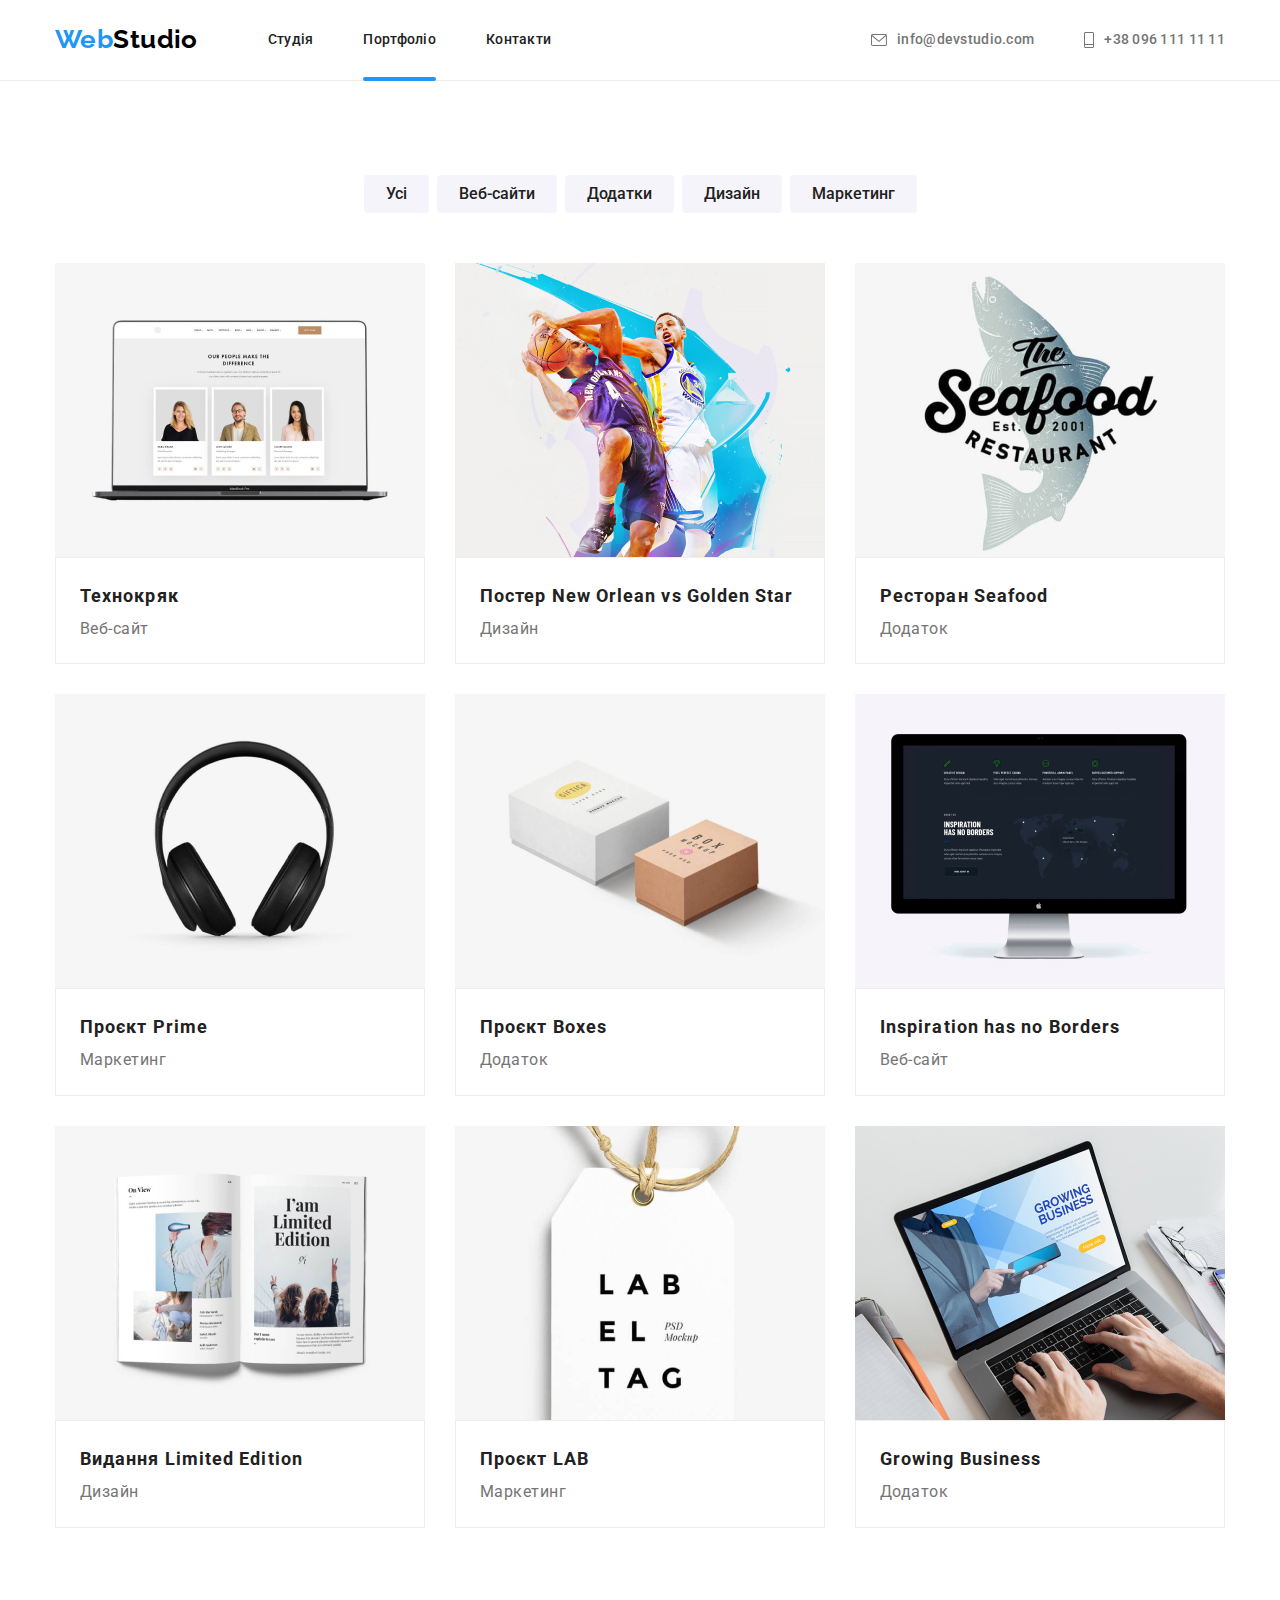
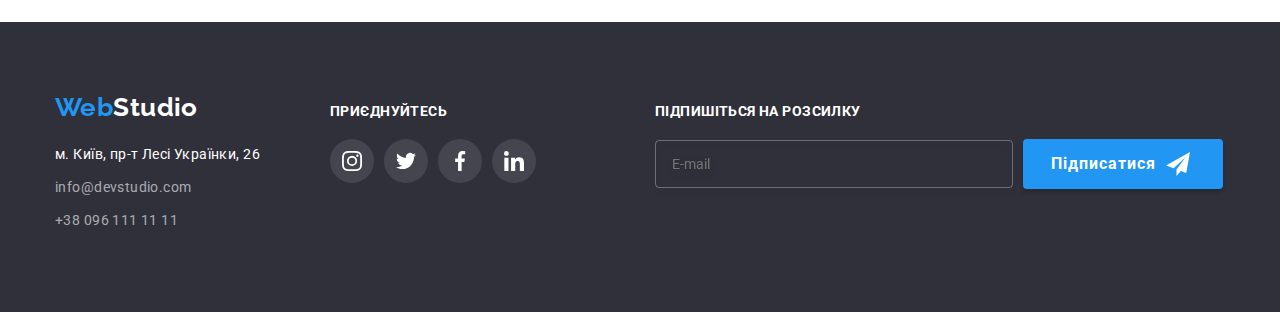
==== commit fab38591: "правки" ====
--- a/portfolio.html
+++ b/portfolio.html
@@ -8,7 +8,7 @@
      <!-- <link rel="stylesheet" href="./css/modern-nolmalize.css">
     <link rel="stylesheet" href="./css/styles.css"> -->
 <link href="https://fonts.googleapis.com/css2?family=Raleway:wght@700&family=Roboto:wght@400;500;700;900&display=swap" rel="stylesheet">
-<link rel="stylesheet" href="./css/main.css" />
+<link rel="stylesheet" href="./css/main.min.css"/>
 </head>
 
 <body>
--- a/css/modern-nolmalize.css
+++ b/css/modern-nolmalize.css
@@ -0,0 +1,306 @@
+/*! modern-normalize v1.1.0 | MIT License | https://github.com/sindresorhus/modern-normalize */
+
+/*
+Document
+========
+*/
+
+/**
+Use a better box model (opinionated).
+*/
+
+*,
+::before,
+::after {
+    box-sizing: border-box;
+}
+
+/**
+1. Correct the line height in all browsers.
+2. Prevent adjustments of font size after orientation changes in iOS.
+3. Use a more readable tab size (opinionated).
+*/
+
+html {
+    line-height: 1.15;
+    /* 1 */
+    -webkit-text-size-adjust: 100%;
+    /* 2 */
+    -moz-tab-size: 4;
+    /* 3 */
+    tab-size: 4;
+    /* 3 */
+}
+
+/*
+Sections
+========
+*/
+
+/**
+1. Remove the margin in all browsers.
+2. Improve consistency of default fonts in all browsers. (https://github.com/sindresorhus/modern-normalize/issues/3)
+*/
+
+body {
+    margin: 0;
+    /* 1 */
+    font-family:
+        system-ui,
+        -apple-system,
+        /* Firefox supports this but not yet `system-ui` */
+        'Segoe UI',
+        Roboto,
+        Helvetica,
+        Arial,
+        sans-serif,
+        'Apple Color Emoji',
+        'Segoe UI Emoji';
+    /* 2 */
+}
+
+/*
+Grouping content
+================
+*/
+
+/**
+1. Add the correct height in Firefox.
+2. Correct the inheritance of border color in Firefox. (https://bugzilla.mozilla.org/show_bug.cgi?id=190655)
+*/
+
+hr {
+    height: 0;
+    /* 1 */
+    color: inherit;
+    /* 2 */
+}
+
+/*
+Text-level semantics
+====================
+*/
+
+/**
+Add the correct text decoration in Chrome, Edge, and Safari.
+*/
+
+abbr[title] {
+    text-decoration: underline dotted;
+}
+
+/**
+Add the correct font weight in Edge and Safari.
+*/
+
+b,
+strong {
+    font-weight: bolder;
+}
+
+/**
+1. Improve consistency of default fonts in all browsers. (https://github.com/sindresorhus/modern-normalize/issues/3)
+2. Correct the odd 'em' font sizing in all browsers.
+*/
+
+code,
+kbd,
+samp,
+pre {
+    font-family:
+        ui-monospace,
+        SFMono-Regular,
+        Consolas,
+        'Liberation Mono',
+        Menlo,
+        monospace;
+    /* 1 */
+    font-size: 1em;
+    /* 2 */
+}
+
+/**
+Add the correct font size in all browsers.
+*/
+
+small {
+    font-size: 80%;
+}
+
+/**
+Prevent 'sub' and 'sup' elements from affecting the line height in all browsers.
+*/
+
+sub,
+sup {
+    font-size: 75%;
+    line-height: 0;
+    position: relative;
+    vertical-align: baseline;
+}
+
+sub {
+    bottom: -0.25em;
+}
+
+sup {
+    top: -0.5em;
+}
+
+/*
+Tabular data
+============
+*/
+
+/**
+1. Remove text indentation from table contents in Chrome and Safari. (https://bugs.chromium.org/p/chromium/issues/detail?id=999088, https://bugs.webkit.org/show_bug.cgi?id=201297)
+2. Correct table border color inheritance in Chrome and Safari. (https://bugs.chromium.org/p/chromium/issues/detail?id=935729, https://bugs.webkit.org/show_bug.cgi?id=195016)
+*/
+
+table {
+    text-indent: 0;
+    /* 1 */
+    border-color: inherit;
+    /* 2 */
+}
+
+/*
+Forms
+=====
+*/
+
+/**
+1. Change the font styles in all browsers.
+2. Remove the margin in Firefox and Safari.
+*/
+
+button,
+input,
+optgroup,
+select,
+textarea {
+    font-family: inherit;
+    /* 1 */
+    font-size: 100%;
+    /* 1 */
+    line-height: 1.15;
+    /* 1 */
+    margin: 0;
+    /* 2 */
+}
+
+/**
+Remove the inheritance of text transform in Edge and Firefox.
+*/
+
+button,
+select {
+    text-transform: none;
+}
+
+/**
+Correct the inability to style clickable types in iOS and Safari.
+*/
+
+button,
+[type='button'],
+[type='reset'],
+[type='submit'] {
+    -webkit-appearance: button;
+}
+
+/**
+Remove the inner border and padding in Firefox.
+*/
+
+::-moz-focus-inner {
+    border-style: none;
+    padding: 0;
+}
+
+/**
+Restore the focus styles unset by the previous rule.
+*/
+
+:-moz-focusring {
+    outline: 1px dotted ButtonText;
+}
+
+/**
+Remove the additional ':invalid' styles in Firefox.
+See: https://github.com/mozilla/gecko-dev/blob/2f9eacd9d3d995c937b4251a5557d95d494c9be1/layout/style/res/forms.css#L728-L737
+*/
+
+:-moz-ui-invalid {
+    box-shadow: none;
+}
+
+/**
+Remove the padding so developers are not caught out when they zero out 'fieldset' elements in all browsers.
+*/
+
+legend {
+    padding: 0;
+}
+
+/**
+Add the correct vertical alignment in Chrome and Firefox.
+*/
+
+progress {
+    vertical-align: baseline;
+}
+
+/**
+Correct the cursor style of increment and decrement buttons in Safari.
+*/
+
+::-webkit-inner-spin-button,
+::-webkit-outer-spin-button {
+    height: auto;
+}
+
+/**
+1. Correct the odd appearance in Chrome and Safari.
+2. Correct the outline style in Safari.
+*/
+
+[type='search'] {
+    -webkit-appearance: textfield;
+    /* 1 */
+    outline-offset: -2px;
+    /* 2 */
+}
+
+/**
+Remove the inner padding in Chrome and Safari on macOS.
+*/
+
+::-webkit-search-decoration {
+    -webkit-appearance: none;
+}
+
+/**
+1. Correct the inability to style clickable types in iOS and Safari.
+2. Change font properties to 'inherit' in Safari.
+*/
+
+::-webkit-file-upload-button {
+    -webkit-appearance: button;
+    /* 1 */
+    font: inherit;
+    /* 2 */
+}
+
+/*
+Interactive
+===========
+*/
+
+/*
+Add the correct display in Chrome and Safari.
+*/
+
+summary {
+    display: list-item;
+}--- a/css/main.min.css
+++ b/css/main.min.css
@@ -0,0 +1 @@
+/*! modern-normalize v1.1.0 | MIT License | https://github.com/sindresorhus/modern-normalize */*,::before,::after{-webkit-box-sizing:border-box;box-sizing:border-box}html{line-height:1.15;-webkit-text-size-adjust:100%;-moz-tab-size:4;-o-tab-size:4;tab-size:4}body{margin:0;font-family:system-ui,-apple-system,"Segoe UI",Roboto,Helvetica,Arial,sans-serif,"Apple Color Emoji","Segoe UI Emoji"}hr{height:0;color:inherit}abbr[title]{-webkit-text-decoration:underline dotted;text-decoration:underline dotted}b,strong{font-weight:bolder}code,kbd,samp,pre{font-family:ui-monospace,SFMono-Regular,Consolas,"Liberation Mono",Menlo,monospace;font-size:1em}small{font-size:80%}sub,sup{font-size:75%;line-height:0;position:relative;vertical-align:baseline}sub{bottom:-0.25em}sup{top:-0.5em}table{text-indent:0;border-color:inherit}button,input,optgroup,select,textarea{font-family:inherit;font-size:100%;line-height:1.15;margin:0}button,select{text-transform:none}button,[type=button],[type=reset],[type=submit]{-webkit-appearance:button}::-moz-focus-inner{border-style:none;padding:0}:-moz-focusring{outline:1px dotted ButtonText}:-moz-ui-invalid{box-shadow:none}legend{padding:0}progress{vertical-align:baseline}::-webkit-inner-spin-button,::-webkit-outer-spin-button{height:auto}[type=search]{-webkit-appearance:textfield;outline-offset:-2px}::-webkit-search-decoration{-webkit-appearance:none}::-webkit-file-upload-button{-webkit-appearance:button;font:inherit}summary{display:list-item}h1,h2,h3,h4,h5,h6,ul,p{margin:0;padding:0}.visually-hidden{position:absolute;width:1px;height:1px;margin:-1px;border:0;padding:0;white-space:nowrap;-webkit-clip-path:inset(100%);clip-path:inset(100%);clip:rect(0 0 0 0);overflow:hidden}.section{padding:94px 0}.section__title{color:#212121;font-weight:700;font-size:36px;line-height:1.17;text-align:center}img{display:block;height:auto;max-width:100%}li{list-style-type:none}body{background-color:#fff;color:#757575;font-family:Roboto,sans-serif;letter-spacing:.03em;font-size:14px;line-height:1.7}.container{width:1200px;padding:0 15px;margin:0 auto}.page-header{padding:32px,0;border-bottom:1px solid #ececec}.header-block{display:-webkit-box;display:-ms-flexbox;display:flex;-webkit-box-align:center;-ms-flex-align:center;align-items:center}.header-logo{display:-webkit-box;display:-ms-flexbox;display:flex}.header-logo__logo{margin-right:92px}.header-logo__logo{color:#000;font-family:Raleway,sans-serif;font-weight:700;font-size:26px;line-height:1.2;text-decoration:none;margin:auto}.header-logo__colorlogo{color:#2196f3}.section{padding:94px 0}.section__title{color:#212121;font-weight:700;font-size:36px;line-height:1.17;text-align:center}.site-nav{display:-webkit-box;display:-ms-flexbox;display:flex;-webkit-box-align:center;-ms-flex-align:center;align-items:center}.site-nav__list{display:-webkit-box;display:-ms-flexbox;display:flex;margin-left:70px}.site-nav__link{color:#212121;font-weight:500;font-size:14px;line-height:1.14;letter-spacing:.02em;text-decoration:none;display:inline-block;padding:32px 0;-webkit-transition:color 250ms cubic-bezier(0.4, 0, 0.2, 1);transition:color 250ms cubic-bezier(0.4, 0, 0.2, 1)}.site-nav__link:hover,.site-nav__link:focus{color:#2196f3}.site-nav__iter .site-nav__link--current{color:#2196f3}.site-nav__iter{display:block}.site-nav__iter+.site-nav__iter{margin-left:50px}.site-nav__iter .site-nav__link{display:block;text-decoration:none;color:#212121;position:relative;-webkit-transition:color 250ms cubic-bezier(0.4, 0, 0.2, 1);transition:color 250ms cubic-bezier(0.4, 0, 0.2, 1)}.site-nav__iter .site-nav__link::after,.site-nav__iter .site-nav__link--current::after{content:"";position:absolute;display:block;left:0;bottom:-1px;height:4px;border-radius:2px;background-color:#2196f3;-webkit-transition:width 250ms cubic-bezier(0.4, 0, 0.2, 1);transition:width 250ms cubic-bezier(0.4, 0, 0.2, 1);width:0}.site-nav__iter .site-nav__link::after{width:0}.site-nav__iter .site-nav__link:hover::after,.site-nav__iter .site-nav__link:focus::after,.site-nav__iter .site-nav__link--current::after{width:100%}.auth-nav__iter{display:block}.auth-nav__tel{color:#757575;font-weight:500;letter-spacing:.02em;font-size:14px;line-height:1.14;text-decoration:none;-webkit-transition:color 250ms cubic-bezier(0.4, 0, 0.2, 1);transition:color 250ms cubic-bezier(0.4, 0, 0.2, 1)}.auth-nav__tel:hover,.auth-nav__tel:focus{color:#2196f3}.auth-nav__mail{color:#757575;font-weight:500;letter-spacing:.02em;font-size:14px;line-height:1.14;text-decoration:none;-webkit-transition:color 250ms cubic-bezier(0.4, 0, 0.2, 1);transition:color 250ms cubic-bezier(0.4, 0, 0.2, 1)}.auth-nav__mail:hover,.auth-nav__mail:focus{color:#2196f3}.auth-nav__list{display:-webkit-box;display:-ms-flexbox;display:flex;margin-left:auto}.auth-nav__iter+.auth-nav__iter{margin-left:50px}.auth-nav__mail,.auth-nav__tel{color:#757575;font-weight:500;letter-spacing:.02em;text-decoration:none;display:-webkit-box;display:-ms-flexbox;display:flex;-webkit-box-align:center;-ms-flex-align:center;align-items:center}.auth-nav__icon{margin-right:10px;fill:currentColor}.auth-nav__phone{margin-right:10px;fill:currentColor}.hero{background-color:#2f303a;background:-webkit-gradient(linear, left top, left bottom, from(rgba(47, 48, 58, 0.4)), to(rgba(47, 48, 58, 0.4))),url(../images/iconimag/backgroundhero.jpg);background:linear-gradient(rgba(47, 48, 58, 0.4), rgba(47, 48, 58, 0.4)),url(../images/iconimag/backgroundhero.jpg);background-position:center center;background-repeat:no-repeat;background-size:cover;max-width:1600px;margin:0 auto}.hero__block{padding:200px}.hero__title{color:#fff;font-weight:900;font-size:44px;line-height:1.36;text-align:center;letter-spacing:.06em;text-transform:uppercase}.hero__wrapper{display:-webkit-box;display:-ms-flexbox;display:flex;-webkit-box-pack:center;-ms-flex-pack:center;justify-content:center}.hero__button{color:#fff;background-color:#2196f3;font-weight:700;font-size:16px;line-height:1.88;text-align:center;letter-spacing:.06em;-webkit-box-shadow:0px 4px 4px rgba(0,0,0,.15);box-shadow:0px 4px 4px rgba(0,0,0,.15);border-radius:4px;border:none;padding:10px 32px;margin-top:30px}.hero__button:hover,.hero__button:focus{background-color:#188ce8}.components{padding:94px 0}.components p{margin-top:0;margin-bottom:0}.components__title--centered,.feature__title--centered,.comands__title--centered{text-align:center}.components__title{color:#212121;font-weight:700;font-size:14px;line-height:1.14;margin-top:0;margin-bottom:0;display:none}.sectit-succes{display:-webkit-box;display:-ms-flexbox;display:flex;margin:0 auto;padding:0 15px}.sectit-succes__title{color:#212121;font-weight:700;font-size:14px;line-height:1.14;margin-top:0;margin-bottom:10px}.sectit-succes__tito{margin-right:30px}.sectit-succes__tito:last-child{margin-right:0}.sectit-succes__description{width:270px}.sectit-succes__tito::before{display:block;content:"";height:120px;background-repeat:no-repeat;background-position:center;background-color:#f5f4fa;color:#2196f3;margin-bottom:30px}.sectit-succes__tito:nth-child(1)::before{background-image:url("../images/iconimag/icon-uvagadodetel.svg")}.sectit-succes__tito:nth-child(2)::before{background-image:url("../images/iconimag/icon-punktyaln.svg")}.sectit-succes__tito:nth-child(3)::before{background-image:url("../images/iconimag/icon-planyvan.svg")}.sectit-succes__tito:nth-child(4)::before{background-image:url("../images/iconimag/icon-sychasni.svg")}.our-team{background-color:#f5f4fa}.comands__title{color:#212121;font-weight:700;font-size:36px;line-height:1.17;margin-bottom:50px}.comands .container{padding:94px 0}.comands .team-card__title{color:#212121;font-weight:500;font-size:16px;line-height:1.187;text-align:center}.team-card p{font-size:16px;line-height:1.19;text-align:center}.team-list{display:-webkit-box;display:-ms-flexbox;display:flex;-webkit-column-gap:30px;-moz-column-gap:30px;column-gap:30px;-webkit-box-pack:center;-ms-flex-pack:center;justify-content:center}.team-card{background:#fff;-webkit-box-shadow:0px 1px 3px rgba(0,0,0,.12),0px 1px 1px rgba(0,0,0,.14),0px 2px 1px rgba(0,0,0,.2);box-shadow:0px 1px 3px rgba(0,0,0,.12),0px 1px 1px rgba(0,0,0,.14),0px 2px 1px rgba(0,0,0,.2);border-radius:0px 0px 4px 4px}.team-card__title{margin-bottom:10px}.team-card__content{padding:30px 0}.team-card__content .team-card__title{margin-bottom:10px}.team-card__content .team-card__text{margin-bottom:16px}.social{display:-webkit-box;display:-ms-flexbox;display:flex;width:206px;height:44px;-webkit-column-gap:10px;-moz-column-gap:10px;column-gap:10px;margin:auto}.social__link{display:-webkit-box;display:-ms-flexbox;display:flex;-webkit-box-pack:center;-ms-flex-pack:center;justify-content:center;-webkit-box-align:center;-ms-flex-align:center;align-items:center;width:44px;height:44px;border-radius:50%;text-decoration:none;background-color:#fff;fill:#afb1b8;-webkit-transition:fill 250ms cubic-bezier(0.4, 0, 0.2, 1);transition:fill 250ms cubic-bezier(0.4, 0, 0.2, 1)}.social__link{-webkit-transition:background-color 250ms cubic-bezier(0.4, 0, 0.2, 1);transition:background-color 250ms cubic-bezier(0.4, 0, 0.2, 1)}.social__link:hover,.social__link:focus{fill:#fff;background-color:#2196f3}.social__icon:hover,.social__icon:focus{fill:#fff}.feature{padding-bottom:94px}.feature .feature__title--centered{color:#212121;font-weight:700;font-size:36px;line-height:1.17;margin-top:0;margin-bottom:50px}.work-list{margin:0;display:-webkit-inline-box;display:-ms-inline-flexbox;display:inline-flex;-webkit-column-gap:30px;-moz-column-gap:30px;column-gap:30px}.work-list__item:last-child{margin-right:0}.work-list__featimg{display:block}.work-list__item{position:relative;width:370px;overflow:hidden}.work-list__hidden{position:absolute;bottom:0;left:0;width:100%;padding:27px 10px;color:#fff;font-weight:700;text-align:center;line-height:1.1428;text-transform:uppercase;background-color:rgba(47,48,58,.8);opacity:1}.main{padding:94px 0 94px 0;background-color:#fff}.portfolio__hidden{display:none}.filter-list__button{color:#212121;background-color:#f5f4fa;cursor:pointer;font-weight:500;font-size:16px;line-height:1.6;padding:6px 22px;border:none;border-radius:4px;font-family:inherit;-webkit-transition:background-color 250ms cubic-bezier(0.4, 0, 0.2, 1),color 250ms cubic-bezier(0.4, 0, 0.2, 1),-webkit-box-shadow 250ms cubic-bezier(0.4, 0, 0.2, 1);transition:background-color 250ms cubic-bezier(0.4, 0, 0.2, 1),color 250ms cubic-bezier(0.4, 0, 0.2, 1),-webkit-box-shadow 250ms cubic-bezier(0.4, 0, 0.2, 1);transition:background-color 250ms cubic-bezier(0.4, 0, 0.2, 1),color 250ms cubic-bezier(0.4, 0, 0.2, 1),box-shadow 250ms cubic-bezier(0.4, 0, 0.2, 1);transition:background-color 250ms cubic-bezier(0.4, 0, 0.2, 1),color 250ms cubic-bezier(0.4, 0, 0.2, 1),box-shadow 250ms cubic-bezier(0.4, 0, 0.2, 1),-webkit-box-shadow 250ms cubic-bezier(0.4, 0, 0.2, 1)}.filter-list__button:hover,.filter-list__button:focus{color:#fff;-webkit-box-shadow:0px 3px 1px rgba(0,0,0,.1),0px 1px 2px rgba(0,0,0,.08),0px 2px 2px rgba(0,0,0,.12);box-shadow:0px 3px 1px rgba(0,0,0,.1),0px 1px 2px rgba(0,0,0,.08),0px 2px 2px rgba(0,0,0,.12);background-color:#2196f3;cursor:pointer}.filter-list{display:-webkit-box;display:-ms-flexbox;display:flex;-webkit-box-pack:center;-ms-flex-pack:center;justify-content:center;-webkit-column-gap:8px;-moz-column-gap:8px;column-gap:8px;margin-bottom:50px}.filter-list__item{-webkit-box-shadow:none;box-shadow:none}.portfolio-card{display:-webkit-box;display:-ms-flexbox;display:flex;-ms-flex-wrap:wrap;flex-wrap:wrap;-webkit-box-pack:center;-ms-flex-pack:center;justify-content:center;gap:30px}.portfolio-card__description{width:370px;padding:20px 24px}.portfolio-card__description{border:1px solid #eee}.portfolio-card__img{display:block}.portfolio-card__works{background:#fff}.portfolio-card__works:hover,.portfolio-card__works:focus{-webkit-box-shadow:0px 1px 1px rgba(0,0,0,.12),0px 4px 4px rgba(0,0,0,.06),1px 4px 6px rgba(0,0,0,.16);box-shadow:0px 1px 1px rgba(0,0,0,.12),0px 4px 4px rgba(0,0,0,.06),1px 4px 6px rgba(0,0,0,.16);-webkit-transition-duration:250ms;transition-duration:250ms;-webkit-transition-timing-function:cubic-bezier(0.4, 0, 0.2, 1);transition-timing-function:cubic-bezier(0.4, 0, 0.2, 1)}.potfolio-card__box{position:relative;overflow:hidden}.potfolio-card__text{display:inline-block;content:"";position:absolute;top:0;left:0;width:100%;padding:63px 24px;background-color:rgba(33,150,243,.9);overflow:auto;color:#fff;font-family:Roboto,sans-serif;font-size:18px;line-height:1.56;-webkit-transform:translateY(100%);transform:translateY(100%);-webkit-transition:-webkit-transform 250ms cubic-bezier(0.4, 0, 0.2, 1);transition:-webkit-transform 250ms cubic-bezier(0.4, 0, 0.2, 1);transition:transform 250ms cubic-bezier(0.4, 0, 0.2, 1);transition:transform 250ms cubic-bezier(0.4, 0, 0.2, 1), -webkit-transform 250ms cubic-bezier(0.4, 0, 0.2, 1)}.portfolio-card__works a:hover .potfolio-card__text{-webkit-transform:translateY(0);transform:translateY(0)}.portfolio-card__works a:focus .potfolio-card__text{-webkit-transform:translateY(0);transform:translateY(0)}.potfolio-card__examples{color:#212121;font-weight:700;font-size:18px;line-height:2;letter-spacing:.06em}.potfolio-card__hidden{color:#757575;font-size:16px;line-height:1.87;letter-spacing:.03em}.portfolio-card .potfolio-card__hidden:hover,.portfolio-card .potfolio-card__hidden:focus{color:#2196f3}.portfolio-card .portfolio-card__form{text-decoration:none}.customers{padding:94px 0}.customers__title{font-family:Roboto,sans-serif;text-align:center;color:#212121;font-weight:700;letter-spacing:.03em;font-size:36px;line-height:1.16;padding-bottom:50px}.clients{display:-webkit-box;display:-ms-flexbox;display:flex;-ms-flex-wrap:wrap;flex-wrap:wrap;-webkit-column-gap:30px;-moz-column-gap:30px;column-gap:30px}.clients__link{display:-webkit-box;display:-ms-flexbox;display:flex;list-style:none;fill:#afb1b8;width:170px;height:92px;-webkit-box-align:center;-ms-flex-align:center;align-items:center;-webkit-box-pack:center;-ms-flex-pack:center;justify-content:center;border:1px solid #afb1b8;border-radius:4px;display:flex;color:inherit;text-decoration:none}.clients__link .clients__icon{fill:#afb1b8;padding:7px;-webkit-transition:fill 250ms cubic-bezier(0.4, 0, 0.2, 1);transition:fill 250ms cubic-bezier(0.4, 0, 0.2, 1)}.clients__link:hover,.clients__link:focus{border-color:#2196f3}.clients__link:hover .clients__icon,.clients__link:focus .clients__icon{fill:#2196f3}.page-footer{background-color:#2f303a;padding:70px 0}.page-footer .line{border-bottom:1px solid #2f303a}.page-footer .footer-lifo__link,.page-footer .footer-lifo__tel,.page-footer .footer-lifo__adress{color:rgba(255,255,255,.6);font-size:14px;line-height:1.7;font-style:normal;text-decoration:none;-webkit-transition:color 250ms cubic-bezier(0.4, 0, 0.2, 1);transition:color 250ms cubic-bezier(0.4, 0, 0.2, 1)}.page-footer .footer-lifo__link:hover,.page-footer .footer-lifo__link:focus{color:#2196f3}.page-footer .footer-lifo__tel:hover,.page-footer .footer-lifo__tel:focus{color:#2196f3}.footer-block{display:-webkit-box;display:-ms-flexbox;display:flex;gap:70px;-webkit-box-align:baseline;-ms-flex-align:baseline;align-items:baseline}.footer-logo__logo{color:#000;font-family:Raleway,sans-serif;font-weight:700;font-size:26px;line-height:1.2;text-decoration:none;margin:auto}.footer-logo__colorblack{color:#fff}.footer-logo__colorlogo{color:#2196f3}.footer-lifo .footer-lifo__adress{color:#fff;font-style:normal;text-decoration:none;-webkit-transition:color 250ms cubic-bezier(0.4, 0, 0.2, 1);transition:color 250ms cubic-bezier(0.4, 0, 0.2, 1)}.footer-lifo .footer-lifo__adress:hover,.footer-lifo .footer-lifo__adress:focus{color:#2196f3}.footer-block .footer-logo__logo{display:block;margin-bottom:20px}.footer-lifo__contact{margin-bottom:9px}.footer-lifo__contact .footer-lifo__tel{margin-bottom:0px}.footer-second__title{font-family:Roboto,sans-serif;font-weight:700;line-height:1.1428;text-transform:uppercase;color:#fff;margin-bottom:20px}.footer-icon{list-style:none;display:-webkit-box;display:-ms-flexbox;display:flex;-ms-flex-wrap:wrap;flex-wrap:wrap;-webkit-column-gap:10px;-moz-column-gap:10px;column-gap:10px}.footer-icon__link .footer-icon__iter{fill:#fff}.footer-link{display:-webkit-box;display:-ms-flexbox;display:flex;background-color:rgba(255,255,255,.1);-webkit-transition:background-color 250ms cubic-bezier(0.4, 0, 0.2, 1);transition:background-color 250ms cubic-bezier(0.4, 0, 0.2, 1)}.footer-icon__link{display:-webkit-box;display:-ms-flexbox;display:flex;-webkit-box-pack:center;-ms-flex-pack:center;justify-content:center;-webkit-box-align:center;-ms-flex-align:center;align-items:center;width:44px;height:44px;border-radius:50%;text-decoration:none;background-color:#fff;fill:var(--icon-color);-webkit-transition:fill 250ms cubic-bezier(0.4, 0, 0.2, 1);transition:fill 250ms cubic-bezier(0.4, 0, 0.2, 1);-webkit-transition:background-color 250ms cubic-bezier(0.4, 0, 0.2, 1);transition:background-color 250ms cubic-bezier(0.4, 0, 0.2, 1)}.footer-icon__link{display:-webkit-box;display:-ms-flexbox;display:flex;background-color:rgba(255,255,255,.1);-webkit-transition:background-color 250ms cubic-bezier(0.4, 0, 0.2, 1);transition:background-color 250ms cubic-bezier(0.4, 0, 0.2, 1)}.footer-icon__link:hover,.footer-icon__link:focus{fill:#fff;background-color:#2196f3}.footer-icon__link:hover,.footer-icon__link:focus{background-color:#2196f3}.box__sending{margin-left:auto;max-width:570px;width:100%}.box__sending__title{font-family:Roboto,sans-serif;font-weight:700;font-size:14px;line-height:1.1428;text-transform:uppercase;color:#fff;margin-bottom:20px}.footer-form{display:-webkit-box;display:-ms-flexbox;display:flex;gap:10px;width:100%;-webkit-box-align:center;-ms-flex-align:center;align-items:center}.footer-form__email{display:block;width:100%;max-width:358px}.footer-form__email input{padding:15px 16px;background-color:rgba(0,0,0,0);border:1px solid rgba(255,255,255,.3);-webkit-filter:drop-shadow(0px 4px 4px rgba(0, 0, 0, 0.15));filter:drop-shadow(0px 4px 4px rgba(0, 0, 0, 0.15));border-radius:4px;outline:none;width:100%;color:#fff}.footer-form__email::-webkit-input-placeholder{font-family:Roboto,sans-serif;font-size:16px;line-height:1.25;color:rgba(255,255,255,.6)}.footer-form__email::-moz-placeholder{font-family:Roboto,sans-serif;font-size:16px;line-height:1.25;color:rgba(255,255,255,.6)}.footer-form__email:-ms-input-placeholder{font-family:Roboto,sans-serif;font-size:16px;line-height:1.25;color:rgba(255,255,255,.6)}.footer-form__email::-ms-input-placeholder{font-family:Roboto,sans-serif;font-size:16px;line-height:1.25;color:rgba(255,255,255,.6)}.footer-form__email::placeholder{font-family:Roboto,sans-serif;font-size:16px;line-height:1.25;color:rgba(255,255,255,.6)}.footer-button{display:-webkit-box;display:-ms-flexbox;display:flex;-webkit-box-align:center;-ms-flex-align:center;align-items:center;gap:10px;padding:10px 28px;min-width:200px;background-color:#2196f3;-webkit-box-shadow:0px 4px 4px rgba(0,0,0,.15);box-shadow:0px 4px 4px rgba(0,0,0,.15);border-radius:4px;border:none;color:#fff;font-family:Roboto,sans-serif;font-weight:700;font-size:16px;line-height:1.88;letter-spacing:.06em;cursor:pointer}.footer-button__send{fill:#fff}.backdrop{display:none;z-index:777;position:fixed;left:0;top:0;display:-webkit-box;display:-ms-flexbox;display:flex;-webkit-box-align:center;-ms-flex-align:center;align-items:center;-webkit-box-pack:center;-ms-flex-pack:center;justify-content:center;width:100%;height:100%;background-color:rgba(0,0,0,.2);opacity:1;-webkit-transition-property:opacity;transition-property:opacity;-webkit-transition-duration:250ms;transition-duration:250ms;-webkit-transition-timing-function:cubic-bezier(0.4, 0, 0.2, 1);transition-timing-function:cubic-bezier(0.4, 0, 0.2, 1)}.backdrop.is-hidden{opacity:0;pointer-events:none;-webkit-transition:250ms;transition:250ms}.backdrop__modal{max-width:528px;max-height:581px;background-color:#fff;-webkit-box-shadow:0px 1px 3px rgba(0,0,0,.12),0px 1px 1px rgba(0,0,0,.14),0px 2px 1px var(--backdrop-color);box-shadow:0px 1px 3px rgba(0,0,0,.12),0px 1px 1px rgba(0,0,0,.14),0px 2px 1px var(--backdrop-color);border-radius:4px;padding:40px;width:100%;height:100%;overflow:visible;position:relative;-webkit-transition-timing-function:250ms cubic-bezier(0.4, 0, 0.2, 1);transition-timing-function:250ms cubic-bezier(0.4, 0, 0.2, 1)}.close-modal{position:absolute;top:8px;right:8px;width:30px;height:30px;background:#fff;border:1px solid rgba(0,0,0,.1);border-radius:50%;-webkit-transition:border-color 2000ms cubic-bezier(0.4, 0, 0.2, 1);transition:border-color 2000ms cubic-bezier(0.4, 0, 0.2, 1)}.close-modal__icon{position:absolute;top:50%;left:50%;-webkit-transform:translate(-50%, -50%);transform:translate(-50%, -50%);-webkit-transition:fill 250ms cubic-bezier(0.4, 0, 0.2, 1);transition:fill 250ms cubic-bezier(0.4, 0, 0.2, 1);fill:#000}.close-modal:hover .close-modal__icon,.close-modal:focus .close-modal__icon{fill:#2196f3}.close-modal:hover,.close-modal:focus{border-color:#2196f3}.modal-form{width:100%}.group-row{width:100%}.group-row:not(:last-child){margin-bottom:10px}.group-row__title:not(:last-child){display:block;margin-bottom:4px}.group-row__title{font-family:Roboto,sans-serif;font-size:12px;line-height:1.1667;letter-spacing:.01em;color:#757575}.group-row .group-row__input{width:100%;border:1px solid rgba(33,33,33,.2);border-radius:4px;outline:none;min-height:40px;height:100%;padding:12px 15px 12px 42px;-webkit-transition:border-color 250ms cubic-bezier(0.4, 0, 0.2, 1);transition:border-color 250ms cubic-bezier(0.4, 0, 0.2, 1);cursor:pointer;margin:0 0}.group-row .group-row__input:focus,.group-row .group-row__input:hover{border-color:#2196f3}.group-row .group-row__input:focus+.group-row__icon,.group-row .group-row__input:hover+.group-row__icon{fill:#2196f3}.group-row__modal{position:relative;margin:0}.group-row__icon{position:absolute;top:50%;left:12px;-webkit-transform:translateY(-50%);transform:translateY(-50%);fill:#000;-webkit-transition:fill 250ms cubic-bezier(0.4, 0, 0.2, 1);transition:fill 250ms cubic-bezier(0.4, 0, 0.2, 1);margin:0}.close-modal__title{text-align:center;font-family:Roboto,sans-serif;font-weight:700;font-size:20px;line-height:1.15;letter-spacing:.03em;color:#212121;margin-bottom:12px}.group-textarea{display:block}.group-textarea__title{font-family:Roboto,sans-serif;font-size:12px;line-height:1.1667;letter-spacing:.01em;color:#757575}.group-textarea .group-textarea__textarea{width:100%;min-height:120px;height:100%;border:1px solid rgba(33,33,33,.2);border-radius:4px;padding:12px 16px;outline:none;cursor:pointer;resize:none;-webkit-transition:border-color 250ms cubic-bezier(0.4, 0, 0.2, 1);transition:border-color 250ms cubic-bezier(0.4, 0, 0.2, 1)}.group-textarea .group-textarea__textarea::-webkit-input-placeholder{font-family:Roboto,sans-serif;font-size:12px;line-height:1.66;letter-spacing:.01em;color:rgba(117,117,117,.5)}.group-textarea .group-textarea__textarea::-moz-placeholder{font-family:Roboto,sans-serif;font-size:12px;line-height:1.66;letter-spacing:.01em;color:rgba(117,117,117,.5)}.group-textarea .group-textarea__textarea:-ms-input-placeholder{font-family:Roboto,sans-serif;font-size:12px;line-height:1.66;letter-spacing:.01em;color:rgba(117,117,117,.5)}.group-textarea .group-textarea__textarea::-ms-input-placeholder{font-family:Roboto,sans-serif;font-size:12px;line-height:1.66;letter-spacing:.01em;color:rgba(117,117,117,.5)}.group-textarea .group-textarea__textarea::placeholder{font-family:Roboto,sans-serif;font-size:12px;line-height:1.66;letter-spacing:.01em;color:rgba(117,117,117,.5)}.group-textarea .group-textarea__textarea:focus,.group-textarea .group-textarea__textarea:hover{border-color:#2196f3}.group-checkbox{width:100%}.group-checkbox__label{font-family:Roboto,sans-serif;font-size:14px;line-height:1.71;color:#757575;cursor:pointer;display:-webkit-box;display:-ms-flexbox;display:flex;-webkit-box-pack:center;-ms-flex-pack:center;justify-content:center;width:100%;gap:7px;-webkit-box-align:center;-ms-flex-align:center;align-items:center}.group-checkbox__input{-webkit-appearence:none;-moz--appearence:none;-webkit-appearance:none;-moz-appearance:none;appearance:none;position:absolute}.group-checkbox__icon{display:-webkit-inline-box;display:-ms-inline-flexbox;display:inline-flex;width:16px;height:15px;border:2px solid #757575;border-radius:2px;-webkit-transition:background-image,border-color 250ms cubic-bezier(0.4, 0, 0.2, 1);transition:background-image,border-color 250ms cubic-bezier(0.4, 0, 0.2, 1)}.modal-checkbox__link{color:#2196f3;text-decoration:underline}.group-checkbox__input:checked+.group-checkbox__icon{background-color:#2196f3;background-image:url(../images/iconimag/check.svg);background-size:contain;border-color:#2196f3;background-origin:border-box;background-position:center}.group-button{display:-webkit-box;display:-ms-flexbox;display:flex;-webkit-box-align:center;-ms-flex-align:center;align-items:center;-webkit-box-pack:center;-ms-flex-pack:center;justify-content:center}.group-button__submit{font-family:Roboto,sans-serif;font-weight:700;font-size:16px;line-height:1.88;text-align:center;letter-spacing:.06em;color:#fff;padding:10px 52px;background-color:#2196f3;-webkit-box-shadow:0px 4px 4px rgba(0,0,0,.15);box-shadow:0px 4px 4px rgba(0,0,0,.15);border-radius:4px;margin-top:30px;border:none;cursor:pointer;-webkit-transition-property:background-color;transition-property:background-color;-webkit-transition-duration:250ms;transition-duration:250ms;-webkit-transition-timing-function:cubic-bezier(0.4, 0, 0.2, 1);transition-timing-function:cubic-bezier(0.4, 0, 0.2, 1)}/*# sourceMappingURL=main.min.css.map */